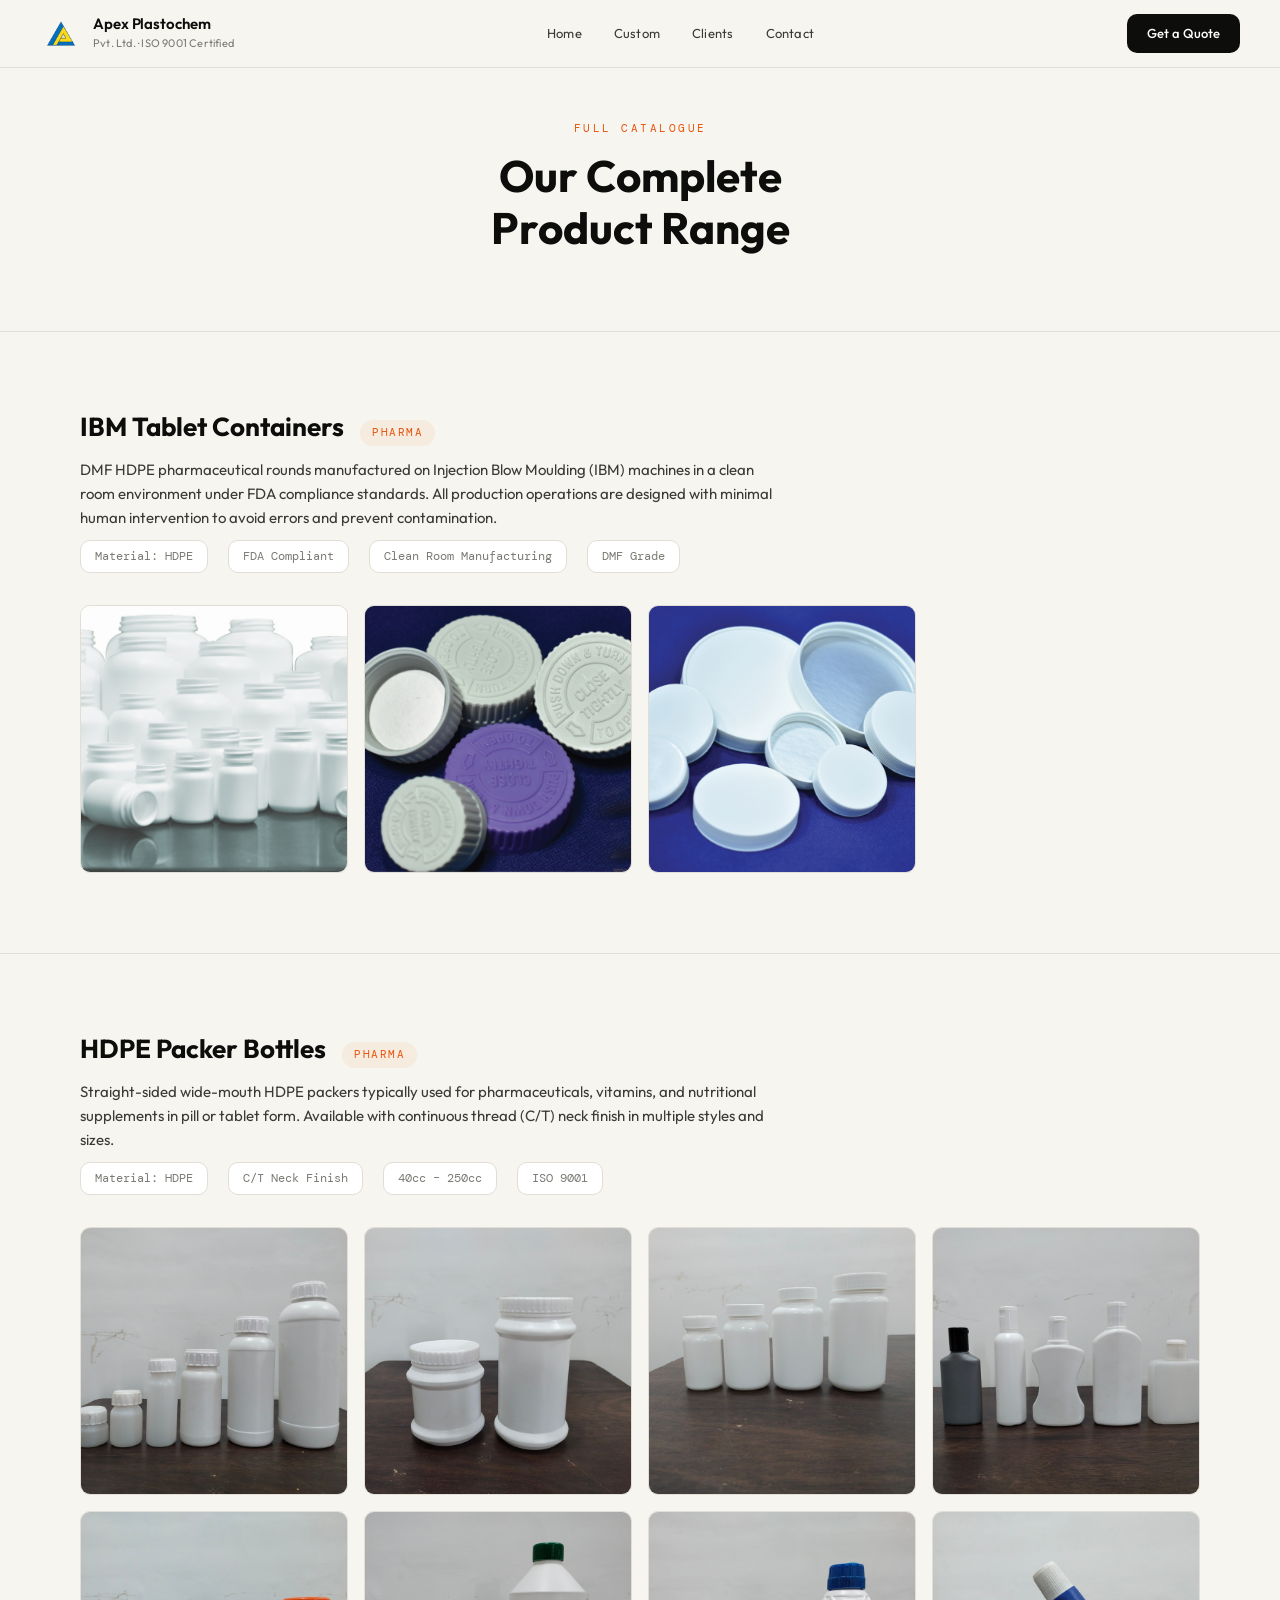
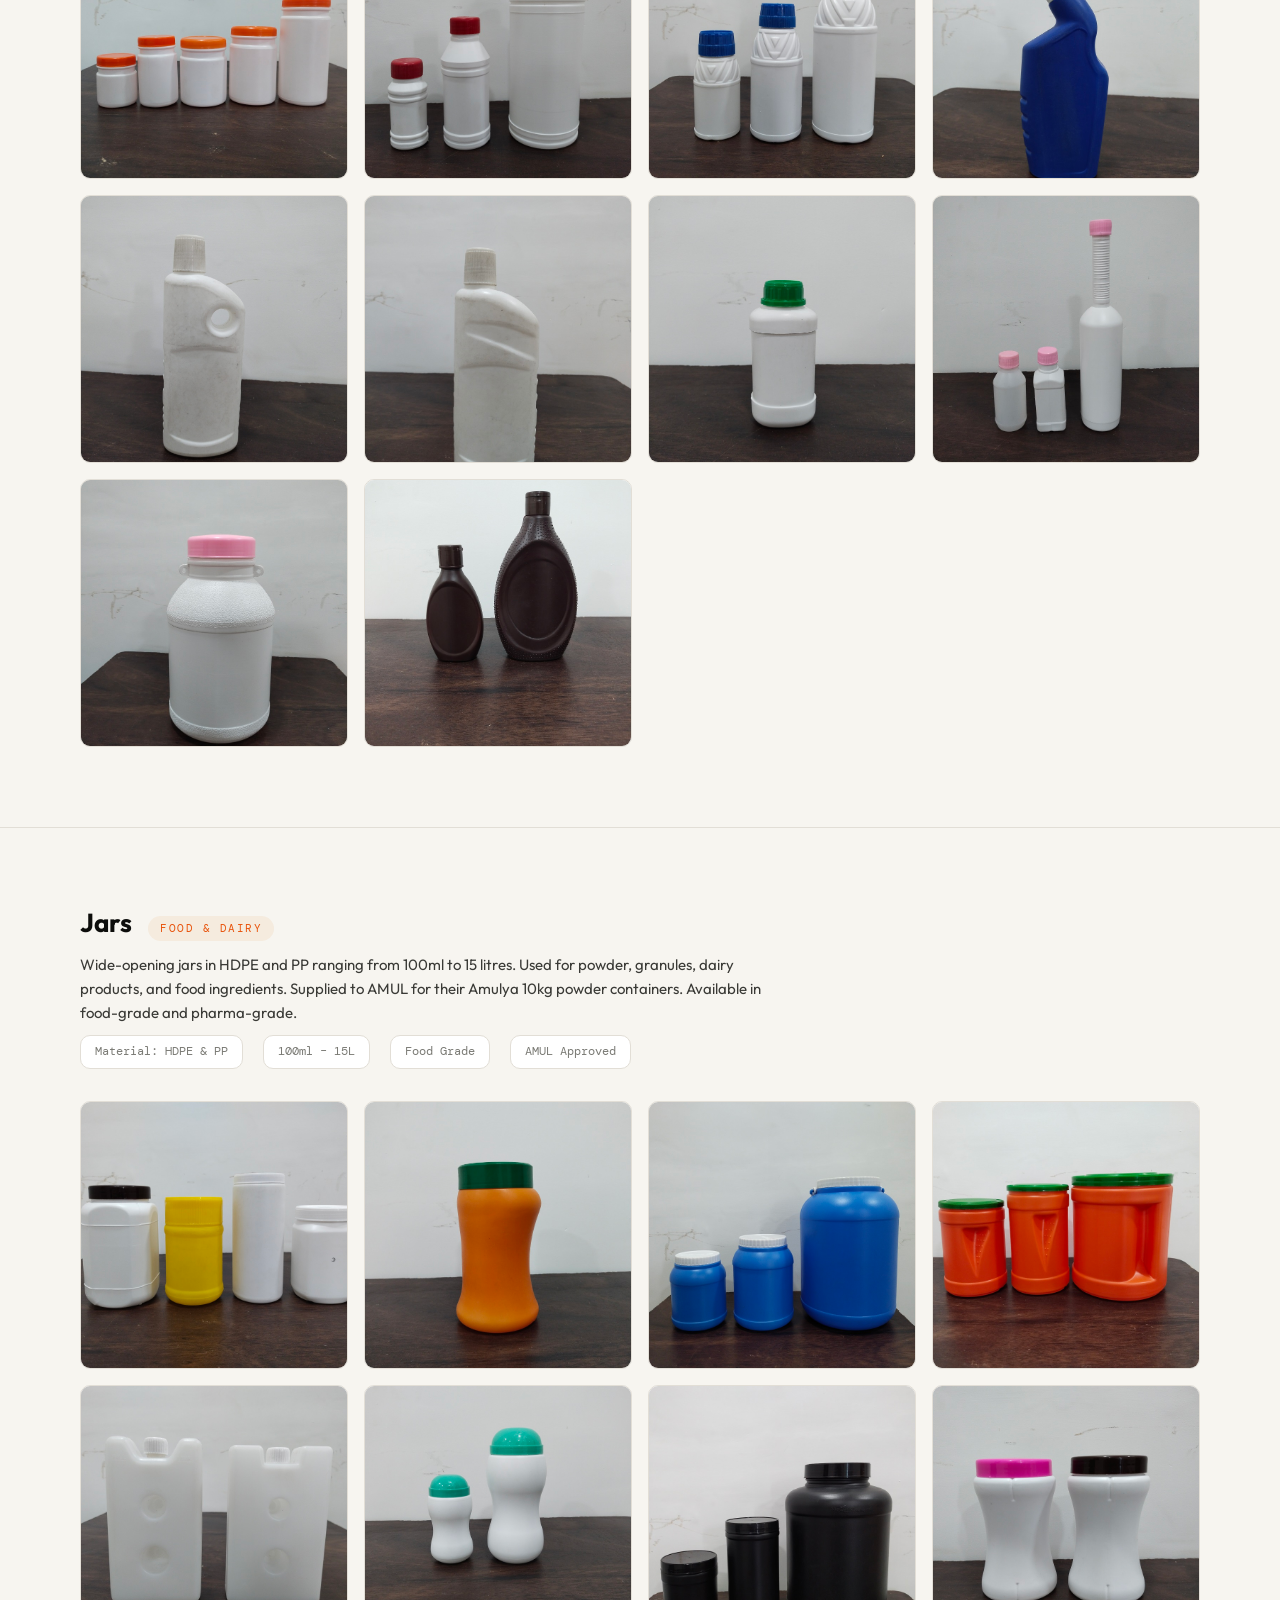
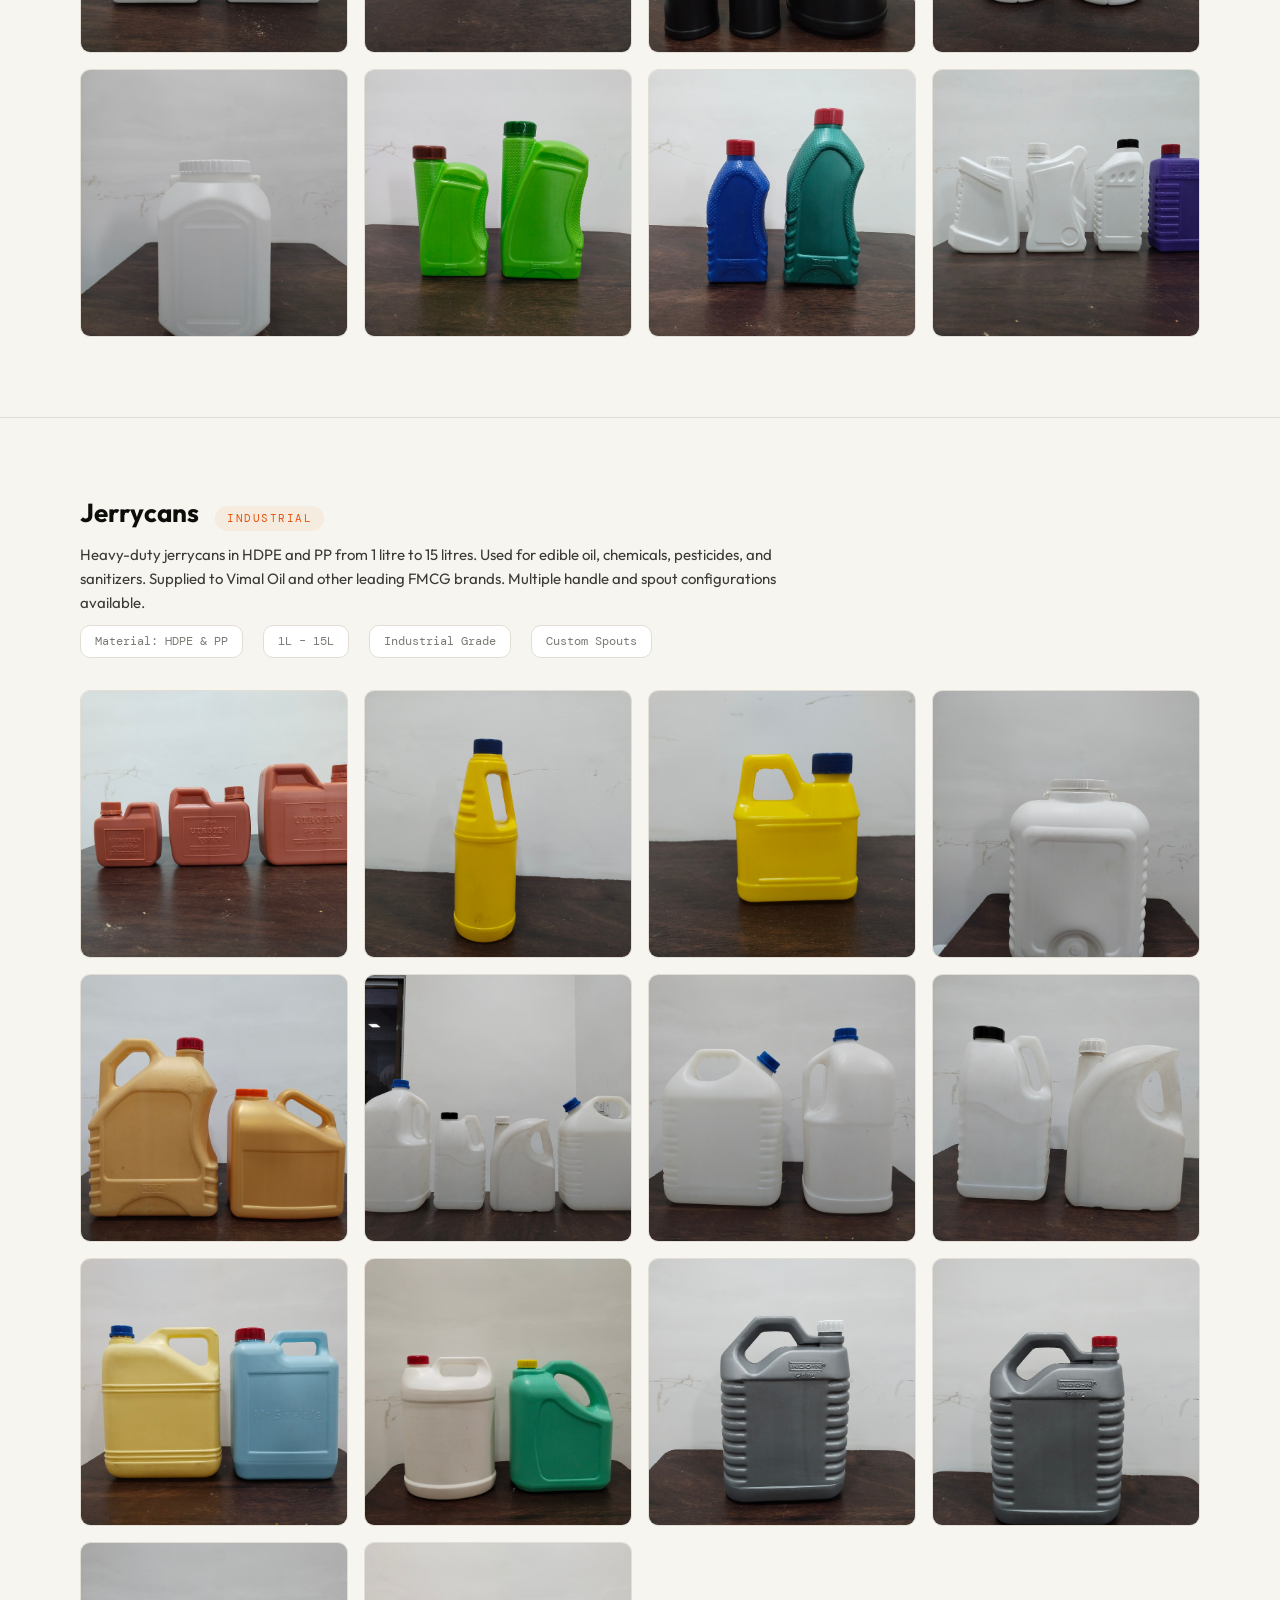
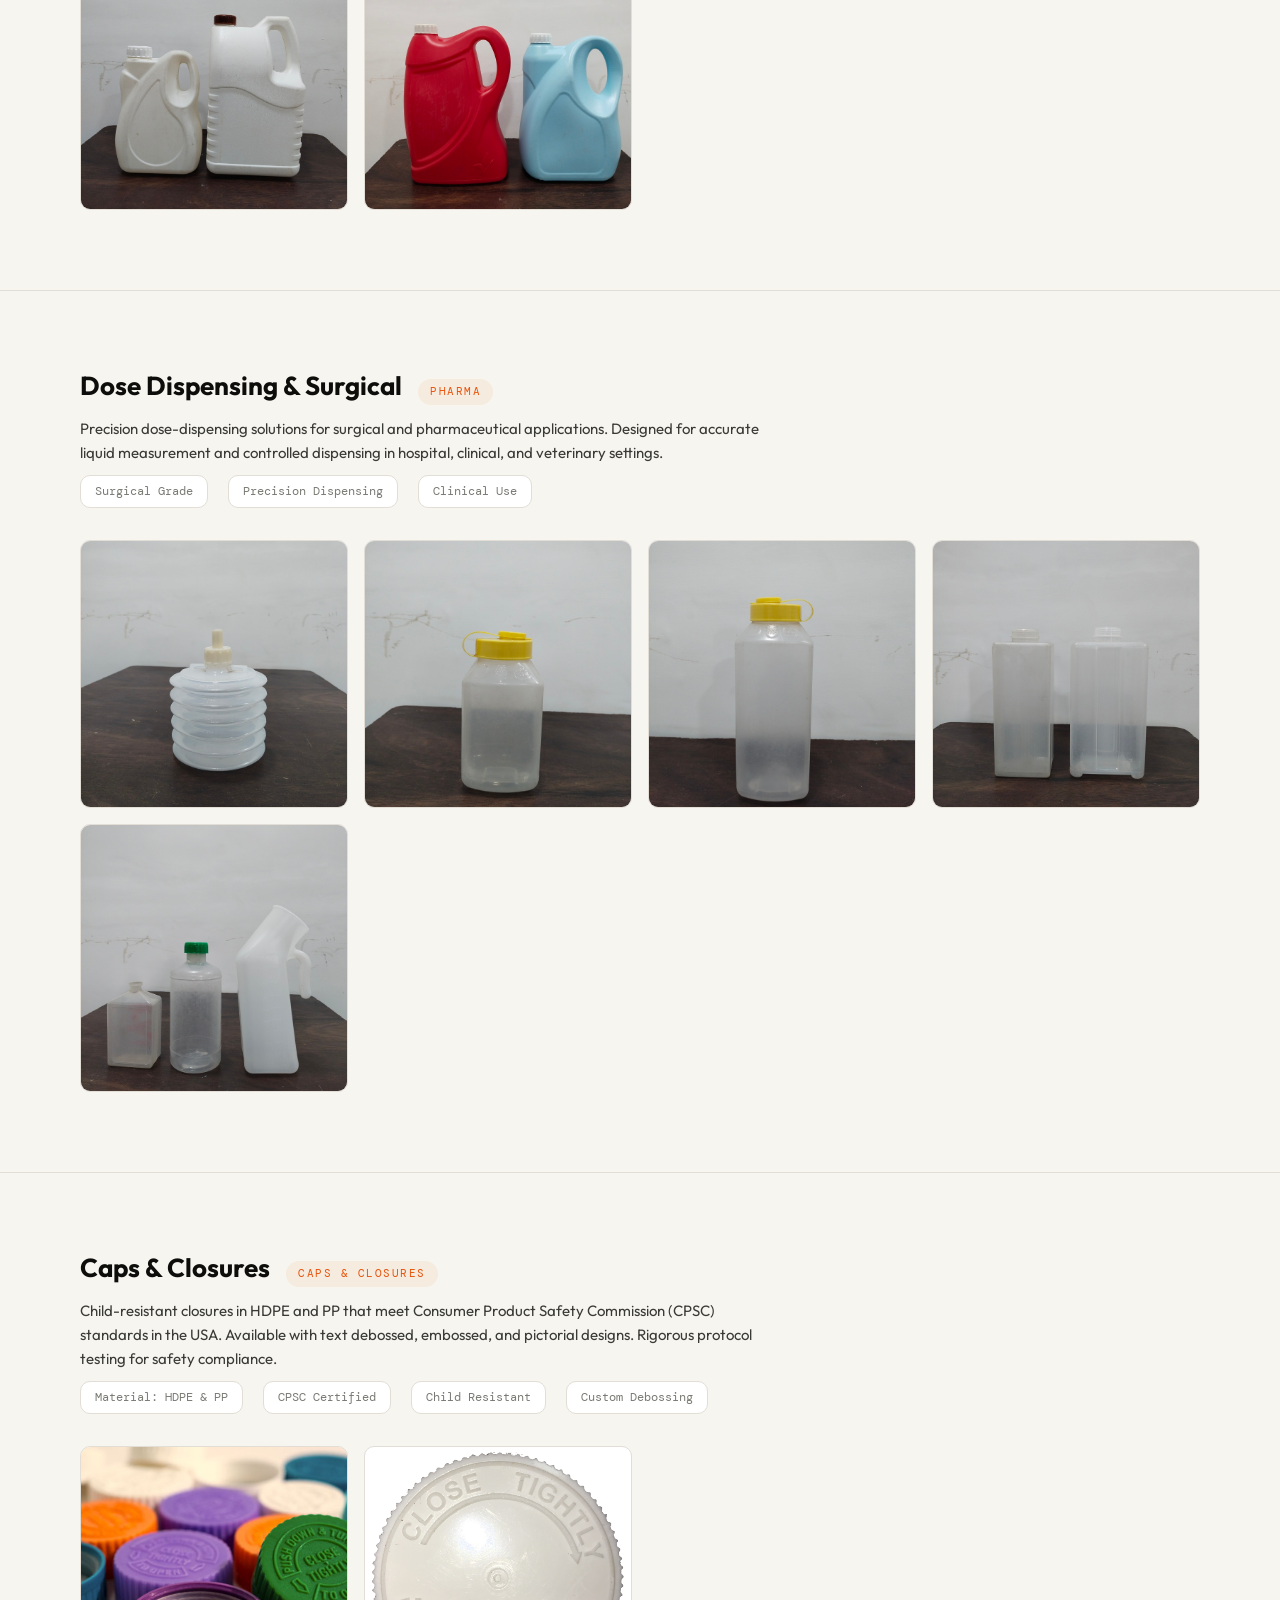
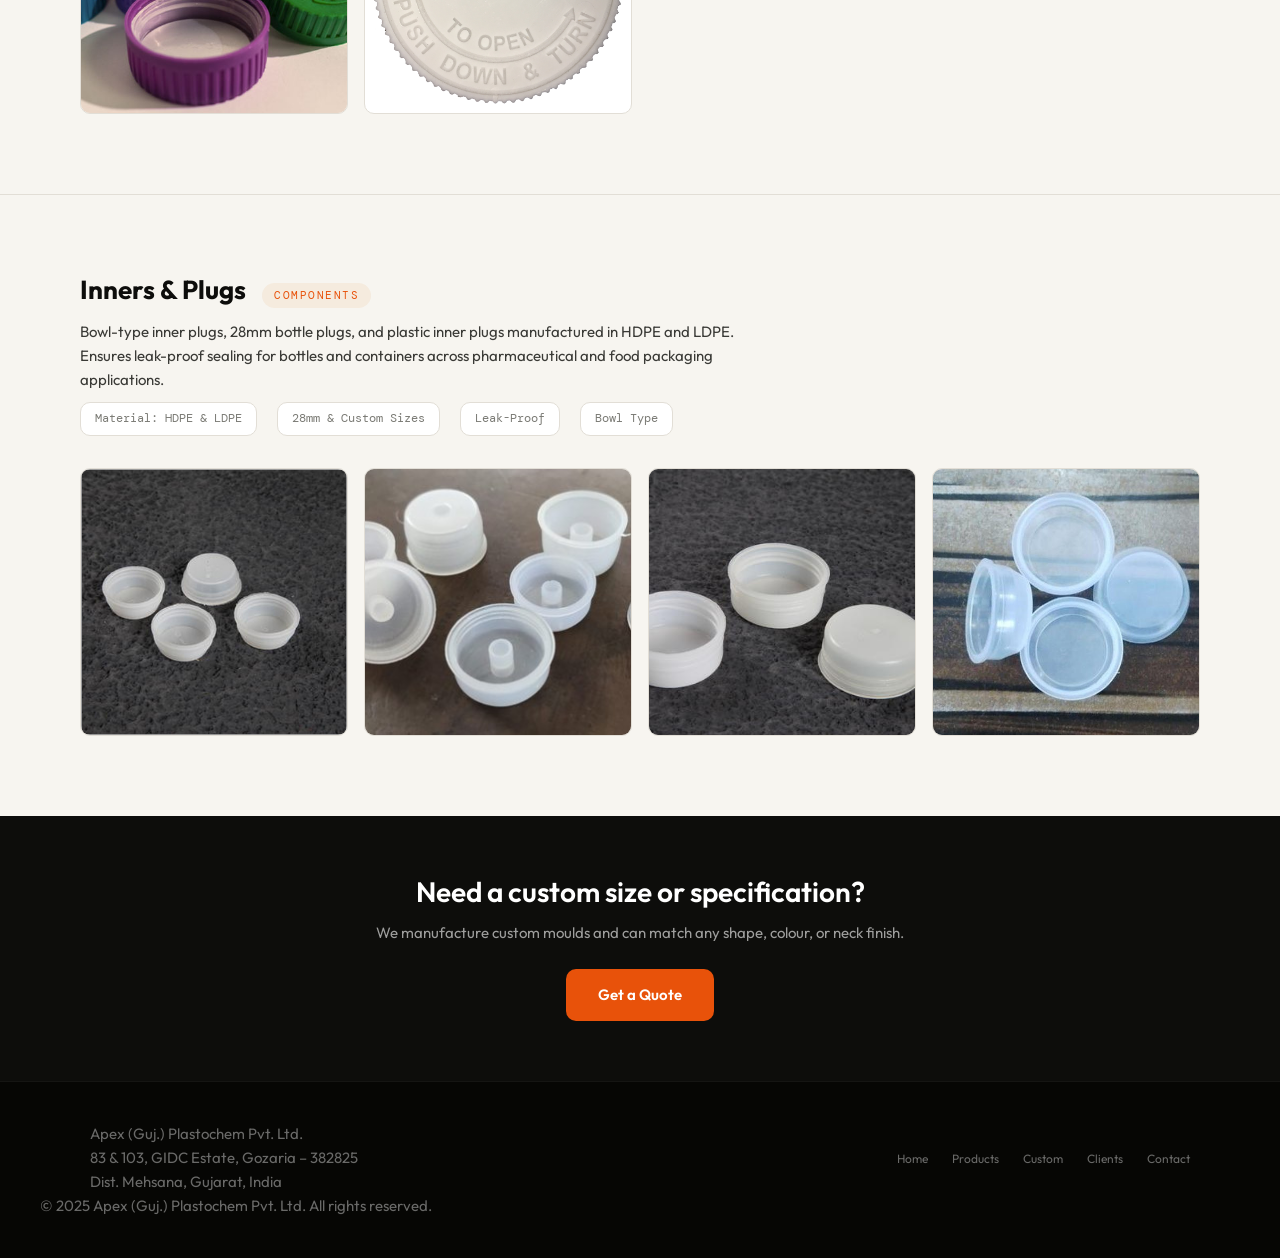
==== products/index.html @ db015215 "Add favicon and web manifest for browser tab icon Co-Authored-By: Claude Opus 4.6 <noreply@anthropic" ====
<!DOCTYPE html>
<html lang="en">
  <head>
    <meta charset="UTF-8" />
    <meta name="viewport" content="width=device-width, initial-scale=1.0" />
    <title>
      Products — Apex Plastochem | HDPE Bottles, Jars, Jerrycans, Caps
    </title>
    <meta
      name="description"
      content="Complete product catalogue — IBM tablet containers, HDPE packer bottles, jars (100ml–15L), jerrycans (1L–15L), dose dispensing, caps & closures, inners & plugs. ISO 9001 certified."
    />
    <!-- Favicon -->
    <link rel="icon" href="/favicon.ico" sizes="any" />
    <link rel="icon" href="/icon-192.png" type="image/png" />
    <link rel="apple-touch-icon" href="/apple-touch-icon.png" />
    <link rel="manifest" href="/site.webmanifest" />
    <meta name="theme-color" content="#2b6cb5" />

    <link rel="preconnect" href="https://fonts.googleapis.com" />
    <link
      href="https://fonts.googleapis.com/css2?family=Outfit:wght@400;500;600;700&family=DM+Mono:wght@400;500&display=swap"
      rel="stylesheet"
    />
    <link rel="stylesheet" href="../css/base.css" />
    <link rel="stylesheet" href="../css/nav.css" />
    <link rel="stylesheet" href="../css/footer.css" />
    <style>
      /* ── Products Page ─────────────────────────────────── */
      .page-hero {
        padding: 120px 40px 60px;
        text-align: center;
        background: var(--paper);
        border-bottom: 0.5px solid var(--border);
      }
      .page-hero .section-label {
        font-family: "DM Mono", monospace;
        font-size: 11px;
        text-transform: uppercase;
        letter-spacing: 2.5px;
        color: var(--accent);
        margin-bottom: 12px;
      }
      .page-hero h1 {
        font-family: "Outfit", sans-serif;
        font-size: clamp(28px, 4vw, 44px);
        font-weight: 700;
        color: var(--ink);
        line-height: 1.2;
        margin-bottom: 16px;
      }
      .page-hero p {
        font-size: 16px;
        color: var(--ink2);
        max-width: 600px;
        margin: 0 auto;
        line-height: 1.6;
      }

      .product-section {
        padding: 80px 40px;
        max-width: 1200px;
        margin: 0 auto;
      }
      .product-section:nth-child(even) {
        background: var(--paper);
      }
      .product-section-header {
        display: flex;
        align-items: baseline;
        gap: 16px;
        margin-bottom: 12px;
        flex-wrap: wrap;
      }
      .product-section h2 {
        font-family: "Outfit", sans-serif;
        font-size: 26px;
        font-weight: 700;
        color: var(--ink);
      }
      .product-section .cat-badge {
        font-family: "DM Mono", monospace;
        font-size: 11px;
        text-transform: uppercase;
        letter-spacing: 1.5px;
        color: var(--accent);
        background: rgba(218, 119, 13, 0.08);
        padding: 4px 12px;
        border-radius: 20px;
      }
      .product-section .section-desc {
        font-size: 15px;
        color: var(--ink2);
        line-height: 1.6;
        max-width: 700px;
        margin-bottom: 10px;
      }
      .product-section .spec-list {
        display: flex;
        gap: 20px;
        flex-wrap: wrap;
        margin-bottom: 32px;
      }
      .product-section .spec-item {
        font-family: "DM Mono", monospace;
        font-size: 12px;
        color: var(--ink3);
        background: var(--white);
        border: 0.5px solid var(--border);
        padding: 6px 14px;
        border-radius: var(--r);
      }

      .product-gallery {
        display: grid;
        grid-template-columns: repeat(auto-fill, minmax(220px, 1fr));
        gap: 16px;
      }
      .product-gallery img {
        width: 100%;
        aspect-ratio: 1;
        object-fit: cover;
        border-radius: var(--r);
        border: 0.5px solid var(--border);
        background: var(--white);
        transition: transform 0.3s, box-shadow 0.3s;
        cursor: pointer;
      }
      .product-gallery img:hover {
        transform: scale(1.03);
        box-shadow: 0 8px 30px rgba(0, 0, 0, 0.1);
      }

      /* Lightbox */
      .lightbox {
        display: none;
        position: fixed;
        inset: 0;
        z-index: 999;
        background: rgba(0, 0, 0, 0.85);
        align-items: center;
        justify-content: center;
        cursor: pointer;
      }
      .lightbox.active {
        display: flex;
      }
      .lightbox img {
        max-width: 90vw;
        max-height: 90vh;
        object-fit: contain;
        border-radius: 8px;
      }
      .lightbox-close {
        position: absolute;
        top: 20px;
        right: 30px;
        font-size: 36px;
        color: #fff;
        cursor: pointer;
        font-family: "Outfit", sans-serif;
        font-weight: 300;
      }

      .back-link {
        display: inline-flex;
        align-items: center;
        gap: 6px;
        font-size: 13px;
        color: var(--accent);
        text-decoration: none;
        margin-bottom: 20px;
        font-weight: 500;
      }
      .back-link:hover {
        text-decoration: underline;
      }

      /* Divider */
      .section-divider {
        border: none;
        border-top: 0.5px solid var(--border);
        margin: 0;
      }

      @media (max-width: 600px) {
        .product-section {
          padding: 48px 20px;
        }
        .product-gallery {
          grid-template-columns: repeat(2, 1fr);
          gap: 10px;
        }
        .page-hero {
          padding: 100px 20px 40px;
        }
      }
    </style>
  </head>
  <body>
    <!-- ── NAVIGATION ─────────────────────────────────────── -->
    <nav>
      <a href="/" class="nav-logo">
        <img
          src="../logos/logo-transparent.png"
          alt="Apex Plastochem"
          class="nav-logo-img"
        />
        <div>
          <span class="nav-logo-text">Apex Plastochem</span>
          <span class="nav-logo-sub">Pvt. Ltd. · ISO 9001 Certified</span>
        </div>
      </a>
      <div class="nav-links">
        <a href="/">Home</a>
        <a href="/#custom">Custom</a>
        <a href="/#clients">Clients</a>
        <a href="/#contact">Contact</a>
      </div>
      <a href="/#contact" class="nav-cta">Get a Quote</a>
    </nav>

    <!-- ── HERO ──────────────────────────────────────────── -->
    <div class="page-hero">
      <div class="section-label">Full Catalogue</div>
      <h1>Our Complete<br />Product Range</h1>
    </div>

    <!-- ── IBM TABLET CONTAINERS ─────────────────────────── -->
    <div class="product-section">
      <div class="product-section-header">
        <h2>IBM Tablet Containers</h2>
        <span class="cat-badge">Pharma</span>
      </div>
      <p class="section-desc">
        DMF HDPE pharmaceutical rounds manufactured on Injection Blow Moulding
        (IBM) machines in a clean room environment under FDA compliance
        standards. All production operations are designed with minimal human
        intervention to avoid errors and prevent contamination.
      </p>
      <div class="spec-list">
        <span class="spec-item">Material: HDPE</span>
        <span class="spec-item">FDA Compliant</span>
        <span class="spec-item">Clean Room Manufacturing</span>
        <span class="spec-item">DMF Grade</span>
      </div>
      <div class="product-gallery">
        <img
          src="../images/ibm/ibm-bottle.jpg"
          alt="IBM HDPE Tablet Container"
          loading="lazy"
        />
        <img
          src="../images/ibm/child-resistant.jpg"
          alt="Child Resistant Closure on IBM Container"
          loading="lazy"
        />
        <img
          src="../images/ibm/ct-closure.jpg"
          alt="CT Closure IBM Bottle"
          loading="lazy"
        />
      </div>
    </div>

    <hr class="section-divider" />

    <!-- ── HDPE PACKER BOTTLES ───────────────────────────── -->
    <div class="product-section">
      <div class="product-section-header">
        <h2>HDPE Packer Bottles</h2>
        <span class="cat-badge">Pharma</span>
      </div>
      <p class="section-desc">
        Straight-sided wide-mouth HDPE packers typically used for
        pharmaceuticals, vitamins, and nutritional supplements in pill or tablet
        form. Available with continuous thread (C/T) neck finish in multiple
        styles and sizes.
      </p>
      <div class="spec-list">
        <span class="spec-item">Material: HDPE</span>
        <span class="spec-item">C/T Neck Finish</span>
        <span class="spec-item">40cc – 250cc</span>
        <span class="spec-item">ISO 9001</span>
      </div>
      <div class="product-gallery">
        <img
          src="../images/bottles/bottle-1.jpg"
          alt="HDPE Packer Bottle"
          loading="lazy"
        />
        <img
          src="../images/bottles/bottle-2.jpg"
          alt="HDPE Packer Bottle"
          loading="lazy"
        />
        <img
          src="../images/bottles/bottle-3.jpg"
          alt="HDPE Packer Bottle"
          loading="lazy"
        />
        <img
          src="../images/bottles/bottle-4.jpg"
          alt="HDPE Packer Bottle"
          loading="lazy"
        />
        <img
          src="../images/bottles/bottle-5.jpg"
          alt="HDPE Packer Bottle"
          loading="lazy"
        />
        <img
          src="../images/bottles/bottle-6.jpg"
          alt="HDPE Packer Bottle"
          loading="lazy"
        />
        <img
          src="../images/bottles/bottle-7.jpg"
          alt="HDPE Packer Bottle"
          loading="lazy"
        />
        <img
          src="../images/bottles/bottle-8.jpg"
          alt="HDPE Packer Bottle"
          loading="lazy"
        />
        <img
          src="../images/bottles/bottle-9.jpg"
          alt="HDPE Packer Bottle"
          loading="lazy"
        />
        <img
          src="../images/bottles/bottle-10.jpg"
          alt="HDPE Packer Bottle"
          loading="lazy"
        />
        <img
          src="../images/bottles/bottle-11.jpg"
          alt="HDPE Packer Bottle"
          loading="lazy"
        />
        <img
          src="../images/bottles/bottle-12.jpg"
          alt="HDPE Packer Bottle"
          loading="lazy"
        />
        <img
          src="../images/bottles/bottle-13.jpg"
          alt="HDPE Packer Bottle"
          loading="lazy"
        />
        <img
          src="../images/bottles/bottle-14.jpg"
          alt="HDPE Packer Bottle"
          loading="lazy"
        />
      </div>
    </div>

    <hr class="section-divider" />

    <!-- ── JARS ──────────────────────────────────────────── -->
    <div class="product-section">
      <div class="product-section-header">
        <h2>Jars</h2>
        <span class="cat-badge">Food &amp; Dairy</span>
      </div>
      <p class="section-desc">
        Wide-opening jars in HDPE and PP ranging from 100ml to 15 litres. Used
        for powder, granules, dairy products, and food ingredients. Supplied to
        AMUL for their Amulya 10kg powder containers. Available in food-grade
        and pharma-grade.
      </p>
      <div class="spec-list">
        <span class="spec-item">Material: HDPE &amp; PP</span>
        <span class="spec-item">100ml – 15L</span>
        <span class="spec-item">Food Grade</span>
        <span class="spec-item">AMUL Approved</span>
      </div>
      <div class="product-gallery">
        <img src="../images/jars/jar-1.jpg" alt="HDPE Jar" loading="lazy" />
        <img src="../images/jars/jar-2.jpg" alt="HDPE Jar" loading="lazy" />
        <img src="../images/jars/jar-3.jpg" alt="PP Jar" loading="lazy" />
        <img src="../images/jars/jar-4.jpg" alt="HDPE Jar" loading="lazy" />
        <img src="../images/jars/jar-5.jpg" alt="HDPE Jar" loading="lazy" />
        <img src="../images/jars/jar-6.jpg" alt="PP Jar" loading="lazy" />
        <img src="../images/jars/jar-7.jpg" alt="HDPE Jar" loading="lazy" />
        <img src="../images/jars/jar-8.jpg" alt="HDPE Jar" loading="lazy" />
        <img src="../images/jars/jar-9.jpg" alt="PP Jar" loading="lazy" />
        <img src="../images/jars/jar-10.jpg" alt="HDPE Jar" loading="lazy" />
        <img src="../images/jars/jar-11.jpg" alt="HDPE Jar" loading="lazy" />
        <img src="../images/jars/jar-12.jpg" alt="PP Jar" loading="lazy" />
      </div>
    </div>

    <hr class="section-divider" />

    <!-- ── JERRYCANS ─────────────────────────────────────── -->
    <div class="product-section">
      <div class="product-section-header">
        <h2>Jerrycans</h2>
        <span class="cat-badge">Industrial</span>
      </div>
      <p class="section-desc">
        Heavy-duty jerrycans in HDPE and PP from 1 litre to 15 litres. Used for
        edible oil, chemicals, pesticides, and sanitizers. Supplied to Vimal Oil
        and other leading FMCG brands. Multiple handle and spout configurations
        available.
      </p>
      <div class="spec-list">
        <span class="spec-item">Material: HDPE &amp; PP</span>
        <span class="spec-item">1L – 15L</span>
        <span class="spec-item">Industrial Grade</span>
        <span class="spec-item">Custom Spouts</span>
      </div>
      <div class="product-gallery">
        <img
          src="../images/jerrycans/jerrycan-1.jpg"
          alt="HDPE Jerrycan"
          loading="lazy"
        />
        <img
          src="../images/jerrycans/jerrycan-2.jpg"
          alt="HDPE Jerrycan"
          loading="lazy"
        />
        <img
          src="../images/jerrycans/jerrycan-3.jpg"
          alt="HDPE Jerrycan"
          loading="lazy"
        />
        <img
          src="../images/jerrycans/jerrycan-4.jpg"
          alt="HDPE Jerrycan"
          loading="lazy"
        />
        <img
          src="../images/jerrycans/jerrycan-5.jpg"
          alt="HDPE Jerrycan"
          loading="lazy"
        />
        <img
          src="../images/jerrycans/jerrycan-6.jpg"
          alt="HDPE Jerrycan"
          loading="lazy"
        />
        <img
          src="../images/jerrycans/jerrycan-7.jpg"
          alt="PP Jerrycan"
          loading="lazy"
        />
        <img
          src="../images/jerrycans/jerrycan-8.jpg"
          alt="HDPE Jerrycan"
          loading="lazy"
        />
        <img
          src="../images/jerrycans/jerrycan-9.jpg"
          alt="HDPE Jerrycan"
          loading="lazy"
        />
        <img
          src="../images/jerrycans/jerrycan-10.jpg"
          alt="HDPE Jerrycan"
          loading="lazy"
        />
        <img
          src="../images/jerrycans/jerrycan-11.jpg"
          alt="HDPE Jerrycan"
          loading="lazy"
        />
        <img
          src="../images/jerrycans/jerrycan-12.jpg"
          alt="PP Jerrycan"
          loading="lazy"
        />
        <img
          src="../images/jerrycans/jerrycan-13.jpg"
          alt="HDPE Jerrycan"
          loading="lazy"
        />
        <img
          src="../images/jerrycans/jerrycan-14.jpg"
          alt="HDPE Jerrycan"
          loading="lazy"
        />
      </div>
    </div>

    <hr class="section-divider" />

    <!-- ── DOSE DISPENSING ───────────────────────────────── -->
    <div class="product-section">
      <div class="product-section-header">
        <h2>Dose Dispensing &amp; Surgical</h2>
        <span class="cat-badge">Pharma</span>
      </div>
      <p class="section-desc">
        Precision dose-dispensing solutions for surgical and pharmaceutical
        applications. Designed for accurate liquid measurement and controlled
        dispensing in hospital, clinical, and veterinary settings.
      </p>
      <div class="spec-list">
        <span class="spec-item">Surgical Grade</span>
        <span class="spec-item">Precision Dispensing</span>
        <span class="spec-item">Clinical Use</span>
      </div>
      <div class="product-gallery">
        <img
          src="../images/dose-dispensing/dose-1.jpg"
          alt="Dose Dispensing"
          loading="lazy"
        />
        <img
          src="../images/dose-dispensing/dose-2.jpg"
          alt="Dose Dispensing"
          loading="lazy"
        />
        <img
          src="../images/dose-dispensing/dose-3.jpg"
          alt="Dose Dispensing"
          loading="lazy"
        />
        <img
          src="../images/dose-dispensing/dose-4.jpg"
          alt="Dose Dispensing"
          loading="lazy"
        />
        <img
          src="../images/dose-dispensing/dose-5.jpg"
          alt="Dose Dispensing"
          loading="lazy"
        />
      </div>
    </div>

    <hr class="section-divider" />

    <!-- ── CAPS & CLOSURES ───────────────────────────────── -->
    <div class="product-section">
      <div class="product-section-header">
        <h2>Caps &amp; Closures</h2>
        <span class="cat-badge">Caps &amp; Closures</span>
      </div>
      <p class="section-desc">
        Child-resistant closures in HDPE and PP that meet Consumer Product
        Safety Commission (CPSC) standards in the USA. Available with text
        debossed, embossed, and pictorial designs. Rigorous protocol testing for
        safety compliance.
      </p>
      <div class="spec-list">
        <span class="spec-item">Material: HDPE &amp; PP</span>
        <span class="spec-item">CPSC Certified</span>
        <span class="spec-item">Child Resistant</span>
        <span class="spec-item">Custom Debossing</span>
      </div>
      <div class="product-gallery">
        <img
          src="../images/caps-closures/caps-1.jpg"
          alt="Child Resistant Closure"
          loading="lazy"
        />
        <img
          src="../images/caps-closures/caps-2.png"
          alt="Caps and Closures"
          loading="lazy"
        />
      </div>
    </div>

    <hr class="section-divider" />

    <!-- ── INNERS & PLUGS ────────────────────────────────── -->
    <div class="product-section">
      <div class="product-section-header">
        <h2>Inners &amp; Plugs</h2>
        <span class="cat-badge">Components</span>
      </div>
      <p class="section-desc">
        Bowl-type inner plugs, 28mm bottle plugs, and plastic inner plugs
        manufactured in HDPE and LDPE. Ensures leak-proof sealing for bottles
        and containers across pharmaceutical and food packaging applications.
      </p>
      <div class="spec-list">
        <span class="spec-item">Material: HDPE &amp; LDPE</span>
        <span class="spec-item">28mm &amp; Custom Sizes</span>
        <span class="spec-item">Leak-Proof</span>
        <span class="spec-item">Bowl Type</span>
      </div>
      <div class="product-gallery">
        <img
          src="../images/inners-plugs/plug-1.jpg"
          alt="Bowl Type Inner Plug"
          loading="lazy"
        />
        <img
          src="../images/inners-plugs/plug-2.jpg"
          alt="28mm Bottle Plug Inner"
          loading="lazy"
        />
        <img
          src="../images/inners-plugs/plug-3.jpg"
          alt="Plastic Inner Plug"
          loading="lazy"
        />
        <img
          src="../images/inners-plugs/plug-4.jpg"
          alt="Inner Plug"
          loading="lazy"
        />
      </div>
    </div>

    <!-- ── CTA ───────────────────────────────────────────── -->
    <div style="text-align: center; padding: 60px 40px; background: var(--ink)">
      <h2
        style="
          font-family: 'Outfit', sans-serif;
          font-size: 28px;
          color: #fff;
          margin-bottom: 12px;
        "
      >
        Need a custom size or specification?
      </h2>
      <p
        style="
          color: rgba(255, 255, 255, 0.6);
          margin-bottom: 24px;
          font-size: 15px;
        "
      >
        We manufacture custom moulds and can match any shape, colour, or neck
        finish.
      </p>
      <a
        href="/#contact"
        style="
          display: inline-block;
          padding: 14px 32px;
          background: var(--accent);
          color: #fff;
          border-radius: var(--r);
          text-decoration: none;
          font-family: 'Outfit', sans-serif;
          font-weight: 600;
          font-size: 15px;
        "
      >
        Get a Quote
      </a>
    </div>

    <!-- ── FOOTER ────────────────────────────────────────── -->
    <footer>
      <div class="footer-inner">
        <div class="footer-brand">
          <div class="footer-name">Apex (Guj.) Plastochem Pvt. Ltd.</div>
          <div class="footer-addr">
            83 &amp; 103, GIDC Estate, Gozaria – 382825<br />Dist. Mehsana,
            Gujarat, India
          </div>
        </div>
        <div class="footer-links">
          <a href="/">Home</a>
          <a href="/#products">Products</a>
          <a href="/#custom">Custom</a>
          <a href="/#clients">Clients</a>
          <a href="/#contact">Contact</a>
        </div>
      </div>
      <div class="footer-bottom">
        &copy; 2025 Apex (Guj.) Plastochem Pvt. Ltd. All rights reserved.
      </div>
    </footer>

    <!-- Lightbox Script -->
    <div class="lightbox" id="lightbox">
      <span class="lightbox-close">&times;</span>
      <img src="" alt="Product enlarged" />
    </div>
    <script>
      const lightbox = document.getElementById("lightbox");
      const lbImg = lightbox.querySelector("img");
      document.querySelectorAll(".product-gallery img").forEach((img) => {
        img.addEventListener("click", () => {
          lbImg.src = img.src;
          lbImg.alt = img.alt;
          lightbox.classList.add("active");
        });
      });
      lightbox.addEventListener("click", () =>
        lightbox.classList.remove("active")
      );
    </script>

    <!-- Nav Shadow -->
    <script>
      const navEl = document.querySelector("nav");
      window.addEventListener("scroll", () => {
        navEl.style.boxShadow =
          window.scrollY > 20 ? "0 1px 20px rgba(0,0,0,0.08)" : "none";
      });
    </script>
  </body>
</html>
---- css/base.css ----
/* ============================================================
   base.css — Design tokens, resets, global typography
   Edit colours and fonts here to change the whole site theme
   ============================================================ */

/* ── Design Tokens ───────────────────────────────────────── */
:root {
  /* Colours */
  --ink:     #0D0D0B;   /* Main text / dark backgrounds */
  --ink2:    #3A3A36;   /* Body text */
  --ink3:    #7A7A74;   /* Muted / labels */
  --paper:   #F7F5F0;   /* Page background */
  --white:   #FFFFFF;
  --accent:  #E8520A;   /* Orange — primary CTA colour */
  --accent2: #1A5FA8;   /* Blue — logo / links */
  --gold:    #C4922A;   /* Gold accent — custom section */
  --border:  #E2DED6;   /* Light borders */
  --border2: #C8C4BA;   /* Medium borders */

  /* Border radius */
  --r:  10px;
  --rl: 16px;
}

/* ── Reset ───────────────────────────────────────────────── */
*, *::before, *::after {
  margin: 0;
  padding: 0;
  box-sizing: border-box;
}

html {
  scroll-behavior: smooth;
}

/* ── Base Typography ─────────────────────────────────────── */
body {
  font-family: 'Outfit', sans-serif;
  background: var(--paper);
  color: var(--ink);
  overflow-x: hidden;
  font-size: 15px;
  line-height: 1.6;
  font-weight: 400;
}

h1, h2, h3, h4, h5, h6 {
  font-family: 'Outfit', sans-serif;
  font-weight: 600;
  color: var(--ink);
  line-height: 1.15;
}

p {
  font-size: 15px;
  line-height: 1.7;
  color: var(--ink2);
  font-weight: 400;
}

a {
  text-decoration: none;
}

/* ── Shared Button Styles ────────────────────────────────── */
.btn-primary {
  padding: 13px 28px;
  background: var(--ink);
  color: #fff;
  border-radius: var(--r);
  font-size: 14px;
  font-weight: 500;
  text-decoration: none;
  transition: all 0.2s;
  letter-spacing: 0.2px;
  display: inline-block;
}
.btn-primary:hover {
  background: var(--accent);
  transform: translateY(-2px);
}

.btn-secondary {
  padding: 13px 28px;
  border: 1px solid var(--border2);
  background: transparent;
  color: var(--ink);
  border-radius: var(--r);
  font-size: 14px;
  font-weight: 400;
  text-decoration: none;
  transition: all 0.2s;
  display: inline-block;
}
.btn-secondary:hover {
  border-color: var(--ink);
  transform: translateY(-2px);
}

/* ── Scroll Reveal Animations ────────────────────────────── */
.reveal {
  opacity: 0;
  transform: translateY(24px);
  transition: opacity 0.6s ease, transform 0.6s ease;
}
.reveal.visible {
  opacity: 1;
  transform: none;
}
.reveal-delay-1 { transition-delay: 0.1s; }
.reveal-delay-2 { transition-delay: 0.2s; }
.reveal-delay-3 { transition-delay: 0.3s; }

/* ── Section Shared Styles ───────────────────────────────── */
section {
  padding: 80px 40px;
}

.section-label {
  font-family: 'DM Mono', monospace;
  font-size: 11px;
  letter-spacing: 2px;
  color: var(--accent);
  text-transform: uppercase;
  margin-bottom: 12px;
}

.section-title {
  font-family: 'Outfit', sans-serif;
  font-size: clamp(24px, 2.8vw, 36px);
  font-weight: 700;
  letter-spacing: -0.4px;
  color: var(--ink);
  line-height: 1.15;
  margin-bottom: 14px;
}

.section-sub {
  font-size: 15px;
  color: var(--ink2);
  line-height: 1.7;
  font-weight: 400;
  max-width: 560px;
}

/* ── Responsive ──────────────────────────────────────────── */
@media (max-width: 900px) {
  section {
    padding: 60px 24px;
  }
}
---- css/nav.css ----
/* ============================================================
   nav.css — Top navigation bar
   ============================================================ */

nav {
  position: fixed;
  top: 0;
  left: 0;
  right: 0;
  z-index: 100;
  padding: 0 40px;
  height: 68px;
  display: flex;
  align-items: center;
  justify-content: space-between;
  background: rgba(247, 245, 240, 0.92);
  backdrop-filter: blur(12px);
  border-bottom: 0.5px solid var(--border);
  transition: box-shadow 0.3s;
}

/* Logo */
.nav-logo {
  display: flex;
  align-items: center;
  gap: 11px;
  text-decoration: none;
}

.nav-logo-img {
  height: 42px;
  width: auto;
  object-fit: contain;
}

.nav-logo-text {
  font-family: 'Outfit', sans-serif;
  font-size: 15px;
  font-weight: 600;
  color: var(--ink);
  letter-spacing: -0.1px;
  line-height: 1.3;
  display: block;
}

.nav-logo-sub {
  font-size: 11px;
  font-weight: 400;
  color: var(--ink3);
  letter-spacing: 0.2px;
  display: block;
  margin-top: 1px;
}

/* Nav links */
.nav-links {
  display: flex;
  align-items: center;
  gap: 32px;
}

.nav-links a {
  font-size: 13px;
  color: var(--ink2);
  text-decoration: none;
  letter-spacing: 0.2px;
  transition: color 0.2s;
}

.nav-links a:hover {
  color: var(--accent);
}

/* CTA button */
.nav-cta {
  padding: 9px 20px;
  background: var(--ink);
  color: #fff;
  border-radius: var(--r);
  font-size: 13px;
  font-weight: 500;
  text-decoration: none;
  transition: background 0.2s, transform 0.15s;
}

.nav-cta:hover {
  background: var(--accent);
  transform: scale(1.02);
}

/* ── Responsive ──────────────────────────────────────────── */
@media (max-width: 900px) {
  nav {
    padding: 0 20px;
  }
  .nav-links {
    display: none; /* Add a hamburger menu here if needed */
  }
}
---- css/footer.css ----
/* ============================================================
   footer.css — Site footer
   ============================================================ */

footer {
  background: #060604;
  color: rgba(255, 255, 255, 0.4);
  padding: 40px;
  border-top: 0.5px solid rgba(255, 255, 255, 0.06);
}

.footer-inner {
  display: flex;
  justify-content: space-between;
  align-items: center;
  flex-wrap: wrap;
  gap: 20px;
  max-width: 1100px;
  margin: 0 auto;
}

.footer-logo {
  font-family: 'Outfit', sans-serif;
  font-size: 15px;
  font-weight: 600;
  color: #fff;
}

.footer-sub {
  font-size: 11px;
  margin-top: 4px;
  color: rgba(255, 255, 255, 0.3);
}

.footer-links {
  display: flex;
  gap: 24px;
}

.footer-links a {
  font-size: 12px;
  color: rgba(255, 255, 255, 0.4);
  text-decoration: none;
  transition: color 0.2s;
}

.footer-links a:hover {
  color: #fff;
}

.footer-copy {
  font-size: 11px;
  letter-spacing: 0.3px;
  color: rgba(255, 255, 255, 0.3);
}

/* ── Responsive ──────────────────────────────────────────── */
@media (max-width: 700px) {
  footer {
    padding: 32px 24px;
  }
  .footer-inner {
    flex-direction: column;
    align-items: flex-start;
    gap: 16px;
  }
}
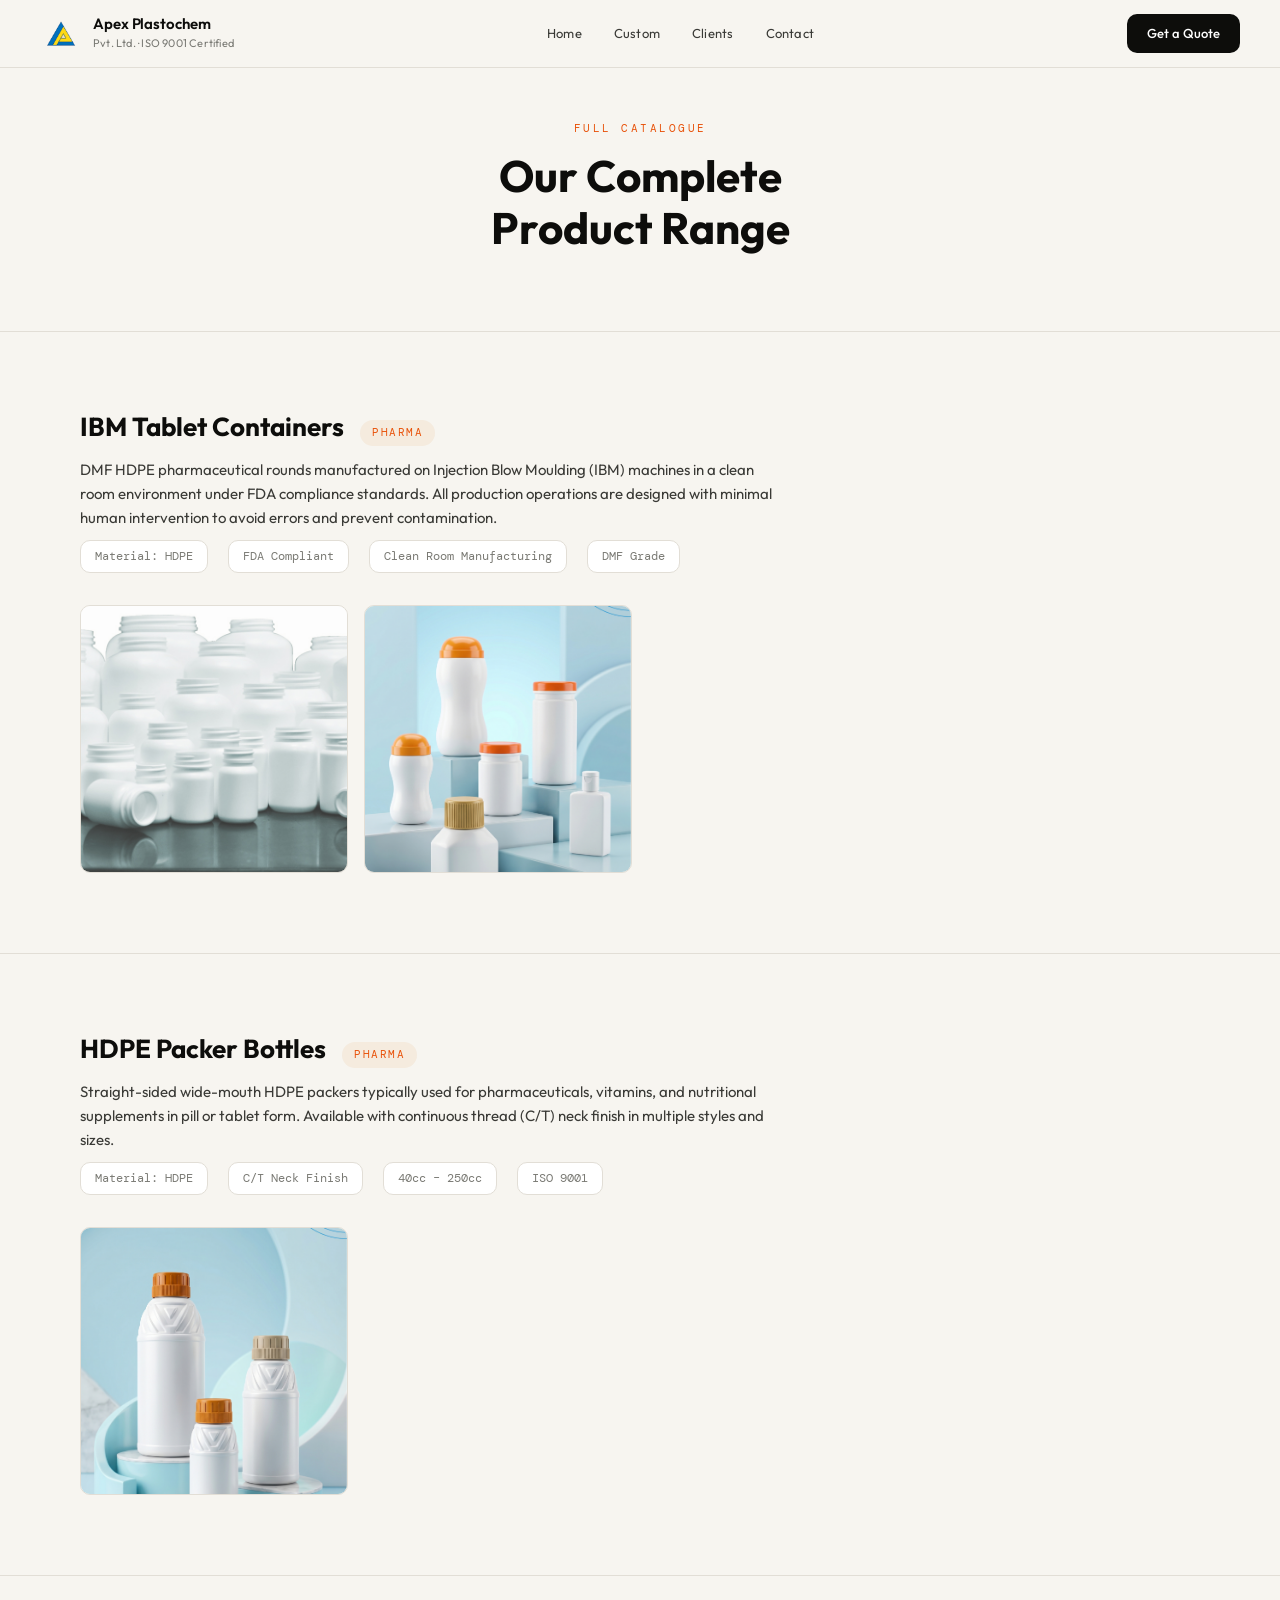
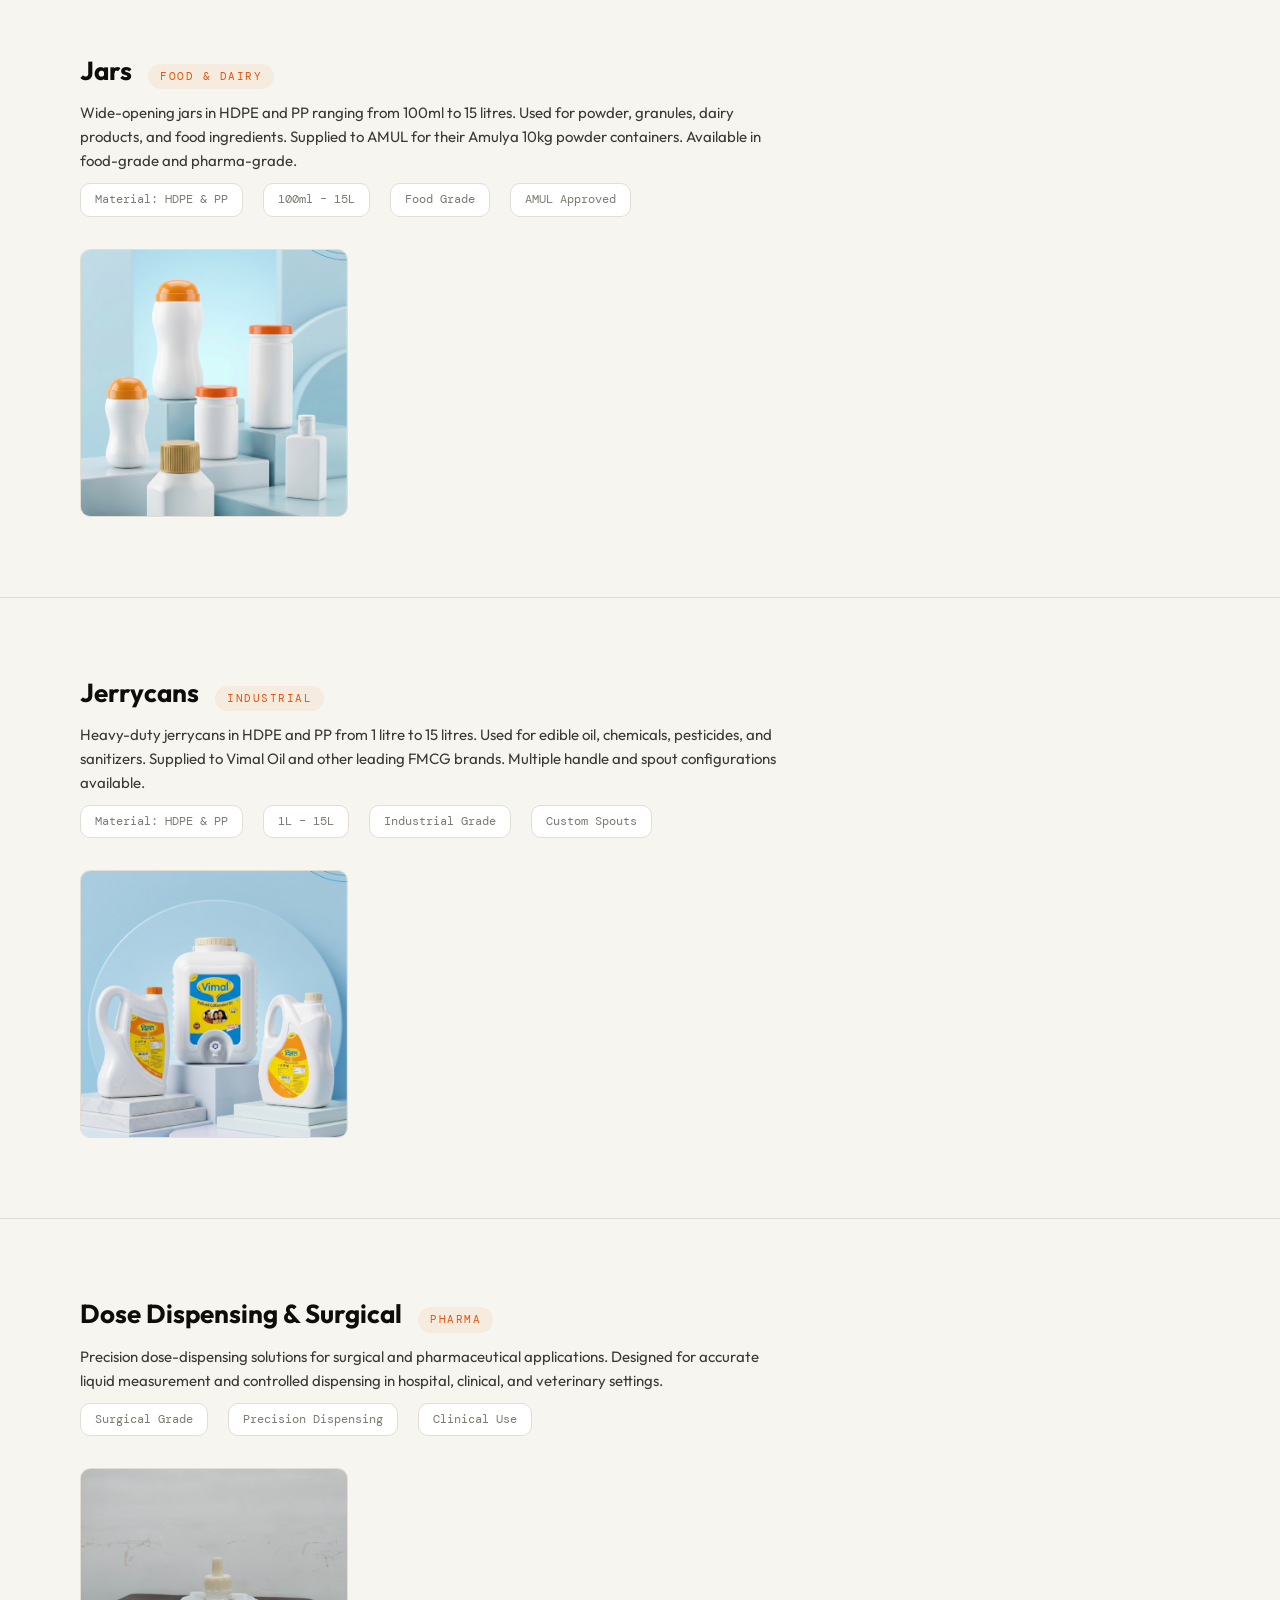
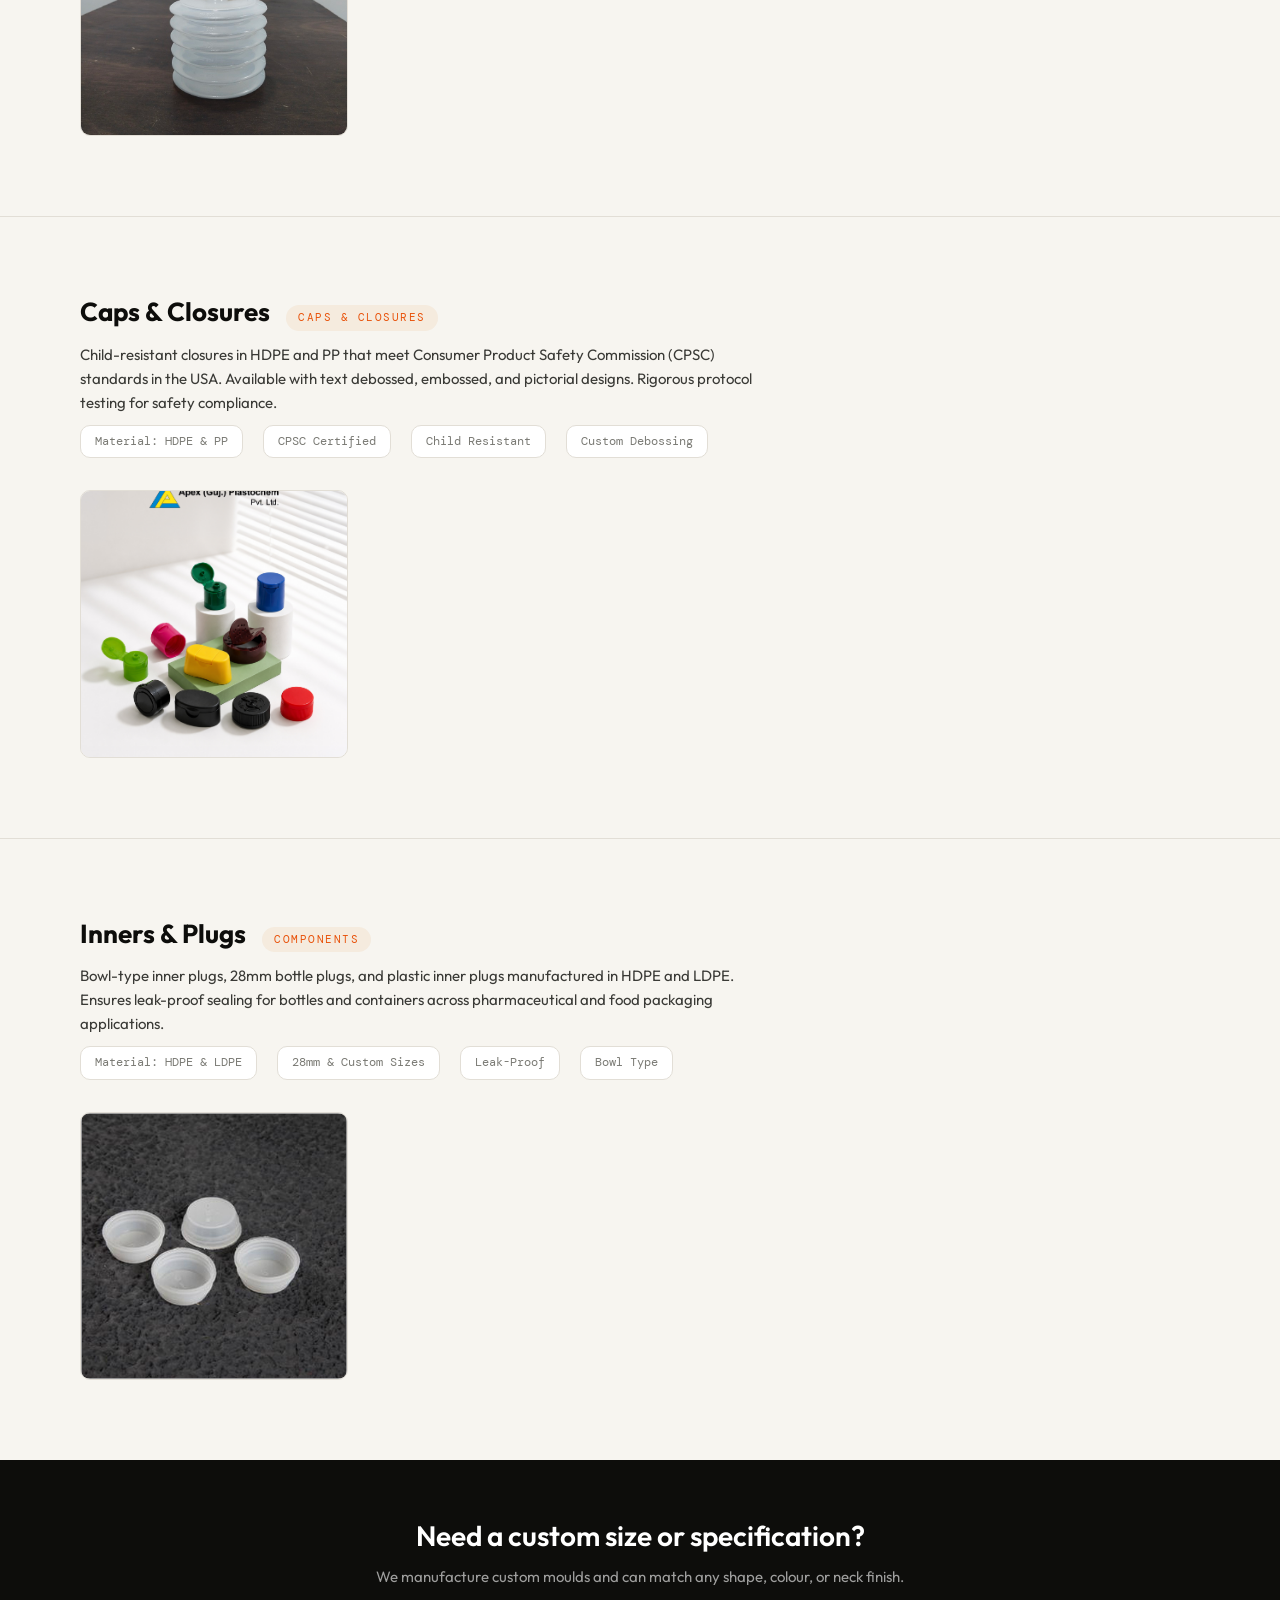
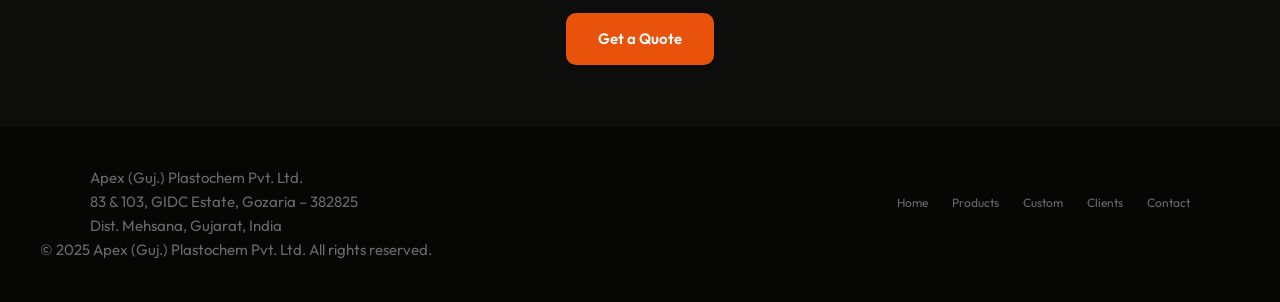
==== commit 352e4997: "Trim product page to professional catalog images only Commented out old website photos with bad back" ====
--- a/products/index.html
+++ b/products/index.html
@@ -251,15 +251,20 @@
           loading="lazy"
         />
         <img
+          src="../images/catalog/apex-1.jpg"
+          alt="Professional HDPE Bottles Range"
+          loading="lazy"
+        />
+        <!-- <img
           src="../images/ibm/child-resistant.jpg"
           alt="Child Resistant Closure on IBM Container"
           loading="lazy"
-        />
-        <img
+        /> -->
+        <!-- <img
           src="../images/ibm/ct-closure.jpg"
           alt="CT Closure IBM Bottle"
           loading="lazy"
-        />
+        /> -->
       </div>
     </div>
 
@@ -285,75 +290,24 @@
       </div>
       <div class="product-gallery">
         <img
-          src="../images/bottles/bottle-1.jpg"
-          alt="HDPE Packer Bottle"
-          loading="lazy"
-        />
-        <img
-          src="../images/bottles/bottle-2.jpg"
-          alt="HDPE Packer Bottle"
-          loading="lazy"
-        />
-        <img
-          src="../images/bottles/bottle-3.jpg"
-          alt="HDPE Packer Bottle"
-          loading="lazy"
-        />
-        <img
-          src="../images/bottles/bottle-4.jpg"
-          alt="HDPE Packer Bottle"
-          loading="lazy"
-        />
-        <img
-          src="../images/bottles/bottle-5.jpg"
-          alt="HDPE Packer Bottle"
-          loading="lazy"
-        />
-        <img
-          src="../images/bottles/bottle-6.jpg"
-          alt="HDPE Packer Bottle"
-          loading="lazy"
-        />
-        <img
-          src="../images/bottles/bottle-7.jpg"
-          alt="HDPE Packer Bottle"
-          loading="lazy"
-        />
-        <img
-          src="../images/bottles/bottle-8.jpg"
-          alt="HDPE Packer Bottle"
-          loading="lazy"
-        />
-        <img
-          src="../images/bottles/bottle-9.jpg"
-          alt="HDPE Packer Bottle"
-          loading="lazy"
-        />
-        <img
-          src="../images/bottles/bottle-10.jpg"
-          alt="HDPE Packer Bottle"
-          loading="lazy"
-        />
-        <img
-          src="../images/bottles/bottle-11.jpg"
-          alt="HDPE Packer Bottle"
-          loading="lazy"
-        />
-        <img
-          src="../images/bottles/bottle-12.jpg"
-          alt="HDPE Packer Bottle"
-          loading="lazy"
-        />
-        <img
-          src="../images/bottles/bottle-13.jpg"
-          alt="HDPE Packer Bottle"
-          loading="lazy"
-        />
-        <img
-          src="../images/bottles/bottle-14.jpg"
-          alt="HDPE Packer Bottle"
-          loading="lazy"
-        />
+          src="../images/catalog/apex-2.jpg"
+          alt="HDPE Packer Bottles Professional Range"
+          loading="lazy"
+        />
+        <!-- <img src="../images/bottles/bottle-1.jpg" alt="HDPE Packer Bottle" loading="lazy" /> -->
+        <!-- <img src="../images/bottles/bottle-2.jpg" alt="HDPE Packer Bottle" loading="lazy" /> -->
+        <!-- <img src="../images/bottles/bottle-3.jpg" alt="HDPE Packer Bottle" loading="lazy" /> -->
+        <!-- <img src="../images/bottles/bottle-4.jpg" alt="HDPE Packer Bottle" loading="lazy" /> -->
+        <!-- <img src="../images/bottles/bottle-5.jpg" alt="HDPE Packer Bottle" loading="lazy" /> -->
+        <!-- <img src="../images/bottles/bottle-6.jpg" alt="HDPE Packer Bottle" loading="lazy" /> -->
+        <!-- <img src="../images/bottles/bottle-7.jpg" alt="HDPE Packer Bottle" loading="lazy" /> -->
+        <!-- <img src="../images/bottles/bottle-8.jpg" alt="HDPE Packer Bottle" loading="lazy" /> -->
+        <!-- <img src="../images/bottles/bottle-9.jpg" alt="HDPE Packer Bottle" loading="lazy" /> -->
+        <!-- <img src="../images/bottles/bottle-10.jpg" alt="HDPE Packer Bottle" loading="lazy" /> -->
+        <!-- <img src="../images/bottles/bottle-11.jpg" alt="HDPE Packer Bottle" loading="lazy" /> -->
+        <!-- <img src="../images/bottles/bottle-12.jpg" alt="HDPE Packer Bottle" loading="lazy" /> -->
+        <!-- <img src="../images/bottles/bottle-13.jpg" alt="HDPE Packer Bottle" loading="lazy" /> -->
+        <!-- <img src="../images/bottles/bottle-14.jpg" alt="HDPE Packer Bottle" loading="lazy" /> -->
       </div>
     </div>
 
@@ -378,18 +332,23 @@
         <span class="spec-item">AMUL Approved</span>
       </div>
       <div class="product-gallery">
-        <img src="../images/jars/jar-1.jpg" alt="HDPE Jar" loading="lazy" />
-        <img src="../images/jars/jar-2.jpg" alt="HDPE Jar" loading="lazy" />
-        <img src="../images/jars/jar-3.jpg" alt="PP Jar" loading="lazy" />
-        <img src="../images/jars/jar-4.jpg" alt="HDPE Jar" loading="lazy" />
-        <img src="../images/jars/jar-5.jpg" alt="HDPE Jar" loading="lazy" />
-        <img src="../images/jars/jar-6.jpg" alt="PP Jar" loading="lazy" />
-        <img src="../images/jars/jar-7.jpg" alt="HDPE Jar" loading="lazy" />
-        <img src="../images/jars/jar-8.jpg" alt="HDPE Jar" loading="lazy" />
-        <img src="../images/jars/jar-9.jpg" alt="PP Jar" loading="lazy" />
-        <img src="../images/jars/jar-10.jpg" alt="HDPE Jar" loading="lazy" />
-        <img src="../images/jars/jar-11.jpg" alt="HDPE Jar" loading="lazy" />
-        <img src="../images/jars/jar-12.jpg" alt="PP Jar" loading="lazy" />
+        <img
+          src="../images/catalog/apex-1.jpg"
+          alt="HDPE PP Jars Professional Range"
+          loading="lazy"
+        />
+        <!-- <img src="../images/jars/jar-1.jpg" alt="HDPE Jar" loading="lazy" /> -->
+        <!-- <img src="../images/jars/jar-2.jpg" alt="HDPE Jar" loading="lazy" /> -->
+        <!-- <img src="../images/jars/jar-3.jpg" alt="PP Jar" loading="lazy" /> -->
+        <!-- <img src="../images/jars/jar-4.jpg" alt="HDPE Jar" loading="lazy" /> -->
+        <!-- <img src="../images/jars/jar-5.jpg" alt="HDPE Jar" loading="lazy" /> -->
+        <!-- <img src="../images/jars/jar-6.jpg" alt="PP Jar" loading="lazy" /> -->
+        <!-- <img src="../images/jars/jar-7.jpg" alt="HDPE Jar" loading="lazy" /> -->
+        <!-- <img src="../images/jars/jar-8.jpg" alt="HDPE Jar" loading="lazy" /> -->
+        <!-- <img src="../images/jars/jar-9.jpg" alt="PP Jar" loading="lazy" /> -->
+        <!-- <img src="../images/jars/jar-10.jpg" alt="HDPE Jar" loading="lazy" /> -->
+        <!-- <img src="../images/jars/jar-11.jpg" alt="HDPE Jar" loading="lazy" /> -->
+        <!-- <img src="../images/jars/jar-12.jpg" alt="PP Jar" loading="lazy" /> -->
       </div>
     </div>
 
@@ -415,75 +374,24 @@
       </div>
       <div class="product-gallery">
         <img
-          src="../images/jerrycans/jerrycan-1.jpg"
-          alt="HDPE Jerrycan"
-          loading="lazy"
-        />
-        <img
-          src="../images/jerrycans/jerrycan-2.jpg"
-          alt="HDPE Jerrycan"
-          loading="lazy"
-        />
-        <img
-          src="../images/jerrycans/jerrycan-3.jpg"
-          alt="HDPE Jerrycan"
-          loading="lazy"
-        />
-        <img
-          src="../images/jerrycans/jerrycan-4.jpg"
-          alt="HDPE Jerrycan"
-          loading="lazy"
-        />
-        <img
-          src="../images/jerrycans/jerrycan-5.jpg"
-          alt="HDPE Jerrycan"
-          loading="lazy"
-        />
-        <img
-          src="../images/jerrycans/jerrycan-6.jpg"
-          alt="HDPE Jerrycan"
-          loading="lazy"
-        />
-        <img
-          src="../images/jerrycans/jerrycan-7.jpg"
-          alt="PP Jerrycan"
-          loading="lazy"
-        />
-        <img
-          src="../images/jerrycans/jerrycan-8.jpg"
-          alt="HDPE Jerrycan"
-          loading="lazy"
-        />
-        <img
-          src="../images/jerrycans/jerrycan-9.jpg"
-          alt="HDPE Jerrycan"
-          loading="lazy"
-        />
-        <img
-          src="../images/jerrycans/jerrycan-10.jpg"
-          alt="HDPE Jerrycan"
-          loading="lazy"
-        />
-        <img
-          src="../images/jerrycans/jerrycan-11.jpg"
-          alt="HDPE Jerrycan"
-          loading="lazy"
-        />
-        <img
-          src="../images/jerrycans/jerrycan-12.jpg"
-          alt="PP Jerrycan"
-          loading="lazy"
-        />
-        <img
-          src="../images/jerrycans/jerrycan-13.jpg"
-          alt="HDPE Jerrycan"
-          loading="lazy"
-        />
-        <img
-          src="../images/jerrycans/jerrycan-14.jpg"
-          alt="HDPE Jerrycan"
-          loading="lazy"
-        />
+          src="../images/catalog/apex-3.jpg"
+          alt="HDPE Jerrycans with Vimal Branding"
+          loading="lazy"
+        />
+        <!-- <img src="../images/jerrycans/jerrycan-1.jpg" alt="HDPE Jerrycan" loading="lazy" /> -->
+        <!-- <img src="../images/jerrycans/jerrycan-2.jpg" alt="HDPE Jerrycan" loading="lazy" /> -->
+        <!-- <img src="../images/jerrycans/jerrycan-3.jpg" alt="HDPE Jerrycan" loading="lazy" /> -->
+        <!-- <img src="../images/jerrycans/jerrycan-4.jpg" alt="HDPE Jerrycan" loading="lazy" /> -->
+        <!-- <img src="../images/jerrycans/jerrycan-5.jpg" alt="HDPE Jerrycan" loading="lazy" /> -->
+        <!-- <img src="../images/jerrycans/jerrycan-6.jpg" alt="HDPE Jerrycan" loading="lazy" /> -->
+        <!-- <img src="../images/jerrycans/jerrycan-7.jpg" alt="PP Jerrycan" loading="lazy" /> -->
+        <!-- <img src="../images/jerrycans/jerrycan-8.jpg" alt="HDPE Jerrycan" loading="lazy" /> -->
+        <!-- <img src="../images/jerrycans/jerrycan-9.jpg" alt="HDPE Jerrycan" loading="lazy" /> -->
+        <!-- <img src="../images/jerrycans/jerrycan-10.jpg" alt="HDPE Jerrycan" loading="lazy" /> -->
+        <!-- <img src="../images/jerrycans/jerrycan-11.jpg" alt="HDPE Jerrycan" loading="lazy" /> -->
+        <!-- <img src="../images/jerrycans/jerrycan-12.jpg" alt="PP Jerrycan" loading="lazy" /> -->
+        <!-- <img src="../images/jerrycans/jerrycan-13.jpg" alt="HDPE Jerrycan" loading="lazy" /> -->
+        <!-- <img src="../images/jerrycans/jerrycan-14.jpg" alt="HDPE Jerrycan" loading="lazy" /> -->
       </div>
     </div>
 
@@ -511,26 +419,10 @@
           alt="Dose Dispensing"
           loading="lazy"
         />
-        <img
-          src="../images/dose-dispensing/dose-2.jpg"
-          alt="Dose Dispensing"
-          loading="lazy"
-        />
-        <img
-          src="../images/dose-dispensing/dose-3.jpg"
-          alt="Dose Dispensing"
-          loading="lazy"
-        />
-        <img
-          src="../images/dose-dispensing/dose-4.jpg"
-          alt="Dose Dispensing"
-          loading="lazy"
-        />
-        <img
-          src="../images/dose-dispensing/dose-5.jpg"
-          alt="Dose Dispensing"
-          loading="lazy"
-        />
+        <!-- <img src="../images/dose-dispensing/dose-2.jpg" alt="Dose Dispensing" loading="lazy" /> -->
+        <!-- <img src="../images/dose-dispensing/dose-3.jpg" alt="Dose Dispensing" loading="lazy" /> -->
+        <!-- <img src="../images/dose-dispensing/dose-4.jpg" alt="Dose Dispensing" loading="lazy" /> -->
+        <!-- <img src="../images/dose-dispensing/dose-5.jpg" alt="Dose Dispensing" loading="lazy" /> -->
       </div>
     </div>
 
@@ -556,15 +448,12 @@
       </div>
       <div class="product-gallery">
         <img
-          src="../images/caps-closures/caps-1.jpg"
-          alt="Child Resistant Closure"
-          loading="lazy"
-        />
-        <img
-          src="../images/caps-closures/caps-2.png"
-          alt="Caps and Closures"
-          loading="lazy"
-        />
+          src="../images/catalog/caps-1.jpg"
+          alt="Caps and Closures Professional Range"
+          loading="lazy"
+        />
+        <!-- <img src="../images/caps-closures/caps-1.jpg" alt="Child Resistant Closure" loading="lazy" /> -->
+        <!-- <img src="../images/caps-closures/caps-2.png" alt="Caps and Closures" loading="lazy" /> -->
       </div>
     </div>
 
@@ -593,21 +482,9 @@
           alt="Bowl Type Inner Plug"
           loading="lazy"
         />
-        <img
-          src="../images/inners-plugs/plug-2.jpg"
-          alt="28mm Bottle Plug Inner"
-          loading="lazy"
-        />
-        <img
-          src="../images/inners-plugs/plug-3.jpg"
-          alt="Plastic Inner Plug"
-          loading="lazy"
-        />
-        <img
-          src="../images/inners-plugs/plug-4.jpg"
-          alt="Inner Plug"
-          loading="lazy"
-        />
+        <!-- <img src="../images/inners-plugs/plug-2.jpg" alt="28mm Bottle Plug Inner" loading="lazy" /> -->
+        <!-- <img src="../images/inners-plugs/plug-3.jpg" alt="Plastic Inner Plug" loading="lazy" /> -->
+        <!-- <img src="../images/inners-plugs/plug-4.jpg" alt="Inner Plug" loading="lazy" /> -->
       </div>
     </div>
 
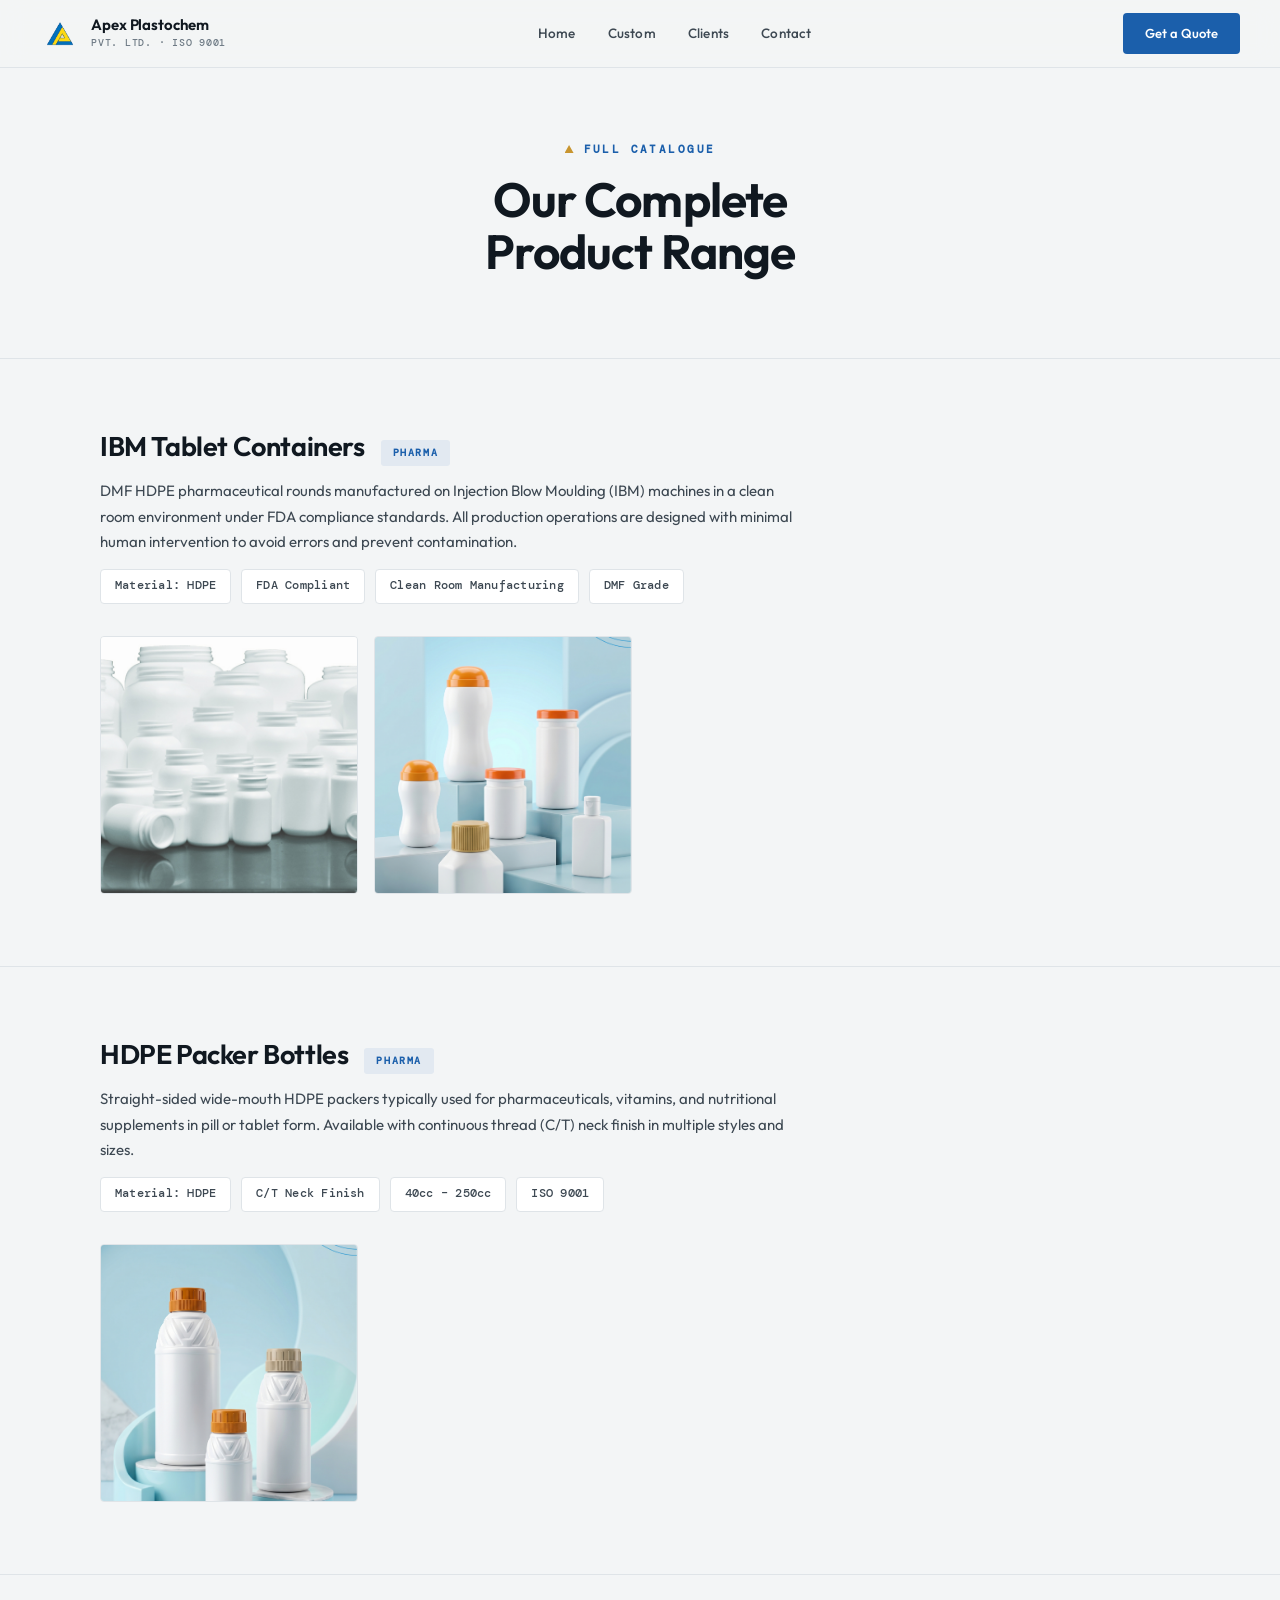
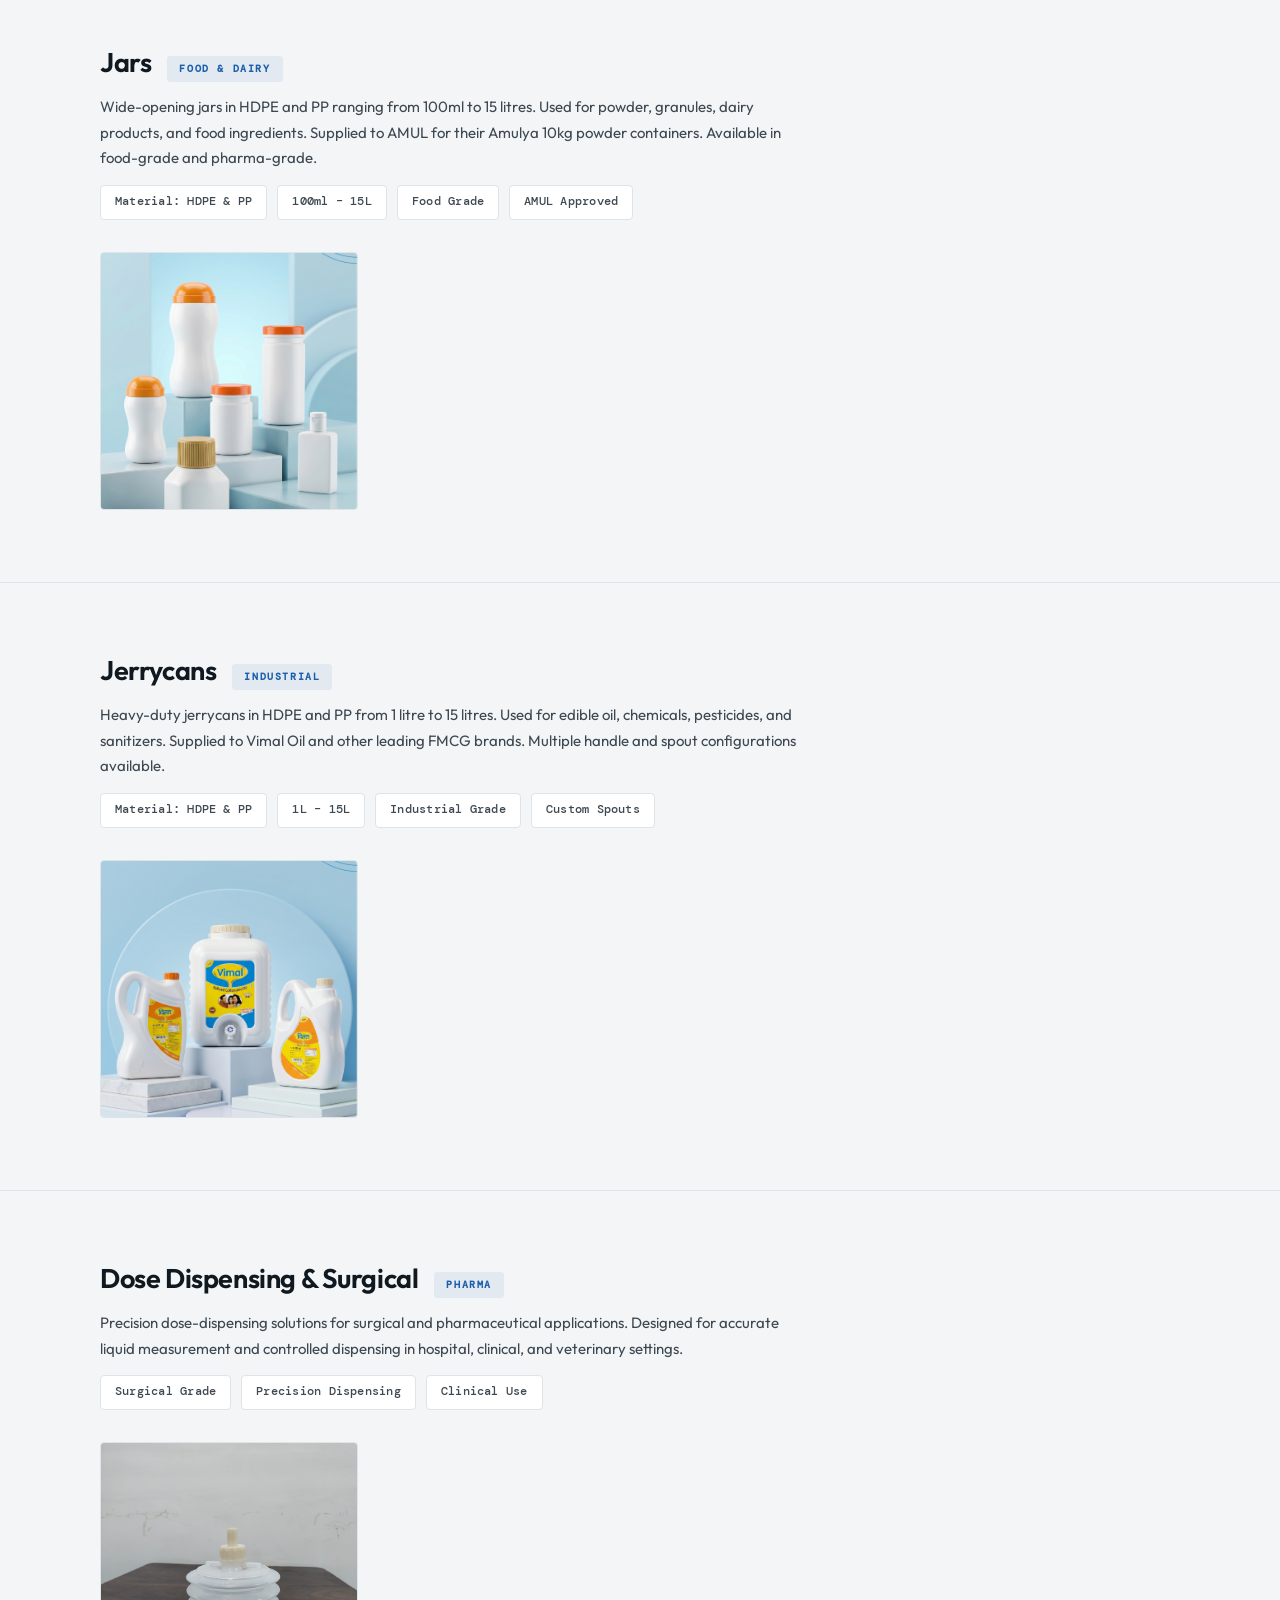
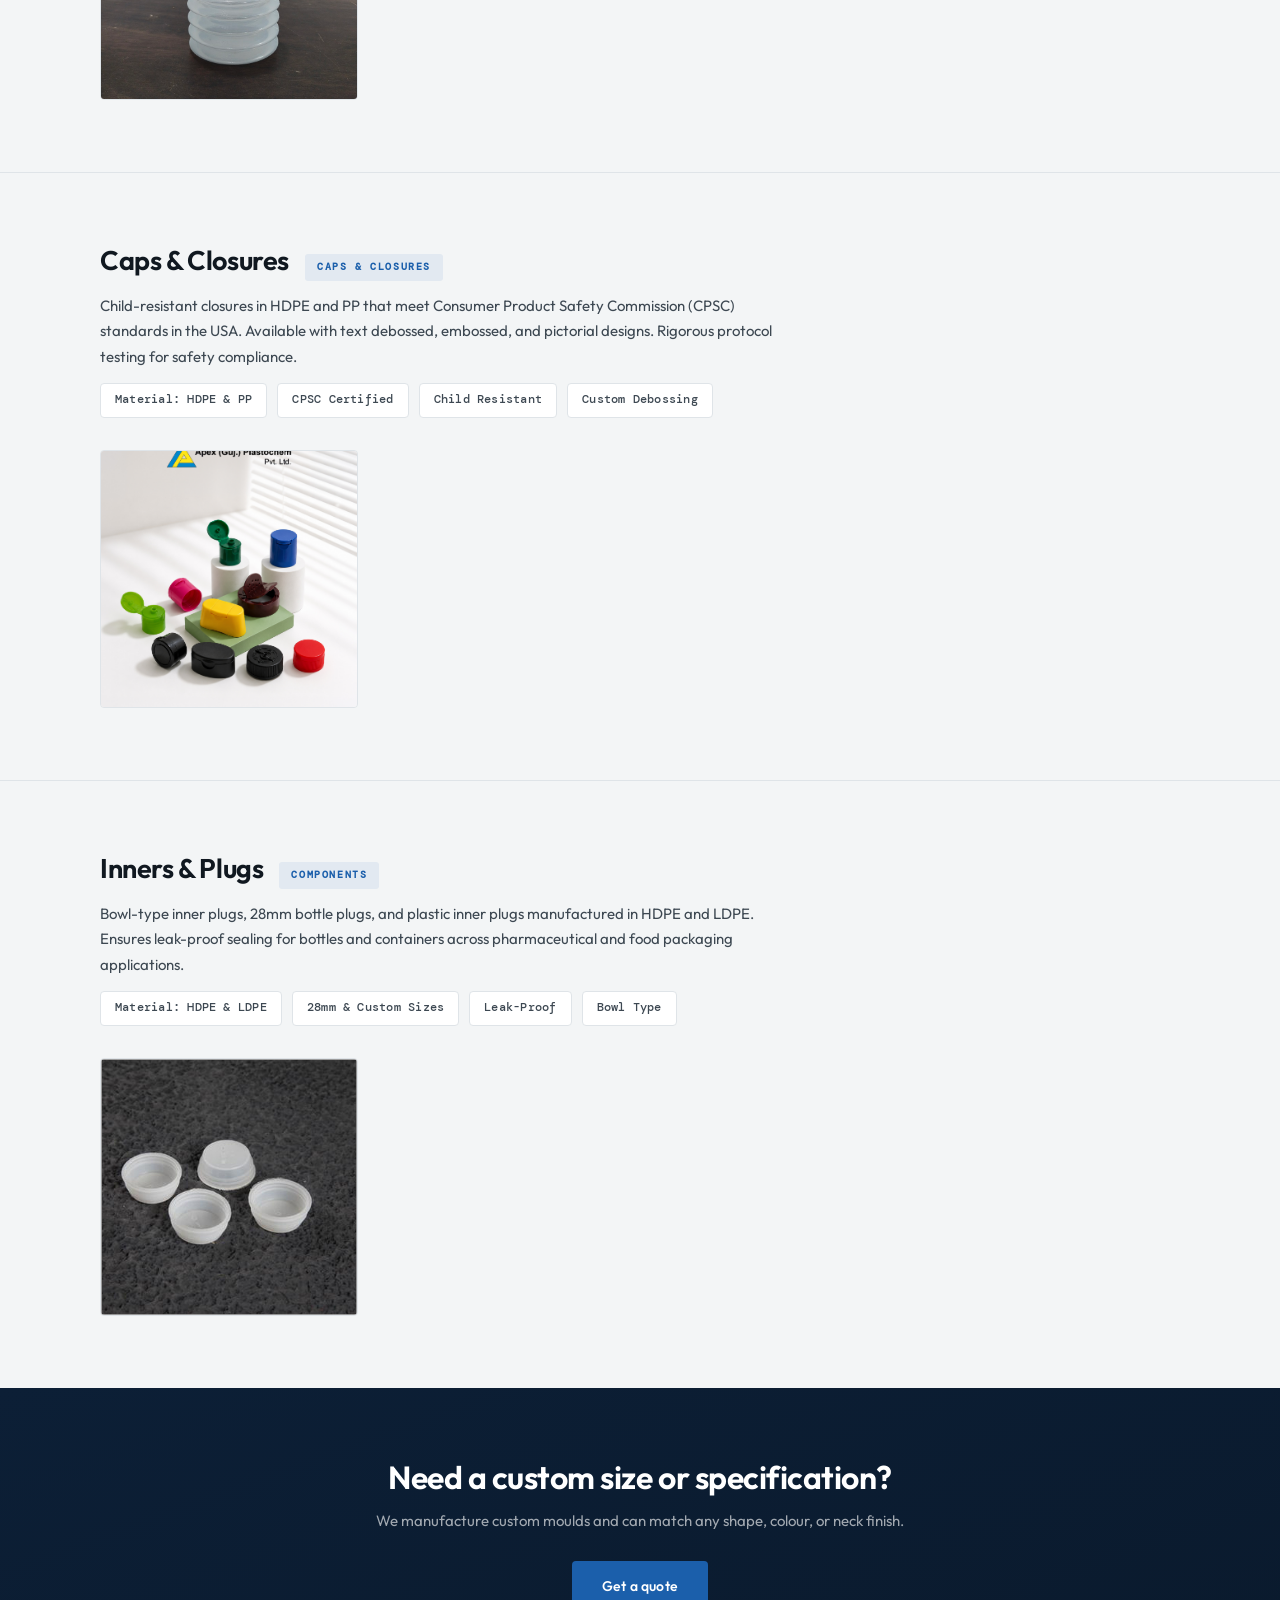
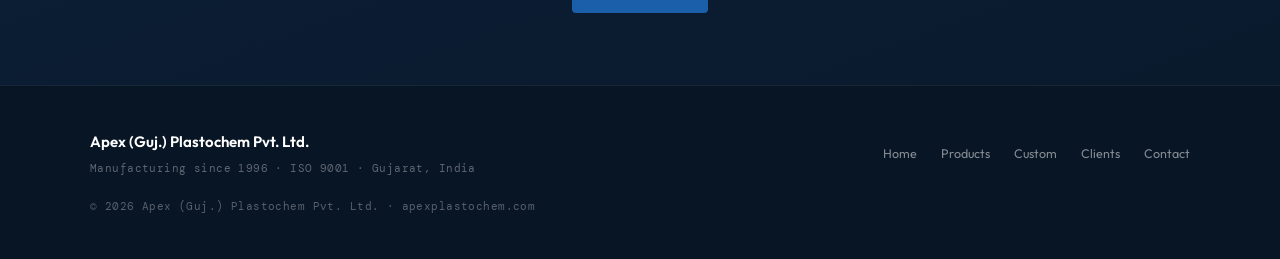
==== commit 803d02fe: "UI changes" ====
--- a/products/index.html
+++ b/products/index.html
@@ -15,11 +15,12 @@
     <link rel="icon" href="/icon-192.png" type="image/png" />
     <link rel="apple-touch-icon" href="/apple-touch-icon.png" />
     <link rel="manifest" href="/site.webmanifest" />
-    <meta name="theme-color" content="#2b6cb5" />
+    <meta name="theme-color" content="#1B5FAB" />
 
     <link rel="preconnect" href="https://fonts.googleapis.com" />
+    <link rel="preconnect" href="https://fonts.gstatic.com" crossorigin />
     <link
-      href="https://fonts.googleapis.com/css2?family=Outfit:wght@400;500;600;700&family=DM+Mono:wght@400;500&display=swap"
+      href="https://fonts.googleapis.com/css2?family=Outfit:wght@300..700&family=DM+Mono:wght@300;400;500&display=swap"
       rel="stylesheet"
     />
     <link rel="stylesheet" href="../css/base.css" />
@@ -28,25 +29,21 @@
     <style>
       /* ── Products Page ─────────────────────────────────── */
       .page-hero {
-        padding: 120px 40px 60px;
+        padding: 140px 40px 64px;
         text-align: center;
         background: var(--paper);
-        border-bottom: 0.5px solid var(--border);
+        border-bottom: 1px solid var(--border);
       }
       .page-hero .section-label {
-        font-family: "DM Mono", monospace;
-        font-size: 11px;
-        text-transform: uppercase;
-        letter-spacing: 2.5px;
-        color: var(--accent);
-        margin-bottom: 12px;
+        justify-content: center;
       }
       .page-hero h1 {
-        font-family: "Outfit", sans-serif;
-        font-size: clamp(28px, 4vw, 44px);
-        font-weight: 700;
+        font-family: var(--sans);
+        font-size: clamp(30px, 4vw, 48px);
+        font-weight: 650;
+        letter-spacing: -0.02em;
         color: var(--ink);
-        line-height: 1.2;
+        line-height: 1.08;
         margin-bottom: 16px;
       }
       .page-hero p {
@@ -58,12 +55,9 @@
       }
 
       .product-section {
-        padding: 80px 40px;
-        max-width: 1200px;
+        padding: 72px 40px;
+        max-width: 1160px;
         margin: 0 auto;
-      }
-      .product-section:nth-child(even) {
-        background: var(--paper);
       }
       .product-section-header {
         display: flex;
@@ -73,42 +67,46 @@
         flex-wrap: wrap;
       }
       .product-section h2 {
-        font-family: "Outfit", sans-serif;
-        font-size: 26px;
-        font-weight: 700;
+        font-family: var(--sans);
+        font-size: 27px;
+        font-weight: 640;
+        letter-spacing: -0.015em;
         color: var(--ink);
       }
       .product-section .cat-badge {
-        font-family: "DM Mono", monospace;
-        font-size: 11px;
+        font-family: var(--mono);
+        font-size: 10px;
+        font-weight: 600;
         text-transform: uppercase;
-        letter-spacing: 1.5px;
-        color: var(--accent);
-        background: rgba(218, 119, 13, 0.08);
-        padding: 4px 12px;
-        border-radius: 20px;
+        letter-spacing: 0.16em;
+        color: var(--blue);
+        background: rgba(27, 95, 171, 0.08);
+        padding: 5px 12px;
+        border-radius: 3px;
       }
       .product-section .section-desc {
         font-size: 15px;
         color: var(--ink2);
-        line-height: 1.6;
+        line-height: 1.7;
         max-width: 700px;
-        margin-bottom: 10px;
+        margin-bottom: 14px;
       }
       .product-section .spec-list {
         display: flex;
-        gap: 20px;
+        gap: 10px;
         flex-wrap: wrap;
         margin-bottom: 32px;
       }
       .product-section .spec-item {
-        font-family: "DM Mono", monospace;
-        font-size: 12px;
-        color: var(--ink3);
+        font-family: var(--mono);
+        font-size: 11.5px;
+        font-weight: 500;
+        color: var(--ink2);
         background: var(--white);
-        border: 0.5px solid var(--border);
-        padding: 6px 14px;
+        border: 1px solid var(--border);
+        padding: 7px 14px;
         border-radius: var(--r);
+        letter-spacing: 0.02em;
       }
 
       .product-gallery {
@@ -121,14 +119,14 @@
         aspect-ratio: 1;
         object-fit: cover;
         border-radius: var(--r);
-        border: 0.5px solid var(--border);
+        border: 1px solid var(--border);
         background: var(--white);
         transition: transform 0.3s, box-shadow 0.3s;
         cursor: pointer;
       }
       .product-gallery img:hover {
-        transform: scale(1.03);
-        box-shadow: 0 8px 30px rgba(0, 0, 0, 0.1);
+        transform: scale(1.02);
+        box-shadow: 0 12px 32px rgba(12, 31, 54, 0.12);
       }
 
       /* Lightbox */
@@ -137,7 +135,7 @@
         position: fixed;
         inset: 0;
         z-index: 999;
-        background: rgba(0, 0, 0, 0.85);
+        background: rgba(8, 21, 37, 0.88);
         align-items: center;
         justify-content: center;
         cursor: pointer;
@@ -149,7 +147,7 @@
         max-width: 90vw;
         max-height: 90vh;
         object-fit: contain;
-        border-radius: 8px;
+        border-radius: 4px;
       }
       .lightbox-close {
         position: absolute;
@@ -158,29 +156,35 @@
         font-size: 36px;
         color: #fff;
         cursor: pointer;
-        font-family: "Outfit", sans-serif;
+        font-family: var(--sans);
         font-weight: 300;
-      }
-
-      .back-link {
-        display: inline-flex;
-        align-items: center;
-        gap: 6px;
-        font-size: 13px;
-        color: var(--accent);
-        text-decoration: none;
-        margin-bottom: 20px;
-        font-weight: 500;
-      }
-      .back-link:hover {
-        text-decoration: underline;
       }
 
       /* Divider */
       .section-divider {
         border: none;
-        border-top: 0.5px solid var(--border);
+        border-top: 1px solid var(--border);
         margin: 0;
+      }
+
+      /* Bottom CTA band */
+      .catalogue-cta {
+        text-align: center;
+        padding: 72px 40px;
+        background: linear-gradient(160deg, var(--blue-deep) 0%, #0a1a2d 100%);
+      }
+      .catalogue-cta h2 {
+        font-family: var(--sans);
+        font-size: clamp(24px, 3vw, 32px);
+        font-weight: 640;
+        letter-spacing: -0.015em;
+        color: #fff;
+        margin-bottom: 12px;
+      }
+      .catalogue-cta p {
+        color: rgba(255, 255, 255, 0.62);
+        margin-bottom: 28px;
+        font-size: 15px;
       }
 
       @media (max-width: 600px) {
@@ -192,7 +196,7 @@
           gap: 10px;
         }
         .page-hero {
-          padding: 100px 20px 40px;
+          padding: 110px 20px 44px;
         }
       }
     </style>
@@ -208,7 +212,7 @@
         />
         <div>
           <span class="nav-logo-text">Apex Plastochem</span>
-          <span class="nav-logo-sub">Pvt. Ltd. · ISO 9001 Certified</span>
+          <span class="nav-logo-sub">Pvt. Ltd. · ISO 9001</span>
         </div>
       </a>
       <div class="nav-links">
@@ -255,16 +259,6 @@
           alt="Professional HDPE Bottles Range"
           loading="lazy"
         />
-        <!-- <img
-          src="../images/ibm/child-resistant.jpg"
-          alt="Child Resistant Closure on IBM Container"
-          loading="lazy"
-        /> -->
-        <!-- <img
-          src="../images/ibm/ct-closure.jpg"
-          alt="CT Closure IBM Bottle"
-          loading="lazy"
-        /> -->
       </div>
     </div>
 
@@ -294,20 +288,6 @@
           alt="HDPE Packer Bottles Professional Range"
           loading="lazy"
         />
-        <!-- <img src="../images/bottles/bottle-1.jpg" alt="HDPE Packer Bottle" loading="lazy" /> -->
-        <!-- <img src="../images/bottles/bottle-2.jpg" alt="HDPE Packer Bottle" loading="lazy" /> -->
-        <!-- <img src="../images/bottles/bottle-3.jpg" alt="HDPE Packer Bottle" loading="lazy" /> -->
-        <!-- <img src="../images/bottles/bottle-4.jpg" alt="HDPE Packer Bottle" loading="lazy" /> -->
-        <!-- <img src="../images/bottles/bottle-5.jpg" alt="HDPE Packer Bottle" loading="lazy" /> -->
-        <!-- <img src="../images/bottles/bottle-6.jpg" alt="HDPE Packer Bottle" loading="lazy" /> -->
-        <!-- <img src="../images/bottles/bottle-7.jpg" alt="HDPE Packer Bottle" loading="lazy" /> -->
-        <!-- <img src="../images/bottles/bottle-8.jpg" alt="HDPE Packer Bottle" loading="lazy" /> -->
-        <!-- <img src="../images/bottles/bottle-9.jpg" alt="HDPE Packer Bottle" loading="lazy" /> -->
-        <!-- <img src="../images/bottles/bottle-10.jpg" alt="HDPE Packer Bottle" loading="lazy" /> -->
-        <!-- <img src="../images/bottles/bottle-11.jpg" alt="HDPE Packer Bottle" loading="lazy" /> -->
-        <!-- <img src="../images/bottles/bottle-12.jpg" alt="HDPE Packer Bottle" loading="lazy" /> -->
-        <!-- <img src="../images/bottles/bottle-13.jpg" alt="HDPE Packer Bottle" loading="lazy" /> -->
-        <!-- <img src="../images/bottles/bottle-14.jpg" alt="HDPE Packer Bottle" loading="lazy" /> -->
       </div>
     </div>
 
@@ -337,18 +317,6 @@
           alt="HDPE PP Jars Professional Range"
           loading="lazy"
         />
-        <!-- <img src="../images/jars/jar-1.jpg" alt="HDPE Jar" loading="lazy" /> -->
-        <!-- <img src="../images/jars/jar-2.jpg" alt="HDPE Jar" loading="lazy" /> -->
-        <!-- <img src="../images/jars/jar-3.jpg" alt="PP Jar" loading="lazy" /> -->
-        <!-- <img src="../images/jars/jar-4.jpg" alt="HDPE Jar" loading="lazy" /> -->
-        <!-- <img src="../images/jars/jar-5.jpg" alt="HDPE Jar" loading="lazy" /> -->
-        <!-- <img src="../images/jars/jar-6.jpg" alt="PP Jar" loading="lazy" /> -->
-        <!-- <img src="../images/jars/jar-7.jpg" alt="HDPE Jar" loading="lazy" /> -->
-        <!-- <img src="../images/jars/jar-8.jpg" alt="HDPE Jar" loading="lazy" /> -->
-        <!-- <img src="../images/jars/jar-9.jpg" alt="PP Jar" loading="lazy" /> -->
-        <!-- <img src="../images/jars/jar-10.jpg" alt="HDPE Jar" loading="lazy" /> -->
-        <!-- <img src="../images/jars/jar-11.jpg" alt="HDPE Jar" loading="lazy" /> -->
-        <!-- <img src="../images/jars/jar-12.jpg" alt="PP Jar" loading="lazy" /> -->
       </div>
     </div>
 
@@ -378,20 +346,6 @@
           alt="HDPE Jerrycans with Vimal Branding"
           loading="lazy"
         />
-        <!-- <img src="../images/jerrycans/jerrycan-1.jpg" alt="HDPE Jerrycan" loading="lazy" /> -->
-        <!-- <img src="../images/jerrycans/jerrycan-2.jpg" alt="HDPE Jerrycan" loading="lazy" /> -->
-        <!-- <img src="../images/jerrycans/jerrycan-3.jpg" alt="HDPE Jerrycan" loading="lazy" /> -->
-        <!-- <img src="../images/jerrycans/jerrycan-4.jpg" alt="HDPE Jerrycan" loading="lazy" /> -->
-        <!-- <img src="../images/jerrycans/jerrycan-5.jpg" alt="HDPE Jerrycan" loading="lazy" /> -->
-        <!-- <img src="../images/jerrycans/jerrycan-6.jpg" alt="HDPE Jerrycan" loading="lazy" /> -->
-        <!-- <img src="../images/jerrycans/jerrycan-7.jpg" alt="PP Jerrycan" loading="lazy" /> -->
-        <!-- <img src="../images/jerrycans/jerrycan-8.jpg" alt="HDPE Jerrycan" loading="lazy" /> -->
-        <!-- <img src="../images/jerrycans/jerrycan-9.jpg" alt="HDPE Jerrycan" loading="lazy" /> -->
-        <!-- <img src="../images/jerrycans/jerrycan-10.jpg" alt="HDPE Jerrycan" loading="lazy" /> -->
-        <!-- <img src="../images/jerrycans/jerrycan-11.jpg" alt="HDPE Jerrycan" loading="lazy" /> -->
-        <!-- <img src="../images/jerrycans/jerrycan-12.jpg" alt="PP Jerrycan" loading="lazy" /> -->
-        <!-- <img src="../images/jerrycans/jerrycan-13.jpg" alt="HDPE Jerrycan" loading="lazy" /> -->
-        <!-- <img src="../images/jerrycans/jerrycan-14.jpg" alt="HDPE Jerrycan" loading="lazy" /> -->
       </div>
     </div>
 
@@ -419,10 +373,6 @@
           alt="Dose Dispensing"
           loading="lazy"
         />
-        <!-- <img src="../images/dose-dispensing/dose-2.jpg" alt="Dose Dispensing" loading="lazy" /> -->
-        <!-- <img src="../images/dose-dispensing/dose-3.jpg" alt="Dose Dispensing" loading="lazy" /> -->
-        <!-- <img src="../images/dose-dispensing/dose-4.jpg" alt="Dose Dispensing" loading="lazy" /> -->
-        <!-- <img src="../images/dose-dispensing/dose-5.jpg" alt="Dose Dispensing" loading="lazy" /> -->
       </div>
     </div>
 
@@ -452,8 +402,6 @@
           alt="Caps and Closures Professional Range"
           loading="lazy"
         />
-        <!-- <img src="../images/caps-closures/caps-1.jpg" alt="Child Resistant Closure" loading="lazy" /> -->
-        <!-- <img src="../images/caps-closures/caps-2.png" alt="Caps and Closures" loading="lazy" /> -->
       </div>
     </div>
 
@@ -482,60 +430,26 @@
           alt="Bowl Type Inner Plug"
           loading="lazy"
         />
-        <!-- <img src="../images/inners-plugs/plug-2.jpg" alt="28mm Bottle Plug Inner" loading="lazy" /> -->
-        <!-- <img src="../images/inners-plugs/plug-3.jpg" alt="Plastic Inner Plug" loading="lazy" /> -->
-        <!-- <img src="../images/inners-plugs/plug-4.jpg" alt="Inner Plug" loading="lazy" /> -->
       </div>
     </div>
 
     <!-- ── CTA ───────────────────────────────────────────── -->
-    <div style="text-align: center; padding: 60px 40px; background: var(--ink)">
-      <h2
-        style="
-          font-family: 'Outfit', sans-serif;
-          font-size: 28px;
-          color: #fff;
-          margin-bottom: 12px;
-        "
-      >
-        Need a custom size or specification?
-      </h2>
-      <p
-        style="
-          color: rgba(255, 255, 255, 0.6);
-          margin-bottom: 24px;
-          font-size: 15px;
-        "
-      >
+    <div class="catalogue-cta">
+      <h2>Need a custom size or specification?</h2>
+      <p>
         We manufacture custom moulds and can match any shape, colour, or neck
         finish.
       </p>
-      <a
-        href="/#contact"
-        style="
-          display: inline-block;
-          padding: 14px 32px;
-          background: var(--accent);
-          color: #fff;
-          border-radius: var(--r);
-          text-decoration: none;
-          font-family: 'Outfit', sans-serif;
-          font-weight: 600;
-          font-size: 15px;
-        "
-      >
-        Get a Quote
-      </a>
+      <a href="/#contact" class="btn-primary">Get a quote</a>
     </div>
 
     <!-- ── FOOTER ────────────────────────────────────────── -->
     <footer>
       <div class="footer-inner">
-        <div class="footer-brand">
-          <div class="footer-name">Apex (Guj.) Plastochem Pvt. Ltd.</div>
-          <div class="footer-addr">
-            83 &amp; 103, GIDC Estate, Gozaria – 382825<br />Dist. Mehsana,
-            Gujarat, India
+        <div>
+          <div class="footer-logo">Apex (Guj.) Plastochem Pvt. Ltd.</div>
+          <div class="footer-sub">
+            Manufacturing since 1996 · ISO 9001 · Gujarat, India
           </div>
         </div>
         <div class="footer-links">
@@ -545,13 +459,13 @@
           <a href="/#clients">Clients</a>
           <a href="/#contact">Contact</a>
         </div>
-      </div>
-      <div class="footer-bottom">
-        &copy; 2025 Apex (Guj.) Plastochem Pvt. Ltd. All rights reserved.
+        <div class="footer-copy">
+          © 2026 Apex (Guj.) Plastochem Pvt. Ltd. · apexplastochem.com
+        </div>
       </div>
     </footer>
 
-    <!-- Lightbox Script -->
+    <!-- Lightbox -->
     <div class="lightbox" id="lightbox">
       <span class="lightbox-close">&times;</span>
       <img src="" alt="Product enlarged" />
--- a/css/base.css
+++ b/css/base.css
@@ -1,25 +1,40 @@
 /* ============================================================
    base.css — Design tokens, resets, global typography
-   Edit colours and fonts here to change the whole site theme
+   Theme: "The Engineering Drawing" — precision-manufacturing
+   language drawn from Apex's own mould drawings and logo.
+   Palette derives from the logo: Apex blue + brass (logo yellow).
    ============================================================ */
 
 /* ── Design Tokens ───────────────────────────────────────── */
 :root {
   /* Colours */
-  --ink:     #0D0D0B;   /* Main text / dark backgrounds */
-  --ink2:    #3A3A36;   /* Body text */
-  --ink3:    #7A7A74;   /* Muted / labels */
-  --paper:   #F7F5F0;   /* Page background */
-  --white:   #FFFFFF;
-  --accent:  #E8520A;   /* Orange — primary CTA colour */
-  --accent2: #1A5FA8;   /* Blue — logo / links */
-  --gold:    #C4922A;   /* Gold accent — custom section */
-  --border:  #E2DED6;   /* Light borders */
-  --border2: #C8C4BA;   /* Medium borders */
-
-  /* Border radius */
-  --r:  10px;
-  --rl: 16px;
+  --ink:        #101820;  /* Carbon — headings, near-black blue */
+  --ink2:       #3D4852;  /* Body text, blue-gray */
+  --ink3:       #6E7A85;  /* Muted / captions */
+  --paper:      #F3F5F6;  /* Porcelain — cool clean-room ground */
+  --white:      #FFFFFF;
+  --blue:       #1B5FAB;  /* Apex blue — from the logo. CTAs, links */
+  --blue-dark:  #164E8D;  /* Hover state */
+  --blue-deep:  #0C1F36;  /* Mould blue — dark section ground */
+  --blue-night: #081525;  /* Footer / deepest */
+  --brass:      #C8952F;  /* Brass — from the logo yellow. Signature accents */
+  --brass-soft: rgba(200, 149, 47, 0.14);
+  --border:     #DFE4E8;  /* Hairlines on light */
+  --border2:    #C3CCD3;  /* Medium borders */
+  --line-dark:  rgba(255, 255, 255, 0.1);  /* Hairlines on dark */
+
+  /* Aliases kept for older markup */
+  --accent:  var(--blue);
+  --accent2: var(--blue);
+  --gold:    var(--brass);
+
+  /* Radius — tight, machined corners */
+  --r:  4px;
+  --rl: 8px;
+
+  /* Type */
+  --sans: 'Outfit', 'Segoe UI', -apple-system, sans-serif;
+  --mono: 'DM Mono', 'Consolas', monospace;
 }
 
 /* ── Reset ───────────────────────────────────────────────── */
@@ -33,22 +48,28 @@
   scroll-behavior: smooth;
 }
 
+::selection {
+  background: var(--blue);
+  color: #fff;
+}
+
 /* ── Base Typography ─────────────────────────────────────── */
 body {
-  font-family: 'Outfit', sans-serif;
+  font-family: var(--sans);
   background: var(--paper);
   color: var(--ink);
   overflow-x: hidden;
   font-size: 15px;
-  line-height: 1.6;
+  line-height: 1.65;
   font-weight: 400;
+  -webkit-font-smoothing: antialiased;
 }
 
 h1, h2, h3, h4, h5, h6 {
-  font-family: 'Outfit', sans-serif;
+  font-family: var(--sans);
   font-weight: 600;
   color: var(--ink);
-  line-height: 1.15;
+  line-height: 1.12;
 }
 
 p {
@@ -62,90 +83,129 @@
   text-decoration: none;
 }
 
+a:focus-visible,
+button:focus-visible,
+input:focus-visible,
+select:focus-visible,
+textarea:focus-visible {
+  outline: 2px solid var(--blue);
+  outline-offset: 2px;
+}
+
 /* ── Shared Button Styles ────────────────────────────────── */
 .btn-primary {
-  padding: 13px 28px;
-  background: var(--ink);
+  padding: 14px 30px;
+  background: var(--blue);
   color: #fff;
+  border-radius: var(--r);
+  font-size: 14px;
+  font-weight: 550;
+  text-decoration: none;
+  transition: background 0.2s, transform 0.15s;
+  letter-spacing: 0.2px;
+  display: inline-block;
+}
+.btn-primary:hover {
+  background: var(--blue-dark);
+  transform: translateY(-1px);
+}
+
+.btn-secondary {
+  padding: 14px 30px;
+  border: 1px solid var(--border2);
+  background: transparent;
+  color: var(--ink);
   border-radius: var(--r);
   font-size: 14px;
   font-weight: 500;
   text-decoration: none;
-  transition: all 0.2s;
-  letter-spacing: 0.2px;
-  display: inline-block;
-}
-.btn-primary:hover {
-  background: var(--accent);
-  transform: translateY(-2px);
-}
-
-.btn-secondary {
-  padding: 13px 28px;
-  border: 1px solid var(--border2);
-  background: transparent;
-  color: var(--ink);
-  border-radius: var(--r);
-  font-size: 14px;
-  font-weight: 400;
-  text-decoration: none;
-  transition: all 0.2s;
+  transition: border-color 0.2s, transform 0.15s;
   display: inline-block;
 }
 .btn-secondary:hover {
   border-color: var(--ink);
-  transform: translateY(-2px);
+  transform: translateY(-1px);
 }
 
 /* ── Scroll Reveal Animations ────────────────────────────── */
 .reveal {
   opacity: 0;
-  transform: translateY(24px);
+  transform: translateY(20px);
   transition: opacity 0.6s ease, transform 0.6s ease;
 }
 .reveal.visible {
   opacity: 1;
   transform: none;
 }
-.reveal-delay-1 { transition-delay: 0.1s; }
-.reveal-delay-2 { transition-delay: 0.2s; }
-.reveal-delay-3 { transition-delay: 0.3s; }
+.reveal-delay-1 { transition-delay: 0.08s; }
+.reveal-delay-2 { transition-delay: 0.16s; }
+.reveal-delay-3 { transition-delay: 0.24s; }
 
 /* ── Section Shared Styles ───────────────────────────────── */
 section {
-  padding: 80px 40px;
-}
-
+  padding: 96px 40px;
+}
+
+/* Eyebrow label — mono, with a brass triangle from the logo mark */
 .section-label {
-  font-family: 'DM Mono', monospace;
+  font-family: var(--mono);
   font-size: 11px;
-  letter-spacing: 2px;
-  color: var(--accent);
+  font-weight: 600;
+  letter-spacing: 0.22em;
+  color: var(--blue);
   text-transform: uppercase;
-  margin-bottom: 12px;
+  margin-bottom: 16px;
+  display: flex;
+  align-items: center;
+  gap: 10px;
+}
+
+.section-label::before {
+  content: '';
+  width: 9px;
+  height: 8px;
+  background: var(--brass);
+  clip-path: polygon(50% 0, 100% 100%, 0 100%);
+  flex-shrink: 0;
 }
 
 .section-title {
-  font-family: 'Outfit', sans-serif;
-  font-size: clamp(24px, 2.8vw, 36px);
-  font-weight: 700;
-  letter-spacing: -0.4px;
-  color: var(--ink);
-  line-height: 1.15;
-  margin-bottom: 14px;
+  font-family: var(--sans);
+  font-size: clamp(28px, 3.4vw, 44px);
+  font-weight: 640;
+  letter-spacing: -0.02em;
+  color: var(--ink);
+  line-height: 1.08;
+  margin-bottom: 16px;
 }
 
 .section-sub {
-  font-size: 15px;
+  font-size: 15.5px;
   color: var(--ink2);
   line-height: 1.7;
   font-weight: 400;
   max-width: 560px;
 }
 
+/* Centered sections (clients) */
+.clients .section-label {
+  justify-content: center;
+}
+
+/* ── Reduced Motion ──────────────────────────────────────── */
+@media (prefers-reduced-motion: reduce) {
+  html { scroll-behavior: auto; }
+  *, *::before, *::after {
+    animation-duration: 0.01ms !important;
+    animation-iteration-count: 1 !important;
+    transition-duration: 0.01ms !important;
+  }
+  .reveal { opacity: 1; transform: none; }
+}
+
 /* ── Responsive ──────────────────────────────────────────── */
 @media (max-width: 900px) {
   section {
-    padding: 60px 24px;
+    padding: 64px 24px;
   }
 }
--- a/css/nav.css
+++ b/css/nav.css
@@ -13,9 +13,10 @@
   display: flex;
   align-items: center;
   justify-content: space-between;
-  background: rgba(247, 245, 240, 0.92);
-  backdrop-filter: blur(12px);
-  border-bottom: 0.5px solid var(--border);
+  background: rgba(243, 245, 246, 0.9);
+  backdrop-filter: blur(14px);
+  -webkit-backdrop-filter: blur(14px);
+  border-bottom: 1px solid var(--border);
   transition: box-shadow 0.3s;
 }
 
@@ -28,15 +29,15 @@
 }
 
 .nav-logo-img {
-  height: 42px;
+  height: 40px;
   width: auto;
   object-fit: contain;
 }
 
 .nav-logo-text {
-  font-family: 'Outfit', sans-serif;
+  font-family: var(--sans);
   font-size: 15px;
-  font-weight: 600;
+  font-weight: 640;
   color: var(--ink);
   letter-spacing: -0.1px;
   line-height: 1.3;
@@ -44,12 +45,14 @@
 }
 
 .nav-logo-sub {
-  font-size: 11px;
-  font-weight: 400;
+  font-family: var(--mono);
+  font-size: 9.5px;
+  font-weight: 500;
   color: var(--ink3);
-  letter-spacing: 0.2px;
+  letter-spacing: 0.08em;
+  text-transform: uppercase;
   display: block;
-  margin-top: 1px;
+  margin-top: 2px;
 }
 
 /* Nav links */
@@ -60,7 +63,8 @@
 }
 
 .nav-links a {
-  font-size: 13px;
+  font-size: 13.5px;
+  font-weight: 500;
   color: var(--ink2);
   text-decoration: none;
   letter-spacing: 0.2px;
@@ -68,24 +72,23 @@
 }
 
 .nav-links a:hover {
-  color: var(--accent);
+  color: var(--blue);
 }
 
 /* CTA button */
 .nav-cta {
-  padding: 9px 20px;
-  background: var(--ink);
+  padding: 10px 22px;
+  background: var(--blue);
   color: #fff;
   border-radius: var(--r);
   font-size: 13px;
-  font-weight: 500;
+  font-weight: 550;
   text-decoration: none;
-  transition: background 0.2s, transform 0.15s;
+  transition: background 0.2s;
 }
 
 .nav-cta:hover {
-  background: var(--accent);
-  transform: scale(1.02);
+  background: var(--blue-dark);
 }
 
 /* ── Responsive ──────────────────────────────────────────── */
--- a/css/footer.css
+++ b/css/footer.css
@@ -3,10 +3,10 @@
    ============================================================ */
 
 footer {
-  background: #060604;
-  color: rgba(255, 255, 255, 0.4);
-  padding: 40px;
-  border-top: 0.5px solid rgba(255, 255, 255, 0.06);
+  background: var(--blue-night);
+  color: rgba(255, 255, 255, 0.45);
+  padding: 44px 40px;
+  border-top: 1px solid rgba(255, 255, 255, 0.07);
 }
 
 .footer-inner {
@@ -20,26 +20,29 @@
 }
 
 .footer-logo {
-  font-family: 'Outfit', sans-serif;
+  font-family: var(--sans);
   font-size: 15px;
-  font-weight: 600;
+  font-weight: 620;
   color: #fff;
 }
 
 .footer-sub {
-  font-size: 11px;
-  margin-top: 4px;
-  color: rgba(255, 255, 255, 0.3);
+  font-family: var(--mono);
+  font-size: 10.5px;
+  margin-top: 6px;
+  color: rgba(255, 255, 255, 0.35);
+  letter-spacing: 0.04em;
 }
 
 .footer-links {
   display: flex;
   gap: 24px;
+  flex-wrap: wrap;
 }
 
 .footer-links a {
-  font-size: 12px;
-  color: rgba(255, 255, 255, 0.4);
+  font-size: 12.5px;
+  color: rgba(255, 255, 255, 0.5);
   text-decoration: none;
   transition: color 0.2s;
 }
@@ -49,9 +52,10 @@
 }
 
 .footer-copy {
-  font-size: 11px;
-  letter-spacing: 0.3px;
-  color: rgba(255, 255, 255, 0.3);
+  font-family: var(--mono);
+  font-size: 10.5px;
+  letter-spacing: 0.04em;
+  color: rgba(255, 255, 255, 0.32);
 }
 
 /* ── Responsive ──────────────────────────────────────────── */
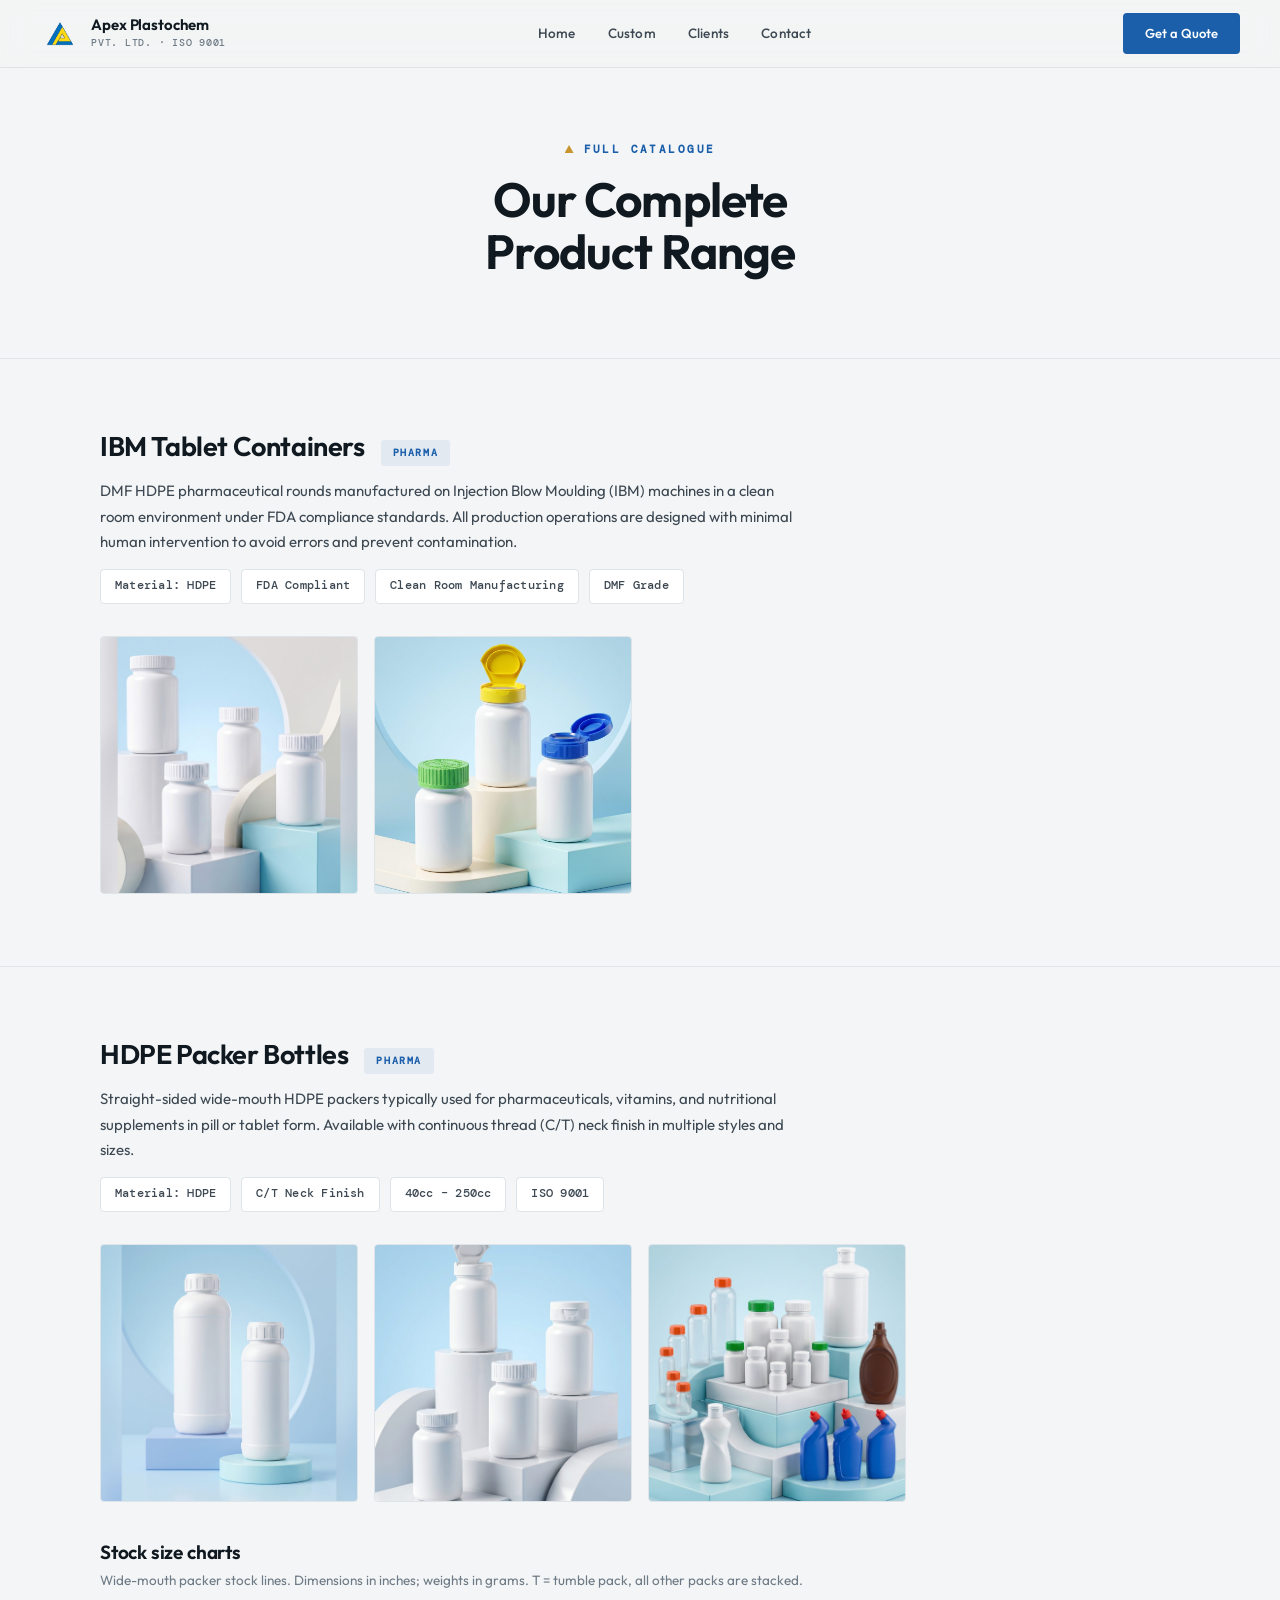
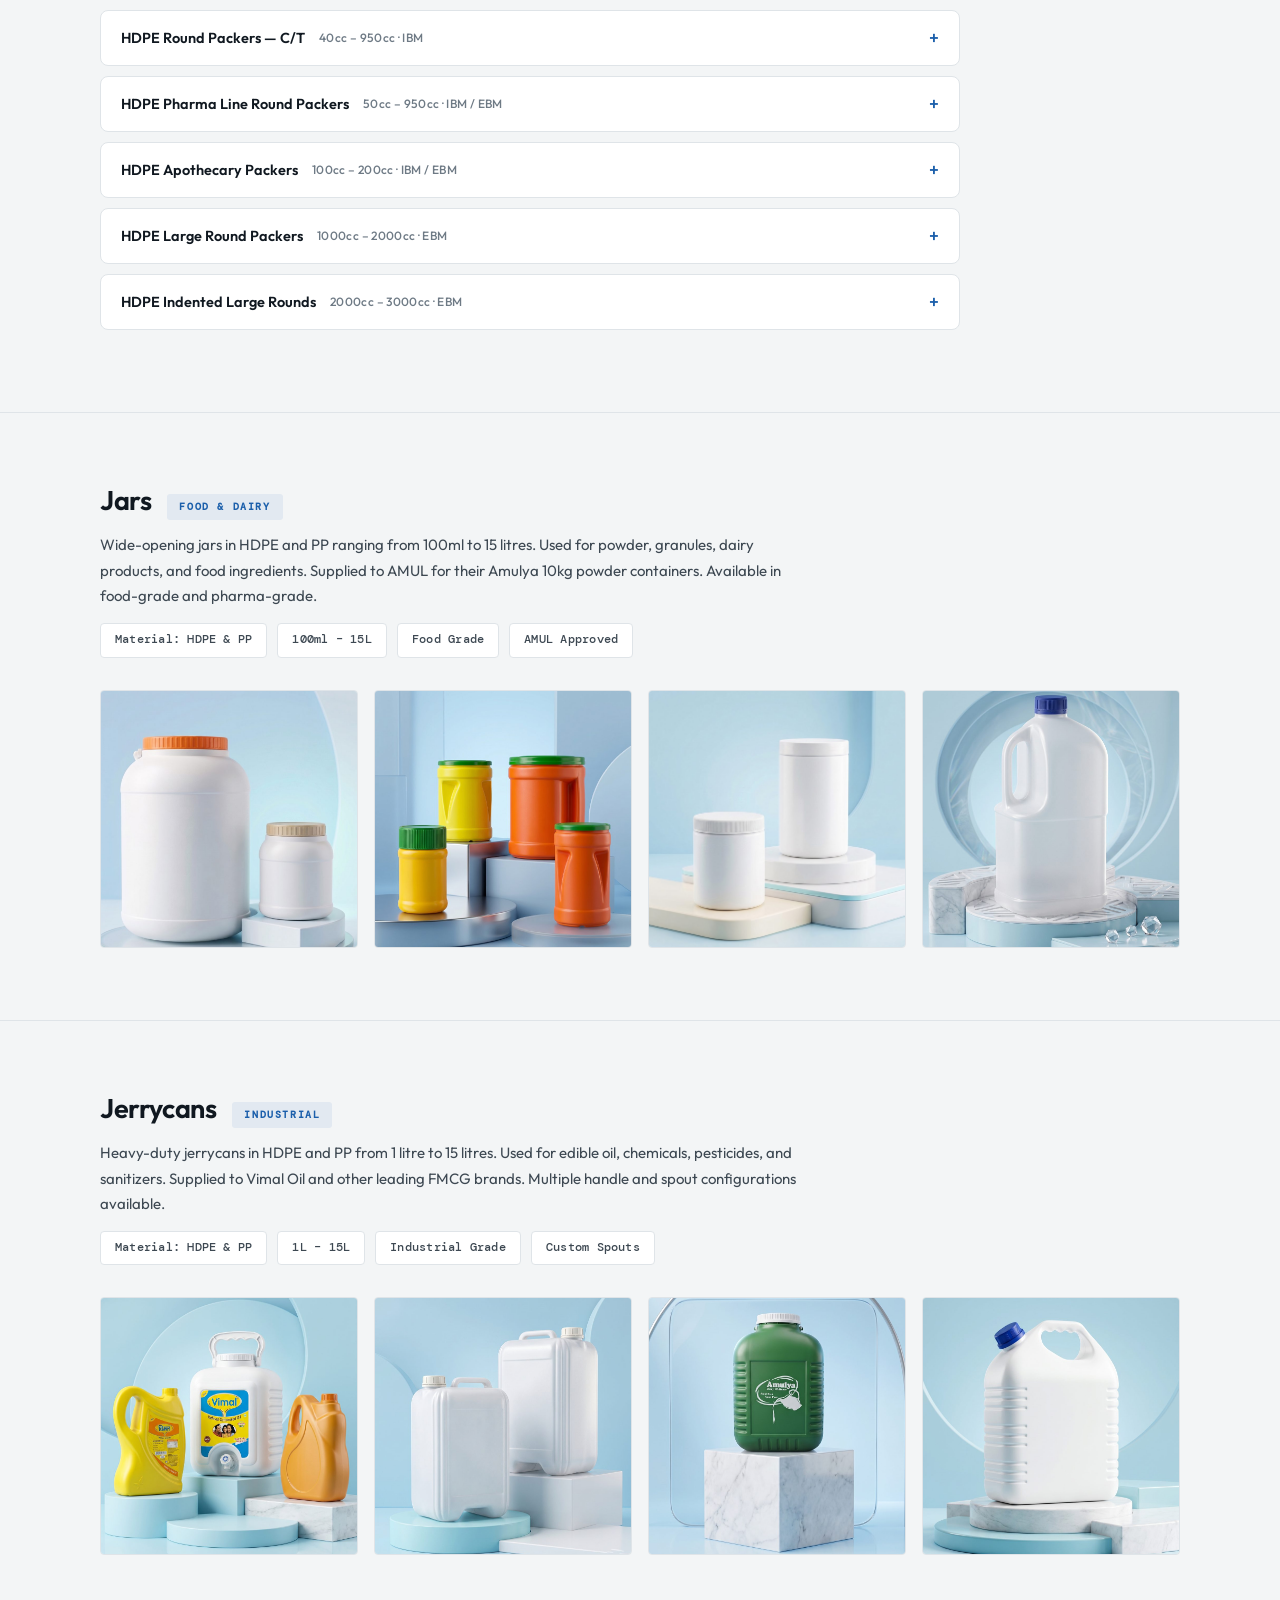
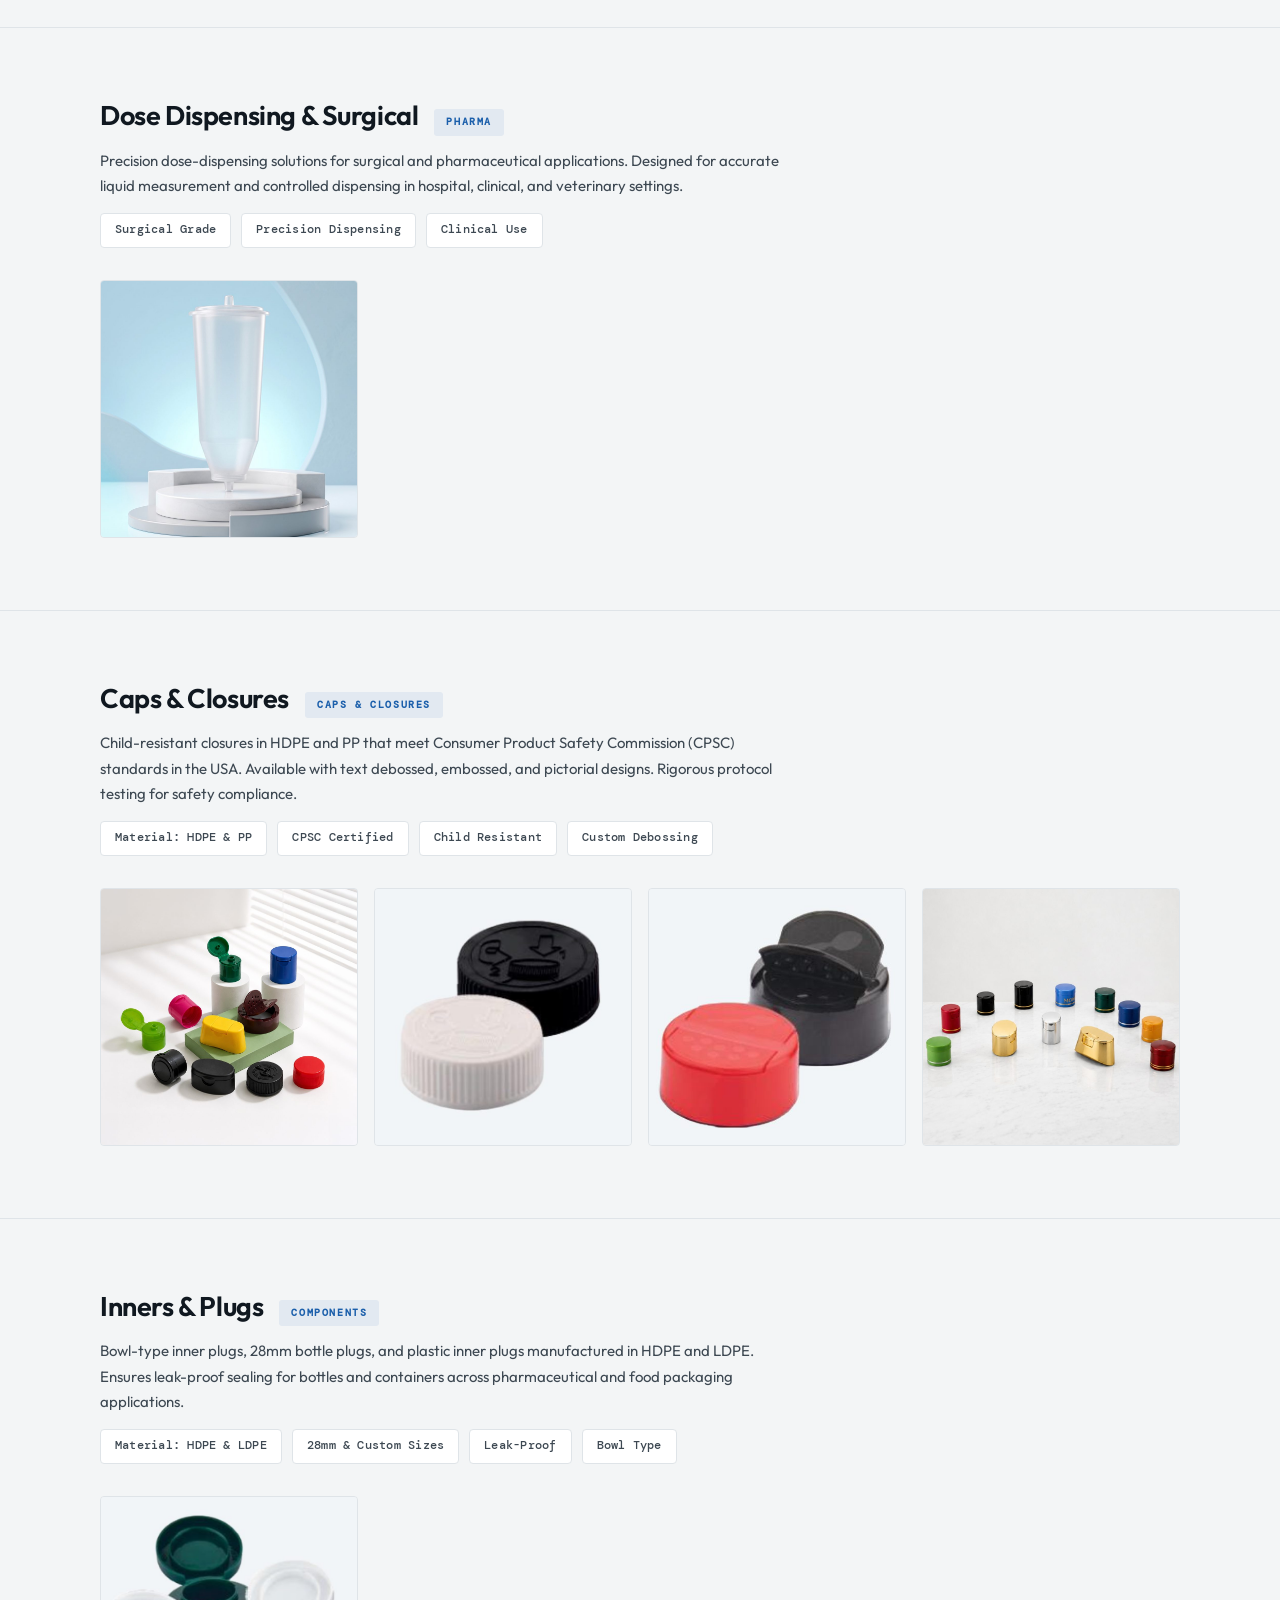
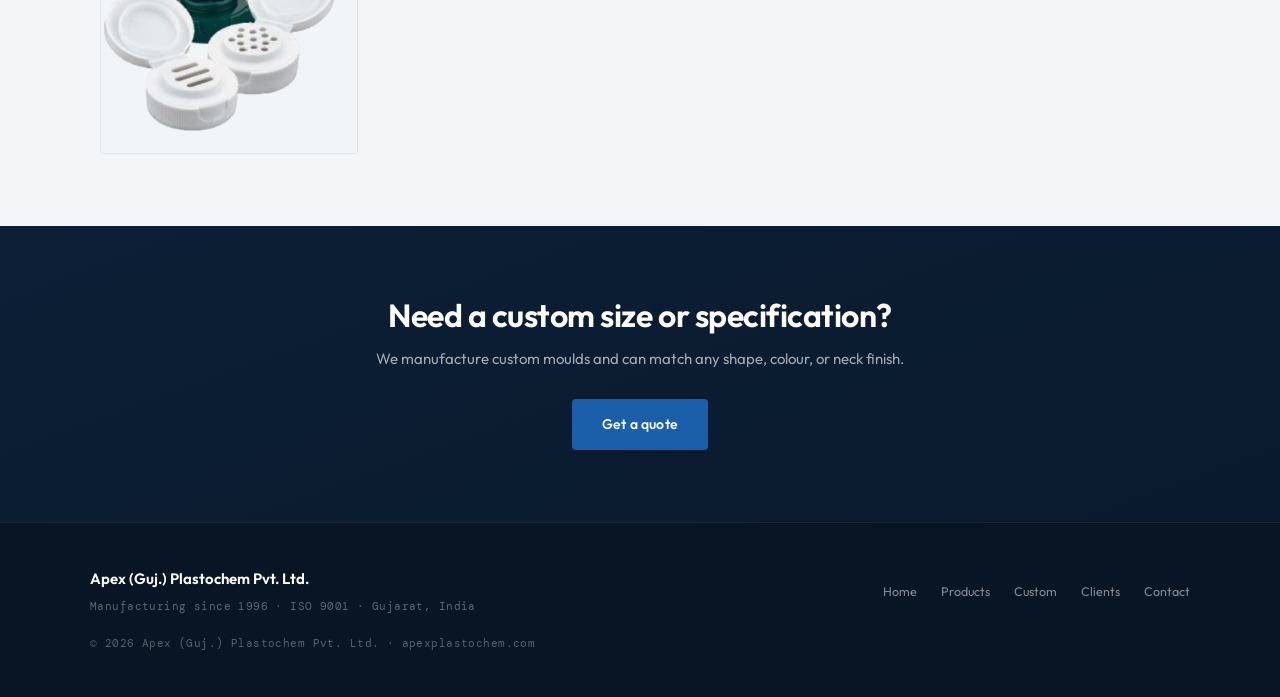
==== commit d008f840: "changes images and product catalouge" ====
--- a/products/index.html
+++ b/products/index.html
@@ -129,6 +129,121 @@
         box-shadow: 0 12px 32px rgba(12, 31, 54, 0.12);
       }
 
+      /* Stock size charts — collapsible datasheets */
+      .spec-charts {
+        margin-top: 40px;
+        max-width: 860px;
+      }
+      .spec-charts-head h3 {
+        font-family: var(--sans);
+        font-size: 19px;
+        font-weight: 640;
+        letter-spacing: -0.01em;
+        color: var(--ink);
+      }
+      .spec-charts-head p {
+        font-size: 13.5px;
+        color: var(--ink3);
+        margin: 6px 0 18px;
+      }
+      .spec-acc {
+        background: var(--white);
+        border: 1px solid var(--border);
+        border-radius: var(--rl);
+        margin-bottom: 10px;
+        overflow: hidden;
+        transition: border-color 0.2s;
+      }
+      .spec-acc:hover,
+      .spec-acc[open] {
+        border-color: var(--blue);
+      }
+      .spec-acc summary {
+        display: flex;
+        align-items: center;
+        gap: 14px;
+        padding: 15px 20px;
+        cursor: pointer;
+        list-style: none;
+        user-select: none;
+      }
+      .spec-acc summary::-webkit-details-marker {
+        display: none;
+      }
+      .spec-acc summary::after {
+        content: "+";
+        margin-left: auto;
+        font-family: var(--sans);
+        font-size: 18px;
+        font-weight: 500;
+        color: var(--blue);
+        line-height: 1;
+        flex-shrink: 0;
+      }
+      .spec-acc[open] summary::after {
+        content: "–";
+      }
+      .acc-name {
+        font-family: var(--sans);
+        font-size: 14.5px;
+        font-weight: 600;
+        color: var(--ink);
+      }
+      .acc-meta {
+        font-family: var(--sans);
+        font-size: 12px;
+        font-weight: 500;
+        color: var(--ink3);
+        letter-spacing: 0.03em;
+        white-space: nowrap;
+      }
+      .acc-body {
+        padding: 0 20px 18px;
+        overflow-x: auto;
+      }
+      .spec-table {
+        width: 100%;
+        min-width: 620px;
+        border-collapse: collapse;
+        font-family: var(--sans);
+        font-size: 12.5px;
+        font-variant-numeric: tabular-nums;
+        color: var(--ink2);
+      }
+      .spec-table th {
+        background: var(--blue-deep);
+        color: rgba(255, 255, 255, 0.88);
+        font-weight: 600;
+        font-size: 10px;
+        text-transform: uppercase;
+        letter-spacing: 0.1em;
+        text-align: left;
+        padding: 9px 12px;
+        white-space: nowrap;
+      }
+      .spec-table th:first-child { border-radius: 4px 0 0 4px; }
+      .spec-table th:last-child  { border-radius: 0 4px 4px 0; }
+      .spec-table td {
+        padding: 8px 12px;
+        border-bottom: 1px solid var(--border);
+        white-space: nowrap;
+      }
+      .spec-table td:first-child {
+        color: var(--ink);
+        font-weight: 600;
+      }
+      .spec-table tbody tr:last-child td {
+        border-bottom: none;
+      }
+      .spec-table tbody tr:hover td {
+        background: var(--paper);
+      }
+      .acc-note {
+        font-size: 12px;
+        color: var(--ink3);
+        margin-top: 12px;
+      }
+
       /* Lightbox */
       .lightbox {
         display: none;
@@ -250,13 +365,13 @@
       </div>
       <div class="product-gallery">
         <img
-          src="../images/ibm/ibm-bottle.jpg"
-          alt="IBM HDPE Tablet Container"
-          loading="lazy"
-        />
-        <img
-          src="../images/catalog/apex-1.jpg"
-          alt="Professional HDPE Bottles Range"
+          src="../images/catalogue/ibm-tablet-containers.jpg"
+          alt="HDPE tablet containers"
+          loading="lazy"
+        />
+        <img
+          src="../images/catalogue/fliptop-bottles.jpg"
+          alt="HDPE containers with flip-top closures"
           loading="lazy"
         />
       </div>
@@ -284,10 +399,161 @@
       </div>
       <div class="product-gallery">
         <img
-          src="../images/catalog/apex-2.jpg"
-          alt="HDPE Packer Bottles Professional Range"
-          loading="lazy"
-        />
+          src="../images/catalogue/packer-bottles.jpg"
+          alt="HDPE packer bottles"
+          loading="lazy"
+        />
+        <img
+          src="../images/catalogue/hero-bottles.jpg"
+          alt="White HDPE bottle range"
+          loading="lazy"
+        />
+        <img
+          src="../images/catalogue/bottles-range.jpg"
+          alt="Full bottle range 25ml to 1L"
+          loading="lazy"
+        />
+      </div>
+
+      <!-- Stock size charts — from the wide-mouth packer catalogue -->
+      <div class="spec-charts">
+        <div class="spec-charts-head">
+          <h3>Stock size charts</h3>
+          <p>
+            Wide-mouth packer stock lines. Dimensions in inches; weights in
+            grams. T&nbsp;=&nbsp;tumble pack, all other packs are stacked.
+          </p>
+        </div>
+
+        <details class="spec-acc">
+          <summary>
+            <span class="acc-name">HDPE Round Packers — C/T</span>
+            <span class="acc-meta">40cc – 950cc · IBM</span>
+          </summary>
+          <div class="acc-body">
+            <table class="spec-table">
+              <thead>
+                <tr><th>Size</th><th>Part code</th><th>Overflow</th><th>Neck finish</th><th>Case pack</th><th>Weight</th><th>H × Ø</th><th>Process</th></tr>
+              </thead>
+              <tbody>
+                <tr><td>40cc</td><td>40S33</td><td>54cc</td><td>33-400</td><td>1300/T</td><td>9.0</td><td>2.460 × 1.500</td><td>IBM</td></tr>
+                <tr><td>60cc</td><td>60S33</td><td>75cc</td><td>33-400</td><td>1000/T</td><td>10.0</td><td>2.975 × 1.565</td><td>IBM</td></tr>
+                <tr><td>75cc</td><td>75S38</td><td>102cc</td><td>38-400</td><td>720/T</td><td>13.0</td><td>3.160 × 1.775</td><td>IBM</td></tr>
+                <tr><td>100cc</td><td>100S38</td><td>125cc</td><td>38-400</td><td>580/T</td><td>14.5</td><td>3.360 × 1.890</td><td>IBM</td></tr>
+                <tr><td>120cc</td><td>120S38</td><td>158cc</td><td>38-400</td><td>450/T</td><td>17.0</td><td>3.792 × 2.010</td><td>IBM</td></tr>
+                <tr><td>150cc</td><td>150S38</td><td>187cc</td><td>38-400</td><td>410/T</td><td>20.0</td><td>3.920 × 2.160</td><td>IBM</td></tr>
+                <tr><td>200cc</td><td>200S38</td><td>237cc</td><td>38-400</td><td>335</td><td>21.0</td><td>4.281 × 2.313</td><td>IBM</td></tr>
+                <tr><td>250cc</td><td>250S45SS</td><td>260cc</td><td>45-400</td><td>315</td><td>23.0</td><td>4.256 × 2.425</td><td>IBM</td></tr>
+                <tr><td>500cc</td><td>500S53</td><td>576cc</td><td>53-400</td><td>140</td><td>38.0</td><td>5.750 × 3.050</td><td>IBM</td></tr>
+                <tr><td>750cc</td><td>750S53</td><td>825cc</td><td>53-400</td><td>102</td><td>46.0</td><td>6.355 × 3.465</td><td>IBM</td></tr>
+                <tr><td>950cc</td><td>950S53</td><td>1070cc</td><td>53-400</td><td>72</td><td>58.0</td><td>7.070 × 3.745</td><td>IBM</td></tr>
+              </tbody>
+            </table>
+          </div>
+        </details>
+
+        <details class="spec-acc">
+          <summary>
+            <span class="acc-name">HDPE Pharma Line Round Packers</span>
+            <span class="acc-meta">50cc – 950cc · IBM / EBM</span>
+          </summary>
+          <div class="acc-body">
+            <table class="spec-table">
+              <thead>
+                <tr><th>Size</th><th>Part code</th><th>Overflow</th><th>Neck finish</th><th>Case pack</th><th>Weight</th><th>H × Ø</th><th>Process</th></tr>
+              </thead>
+              <tbody>
+                <tr><td>50cc</td><td>50PH33</td><td>63.5cc</td><td>33-400</td><td>1150/T</td><td>8.2</td><td>2.694 × 1.520</td><td>IBM</td></tr>
+                <tr><td>75cc</td><td>75PH33</td><td>84.5cc</td><td>33-400</td><td>850/T</td><td>10.0</td><td>2.978 × 1.705</td><td>IBM</td></tr>
+                <tr><td>100cc</td><td>100PH38</td><td>112cc</td><td>38-400</td><td>640/T</td><td>13.5</td><td>3.225 × 1.837</td><td>IBM</td></tr>
+                <tr><td>120cc</td><td>120PH38</td><td>140cc</td><td>38-400</td><td>510/T</td><td>13.3</td><td>3.400 × 2.015</td><td>IBM</td></tr>
+                <tr><td>150cc</td><td>150PH38</td><td>164cc</td><td>38-400</td><td>415/T</td><td>17.1</td><td>3.725 × 2.093</td><td>IBM</td></tr>
+                <tr><td>175cc</td><td>175PH38</td><td>186cc</td><td>38-400</td><td>375/T</td><td>17.1</td><td>3.850 × 2.192</td><td>IBM</td></tr>
+                <tr><td>225cc</td><td>225PH45</td><td>248.5cc</td><td>45-400</td><td>280/T</td><td>22.5</td><td>4.239 × 2.380</td><td>IBM</td></tr>
+                <tr><td>275cc</td><td>275PH45</td><td>290cc</td><td>45-400</td><td>270</td><td>25.1</td><td>4.477 × 2.507</td><td>IBM</td></tr>
+                <tr><td>300cc</td><td>300PH45</td><td>344.5cc</td><td>45-400</td><td>204</td><td>26.3</td><td>4.940 × 2.584</td><td>IBM</td></tr>
+                <tr><td>400cc</td><td>400PH45</td><td>459cc</td><td>45-400</td><td>180</td><td>32.5</td><td>5.220 × 2.895</td><td>EBM</td></tr>
+                <tr><td>500cc</td><td>500PH53</td><td>567cc</td><td>53-400</td><td>140</td><td>38.3</td><td>5.560 × 3.100</td><td>EBM</td></tr>
+                <tr><td>625cc</td><td>625PH53</td><td>673cc</td><td>53-400</td><td>140</td><td>42.0</td><td>6.169 × 3.197</td><td>EBM</td></tr>
+                <tr><td>750cc</td><td>750PH53</td><td>820cc</td><td>53-400</td><td>72</td><td>49.0</td><td>6.540 × 3.474</td><td>EBM</td></tr>
+                <tr><td>950cc</td><td>950PH53</td><td>1036cc</td><td>53-400</td><td>72</td><td>58.0</td><td>7.200 × 3.740</td><td>EBM</td></tr>
+              </tbody>
+            </table>
+          </div>
+        </details>
+
+        <details class="spec-acc">
+          <summary>
+            <span class="acc-name">HDPE Apothecary Packers</span>
+            <span class="acc-meta">100cc – 200cc · IBM / EBM</span>
+          </summary>
+          <div class="acc-body">
+            <table class="spec-table">
+              <thead>
+                <tr><th>Size</th><th>Part code</th><th>Overflow</th><th>Neck finish</th><th>Case pack</th><th>Weight</th><th>H × Ø</th><th>Process</th></tr>
+              </thead>
+              <tbody>
+                <tr><td>100cc</td><td>100A38</td><td>106cc</td><td>38-400</td><td>705/T</td><td>14.5</td><td>3.375 × 1.800</td><td>IBM</td></tr>
+                <tr><td>130cc</td><td>130AS38</td><td>145cc</td><td>38-400</td><td>300/T</td><td>16.5</td><td>4.371 × 1.880</td><td>EBM</td></tr>
+                <tr><td>200cc</td><td>200A38</td><td>210cc</td><td>38-400</td><td>220/T</td><td>19.5</td><td>4.218 × 2.281</td><td>EBM</td></tr>
+              </tbody>
+            </table>
+          </div>
+        </details>
+
+        <details class="spec-acc">
+          <summary>
+            <span class="acc-name">HDPE Large Round Packers</span>
+            <span class="acc-meta">1000cc – 2000cc · EBM</span>
+          </summary>
+          <div class="acc-body">
+            <table class="spec-table">
+              <thead>
+                <tr><th>Size</th><th>Part code</th><th>Overflow</th><th>Neck finish</th><th>Case pack</th><th>Weight</th><th>H × Ø</th><th>Process</th></tr>
+              </thead>
+              <tbody>
+                <tr><td>1000cc</td><td>1000S100</td><td>1200cc</td><td>100-400</td><td>120</td><td>55.0</td><td>4.750 × 4.860</td><td>EBM</td></tr>
+                <tr><td>1000cc</td><td>1000S110</td><td>1250cc</td><td>110-400</td><td>120</td><td>55.0</td><td>4.750 × 4.860</td><td>EBM</td></tr>
+                <tr><td>1250cc</td><td>1250S53</td><td>1270cc</td><td>53-400</td><td>60</td><td>60.0</td><td>6.735 × 4.160</td><td>EBM</td></tr>
+                <tr><td>1250cc</td><td>1250S70</td><td>1281cc</td><td>70-400</td><td>60</td><td>60.0</td><td>6.800 × 4.160</td><td>EBM</td></tr>
+                <tr><td>1250cc</td><td>1250S100</td><td>1420cc</td><td>100-400</td><td>100</td><td>58.0</td><td>5.430 × 4.860</td><td>EBM</td></tr>
+                <tr><td>1250cc</td><td>1250S110</td><td>1450cc</td><td>110-400</td><td>100</td><td>58.0</td><td>5.430 × 4.860</td><td>EBM</td></tr>
+                <tr><td>1500cc</td><td>1500SL53</td><td>1535cc</td><td>53-400</td><td>60</td><td>72.0</td><td>7.995 × 4.160</td><td>EBM</td></tr>
+                <tr><td>1500cc</td><td>1500SL70</td><td>1530cc</td><td>70-400</td><td>60</td><td>72.0</td><td>8.025 × 4.160</td><td>EBM</td></tr>
+                <tr><td>1500cc Heavy</td><td>1500SL70HG</td><td>1530cc</td><td>70-400</td><td>60</td><td>94.0</td><td>8.025 × 4.160</td><td>EBM</td></tr>
+                <tr><td>1500cc</td><td>1500S100</td><td>1770cc</td><td>100-400</td><td>69</td><td>73.5</td><td>6.580 × 4.860</td><td>EBM</td></tr>
+                <tr><td>1500cc</td><td>1500S110</td><td>1800cc</td><td>110-400</td><td>69</td><td>73.5</td><td>6.580 × 4.860</td><td>EBM</td></tr>
+                <tr><td>1750cc</td><td>1750S100</td><td>1950cc</td><td>100-400</td><td>75</td><td>77.5</td><td>7.310 × 4.860</td><td>EBM</td></tr>
+                <tr><td>1750cc</td><td>1750S110</td><td>2000cc</td><td>110-400</td><td>75</td><td>77.5</td><td>7.310 × 4.860</td><td>EBM</td></tr>
+                <tr><td>2000cc</td><td>2000S100</td><td>2365cc</td><td>100-400</td><td>66</td><td>88.5</td><td>8.590 × 4.860</td><td>EBM</td></tr>
+                <tr><td>2000cc</td><td>2000S110</td><td>2380cc</td><td>110-400</td><td>66</td><td>88.5</td><td>8.590 × 4.860</td><td>EBM</td></tr>
+              </tbody>
+            </table>
+          </div>
+        </details>
+
+        <details class="spec-acc">
+          <summary>
+            <span class="acc-name">HDPE Indented Large Rounds</span>
+            <span class="acc-meta">2000cc – 3000cc · EBM</span>
+          </summary>
+          <div class="acc-body">
+            <table class="spec-table">
+              <thead>
+                <tr><th>Size</th><th>Part code</th><th>Overflow</th><th>Neck finish</th><th>Case pack</th><th>Weight</th><th>H × Ø</th><th>Process</th></tr>
+              </thead>
+              <tbody>
+                <tr><td>2000cc</td><td>2000I110</td><td>2042cc</td><td>110-400</td><td>770/pal.</td><td>91.0</td><td>7.125 × 5.045</td><td>EBM</td></tr>
+                <tr><td>2500cc</td><td>2500I110</td><td>2663cc</td><td>110-400</td><td>590/pal.</td><td>112.0</td><td>7.760 × 5.556</td><td>EBM</td></tr>
+                <tr><td>3000cc</td><td>3000I110</td><td>3370cc</td><td>110-400</td><td>472/pal.</td><td>112.0</td><td>9.686 × 5.575</td><td>EBM</td></tr>
+              </tbody>
+            </table>
+            <p class="acc-note">
+              Indented large rounds pack in perforated bags and sell in full
+              pallets; minimums may apply.
+            </p>
+          </div>
+        </details>
       </div>
     </div>
 
@@ -313,8 +579,23 @@
       </div>
       <div class="product-gallery">
         <img
-          src="../images/catalog/apex-1.jpg"
-          alt="HDPE PP Jars Professional Range"
+          src="../images/catalogue/jars-large.jpg"
+          alt="Large HDPE jar with small jars"
+          loading="lazy"
+        />
+        <img
+          src="../images/catalogue/hero-jars.jpg"
+          alt="Colour HDPE jars"
+          loading="lazy"
+        />
+        <img
+          src="../images/catalogue/jars-cream.jpg"
+          alt="Cream and cosmetic jars"
+          loading="lazy"
+        />
+        <img
+          src="../images/catalogue/dairy-jug.jpg"
+          alt="Dairy jug with handle"
           loading="lazy"
         />
       </div>
@@ -342,8 +623,23 @@
       </div>
       <div class="product-gallery">
         <img
-          src="../images/catalog/apex-3.jpg"
-          alt="HDPE Jerrycans with Vimal Branding"
+          src="../images/catalogue/jerrycans-vimal.jpg"
+          alt="HDPE jerrycans with Vimal branding"
+          loading="lazy"
+        />
+        <img
+          src="../images/catalogue/jerrycans-white.jpg"
+          alt="White HDPE jerrycans"
+          loading="lazy"
+        />
+        <img
+          src="../images/catalogue/jerrycan-green.jpg"
+          alt="Green branded jerrycan"
+          loading="lazy"
+        />
+        <img
+          src="../images/catalogue/jerrycan-5l.jpg"
+          alt="5 litre HDPE jerrycan"
           loading="lazy"
         />
       </div>
@@ -369,8 +665,8 @@
       </div>
       <div class="product-gallery">
         <img
-          src="../images/dose-dispensing/dose-1.jpg"
-          alt="Dose Dispensing"
+          src="../images/catalogue/dose-dispensing.jpg"
+          alt="Dose dispensing container"
           loading="lazy"
         />
       </div>
@@ -398,8 +694,23 @@
       </div>
       <div class="product-gallery">
         <img
-          src="../images/catalog/caps-1.jpg"
-          alt="Caps and Closures Professional Range"
+          src="../images/catalogue/hero-caps.jpg"
+          alt="Flip-top caps range"
+          loading="lazy"
+        />
+        <img
+          src="../images/catalogue/caps-crc.jpg"
+          alt="Child-resistant closures"
+          loading="lazy"
+        />
+        <img
+          src="../images/catalogue/caps-spice.jpg"
+          alt="Spice caps with sifter"
+          loading="lazy"
+        />
+        <img
+          src="../images/catalogue/caps-metalized.jpg"
+          alt="Metalised caps"
           loading="lazy"
         />
       </div>
@@ -426,8 +737,8 @@
       </div>
       <div class="product-gallery">
         <img
-          src="../images/inners-plugs/plug-1.jpg"
-          alt="Bowl Type Inner Plug"
+          src="../images/catalogue/inners-plugs.jpg"
+          alt="Inner plugs and sifter closures"
           loading="lazy"
         />
       </div>
@@ -465,7 +776,7 @@
       </div>
     </footer>
 
-    <!-- Lightbox -->
+    <!-- Lightbox overlay -->
     <div class="lightbox" id="lightbox">
       <span class="lightbox-close">&times;</span>
       <img src="" alt="Product enlarged" />
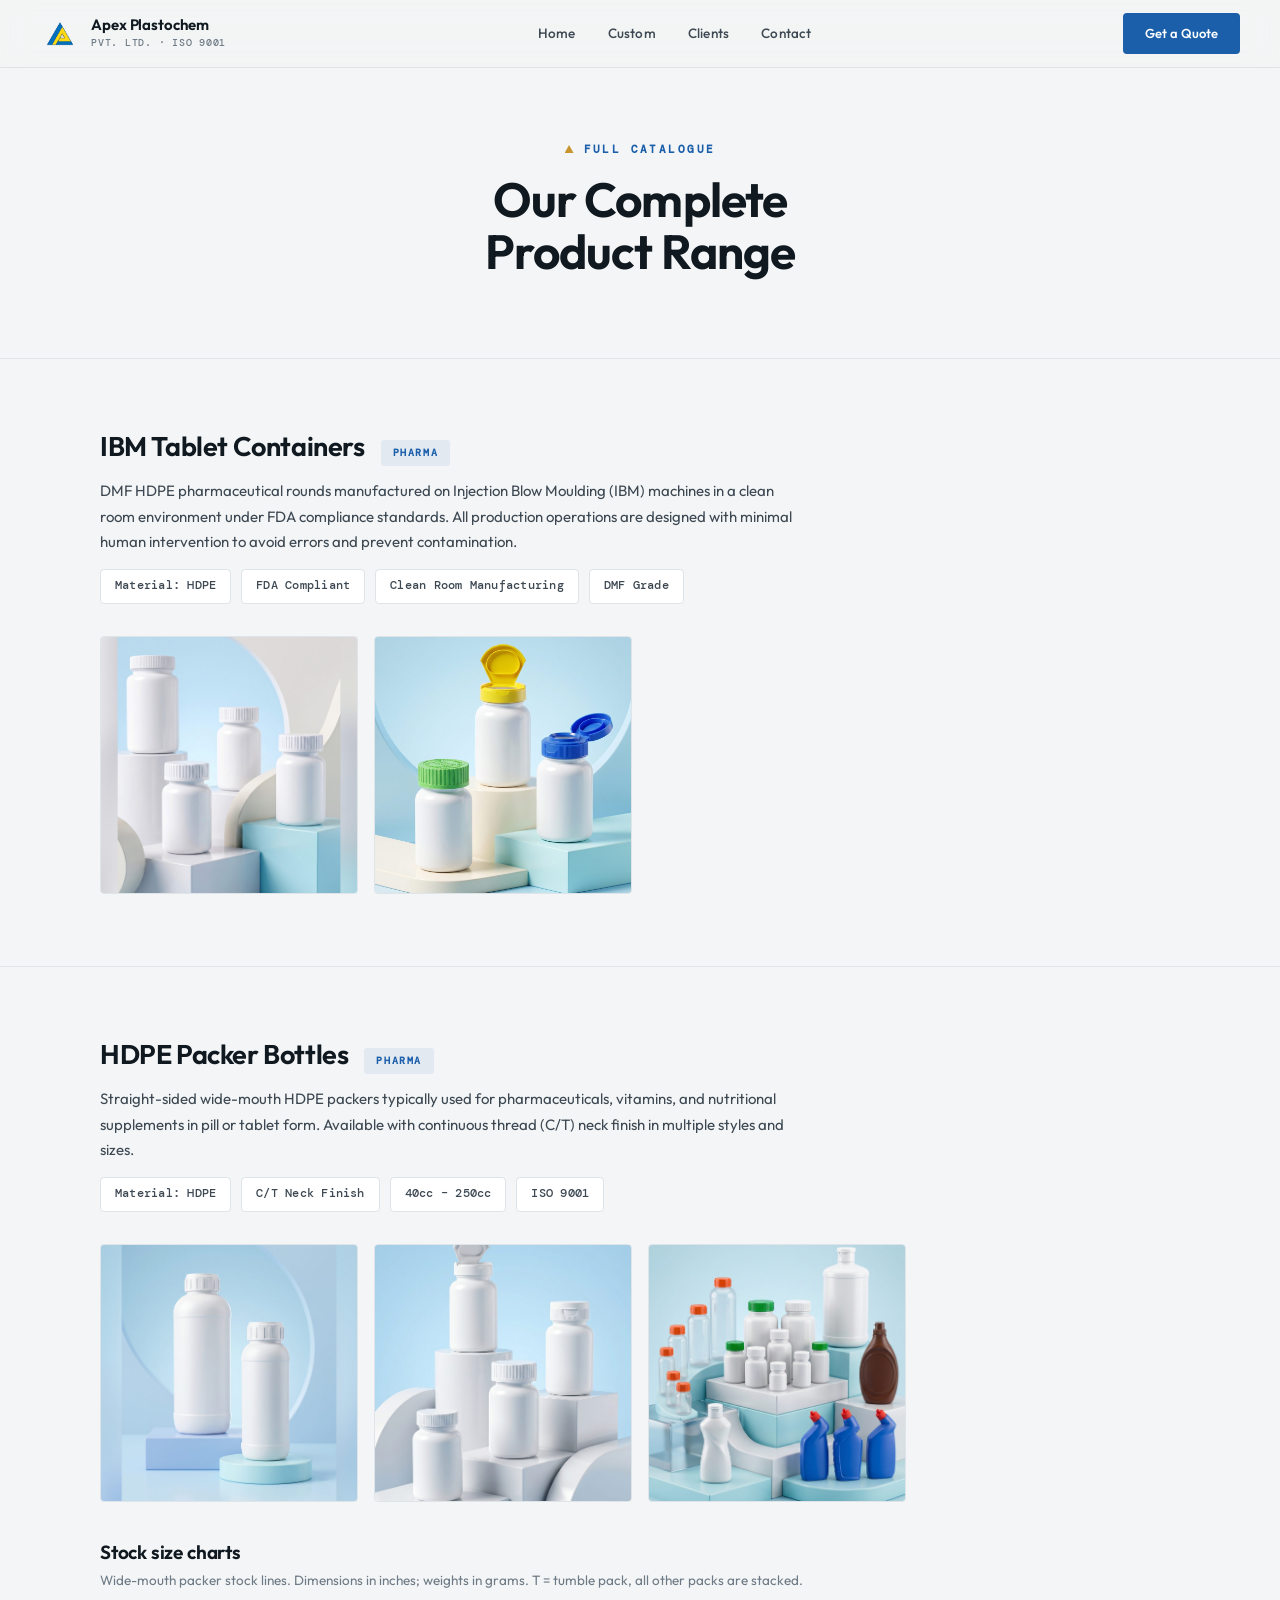
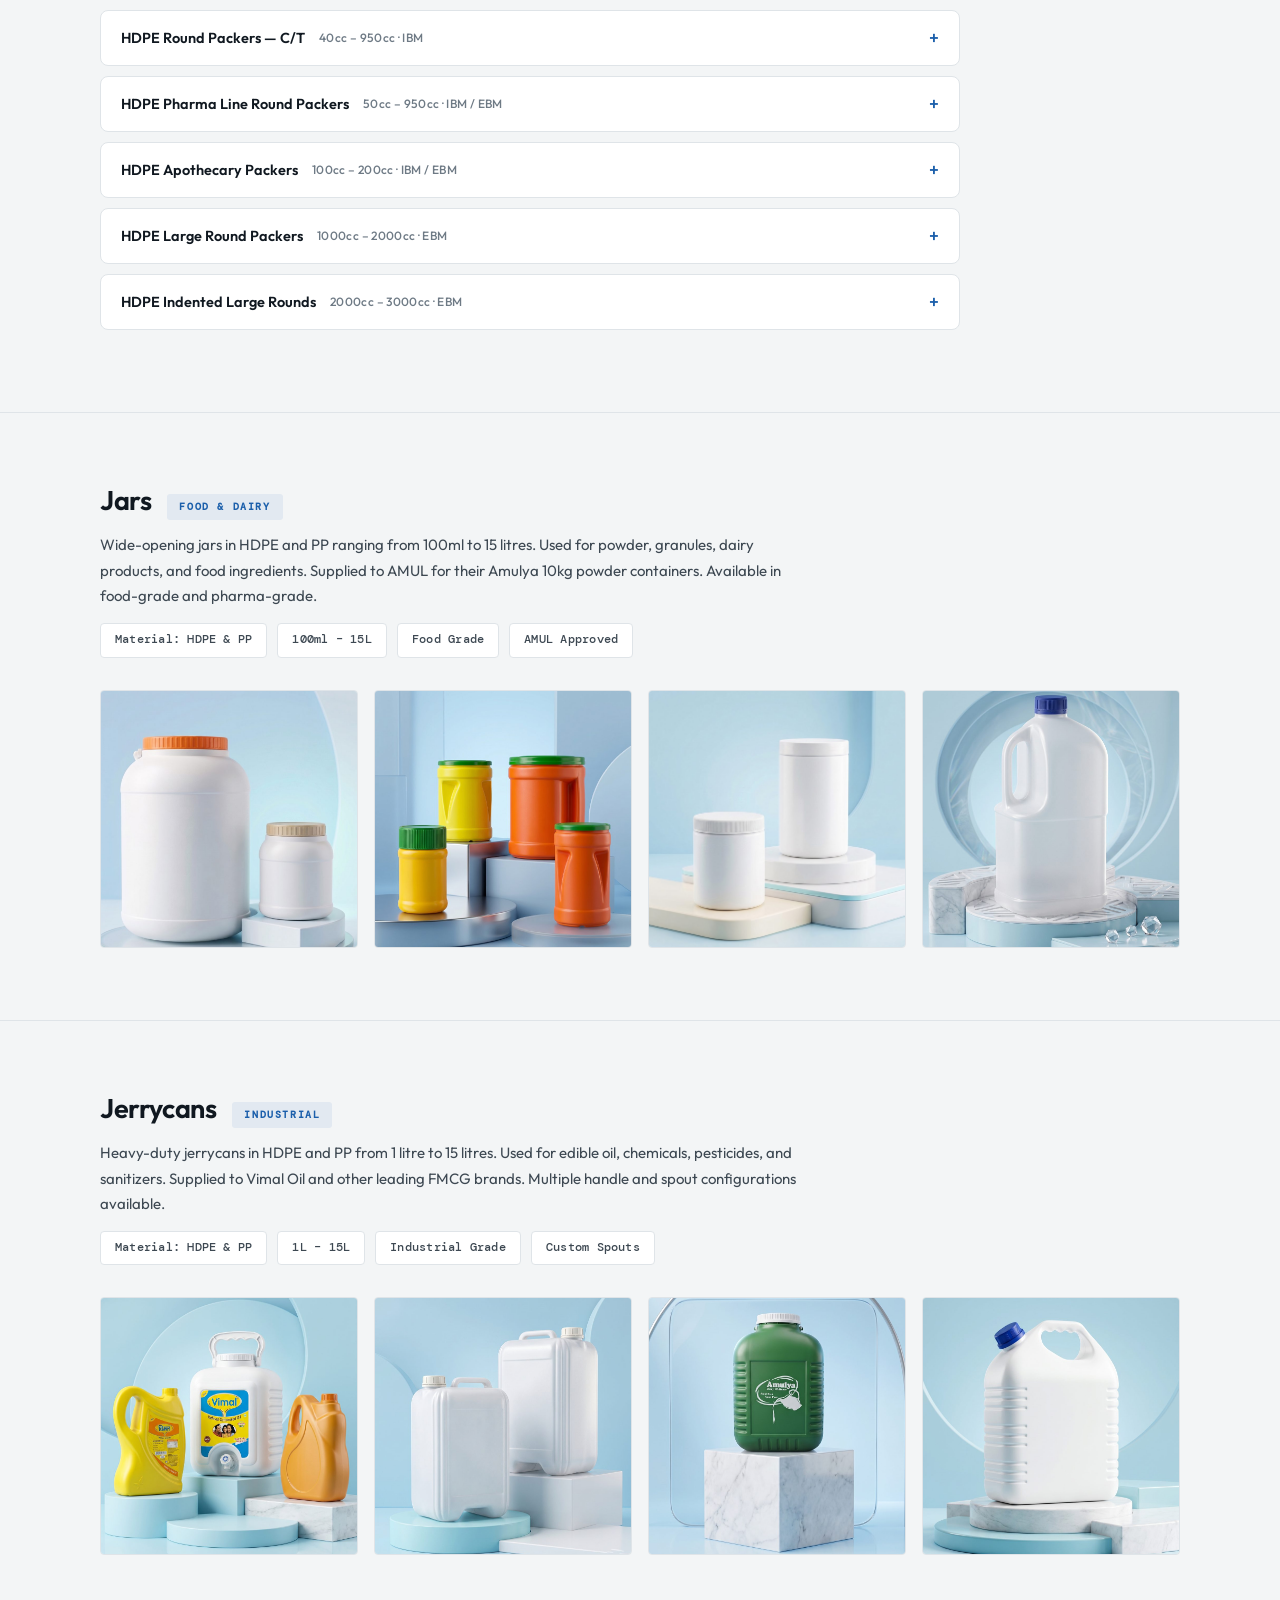
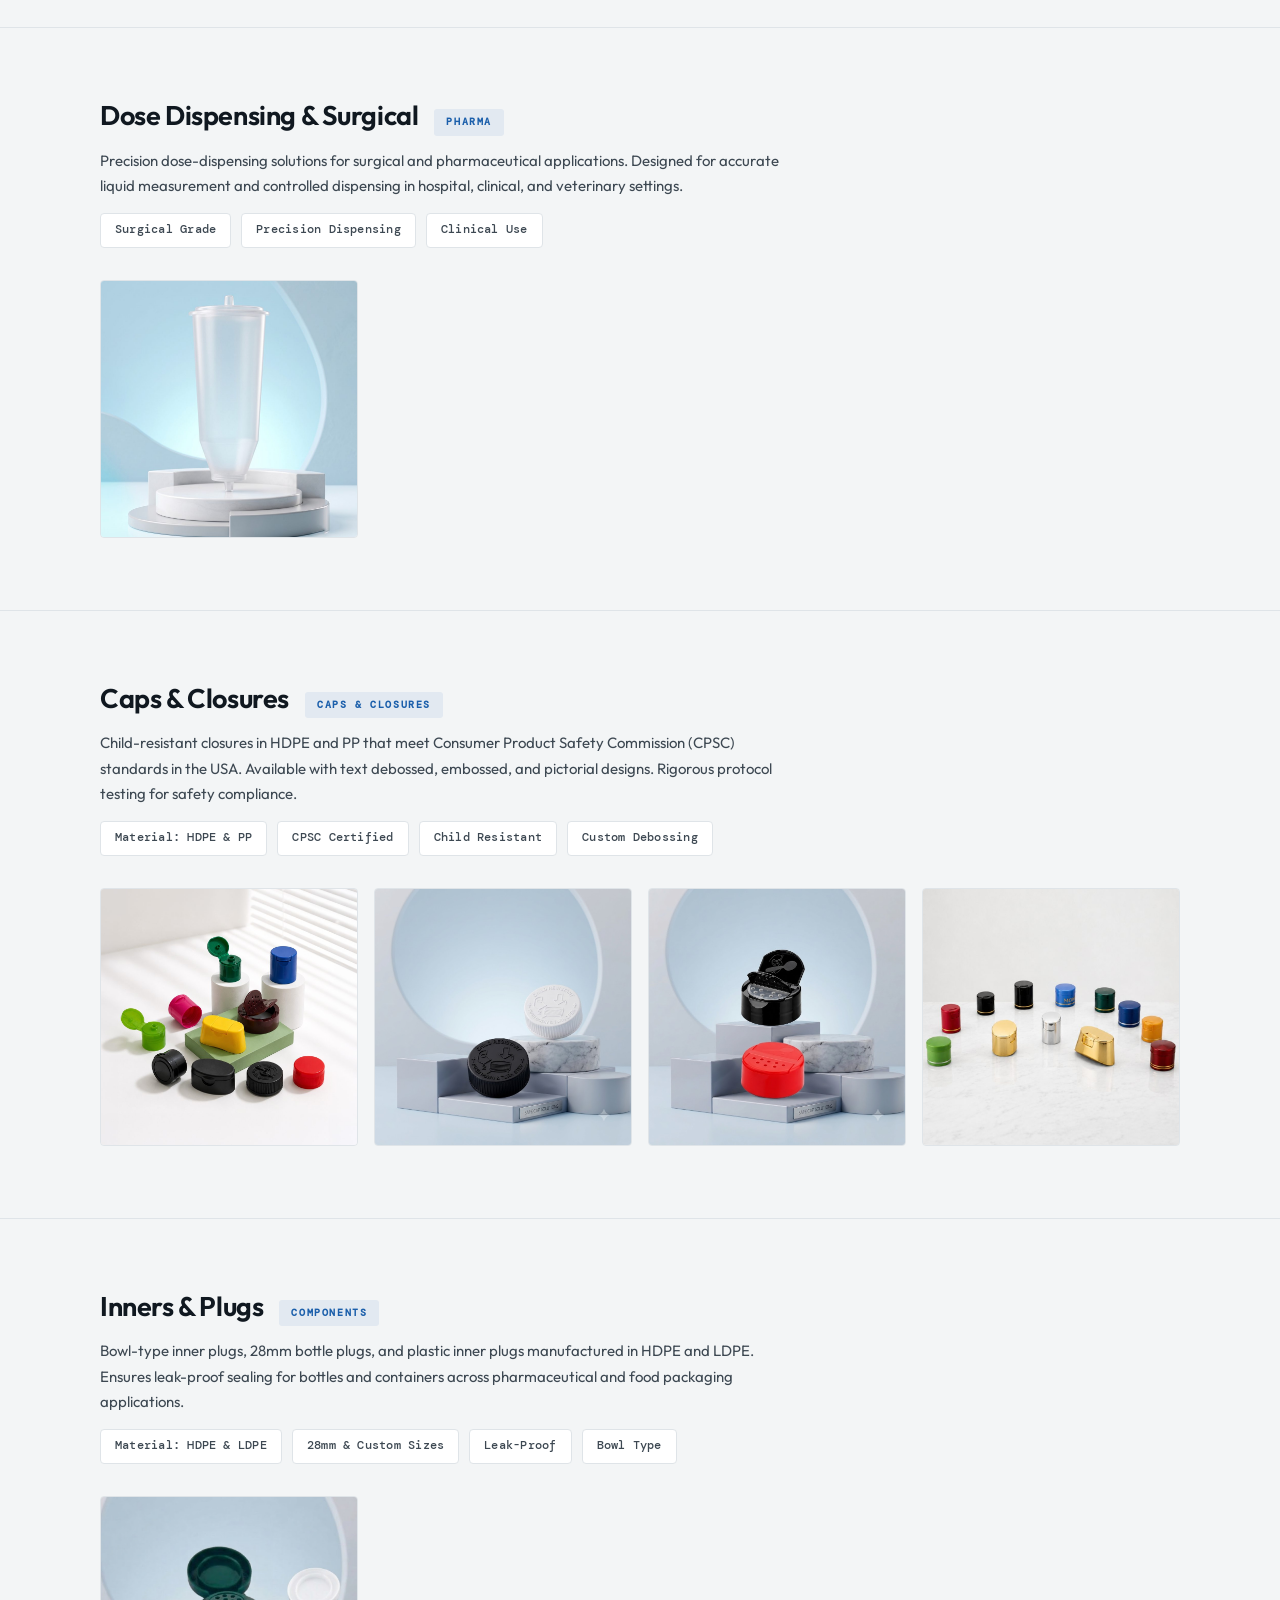
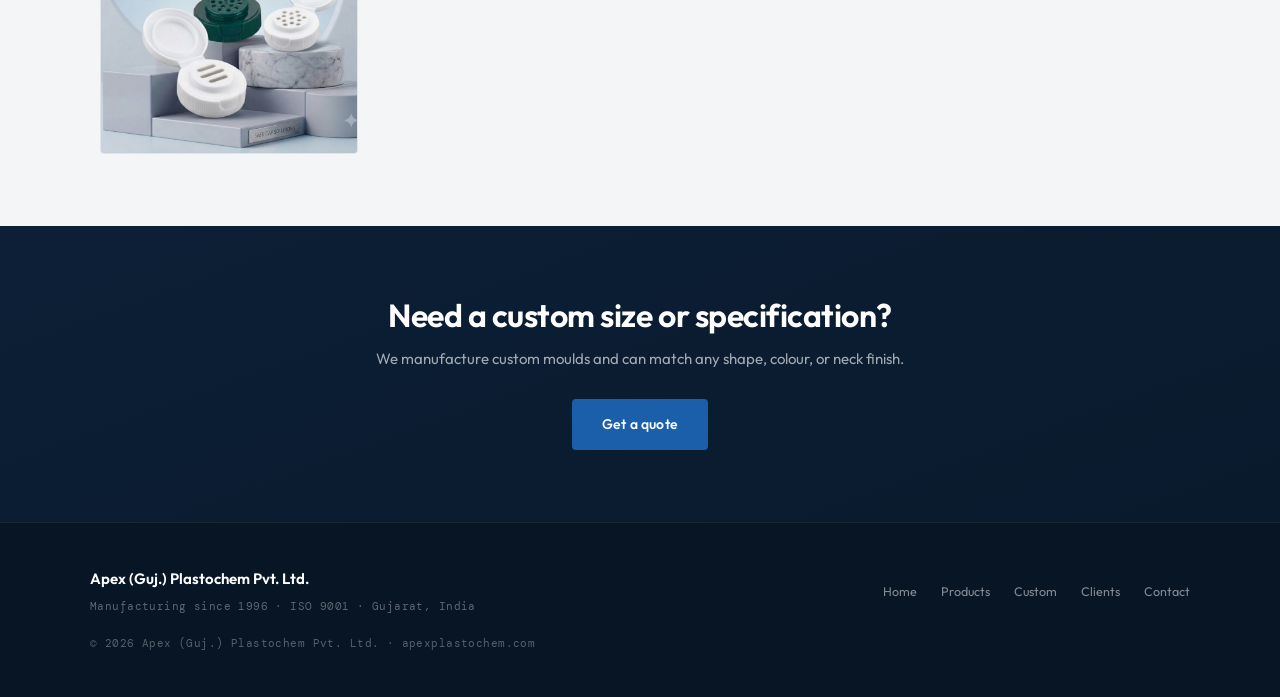
==== commit 6f0f464c: "SEO setup: sitemap, robots.txt, meta/OG/Twitter tags, IndexNow key - Add hand-maintained sitemap.xml" ====
--- a/products/index.html
+++ b/products/index.html
@@ -3,13 +3,49 @@
   <head>
     <meta charset="UTF-8" />
     <meta name="viewport" content="width=device-width, initial-scale=1.0" />
-    <title>
-      Products — Apex Plastochem | HDPE Bottles, Jars, Jerrycans, Caps
-    </title>
+    <title>HDPE Bottles, Jars, Jerrycans & Caps | Apex Plastochem</title>
     <meta
       name="description"
-      content="Complete product catalogue — IBM tablet containers, HDPE packer bottles, jars (100ml–15L), jerrycans (1L–15L), dose dispensing, caps & closures, inners & plugs. ISO 9001 certified."
+      content="Product catalogue: IBM tablet containers, HDPE packer bottles, jars (100ml–15L), jerrycans (1L–15L), dose dispensing, caps, closures, inners & plugs."
     />
+    <link rel="canonical" href="https://apexplastochem.com/products/" />
+
+    <!-- Open Graph (link previews on WhatsApp, LinkedIn, Facebook, etc.) -->
+    <meta property="og:type" content="website" />
+    <meta property="og:site_name" content="Apex Plastochem" />
+    <meta property="og:locale" content="en_IN" />
+    <meta property="og:url" content="https://apexplastochem.com/products/" />
+    <meta
+      property="og:title"
+      content="HDPE Bottles, Jars, Jerrycans & Caps | Apex Plastochem"
+    />
+    <meta
+      property="og:description"
+      content="Product catalogue: IBM tablet containers, HDPE packer bottles, jars (100ml–15L), jerrycans (1L–15L), dose dispensing, caps, closures, inners & plugs."
+    />
+    <meta
+      property="og:image"
+      content="https://apexplastochem.com/images/hero-ai-caps.jpg"
+    />
+    <meta property="og:image:width" content="1198" />
+    <meta property="og:image:height" content="693" />
+    <meta property="og:image:alt" content="Apex Plastochem caps and closures" />
+
+    <!-- Twitter / X card -->
+    <meta name="twitter:card" content="summary_large_image" />
+    <meta
+      name="twitter:title"
+      content="HDPE Bottles, Jars, Jerrycans & Caps | Apex Plastochem"
+    />
+    <meta
+      name="twitter:description"
+      content="Product catalogue: IBM tablet containers, HDPE packer bottles, jars (100ml–15L), jerrycans (1L–15L), dose dispensing, caps, closures, inners & plugs."
+    />
+    <meta
+      name="twitter:image"
+      content="https://apexplastochem.com/images/hero-ai-caps.jpg"
+    />
+    <meta name="twitter:image:alt" content="Apex Plastochem caps and closures" />
     <!-- Favicon -->
     <link rel="icon" href="/favicon.ico" sizes="any" />
     <link rel="icon" href="/icon-192.png" type="image/png" />
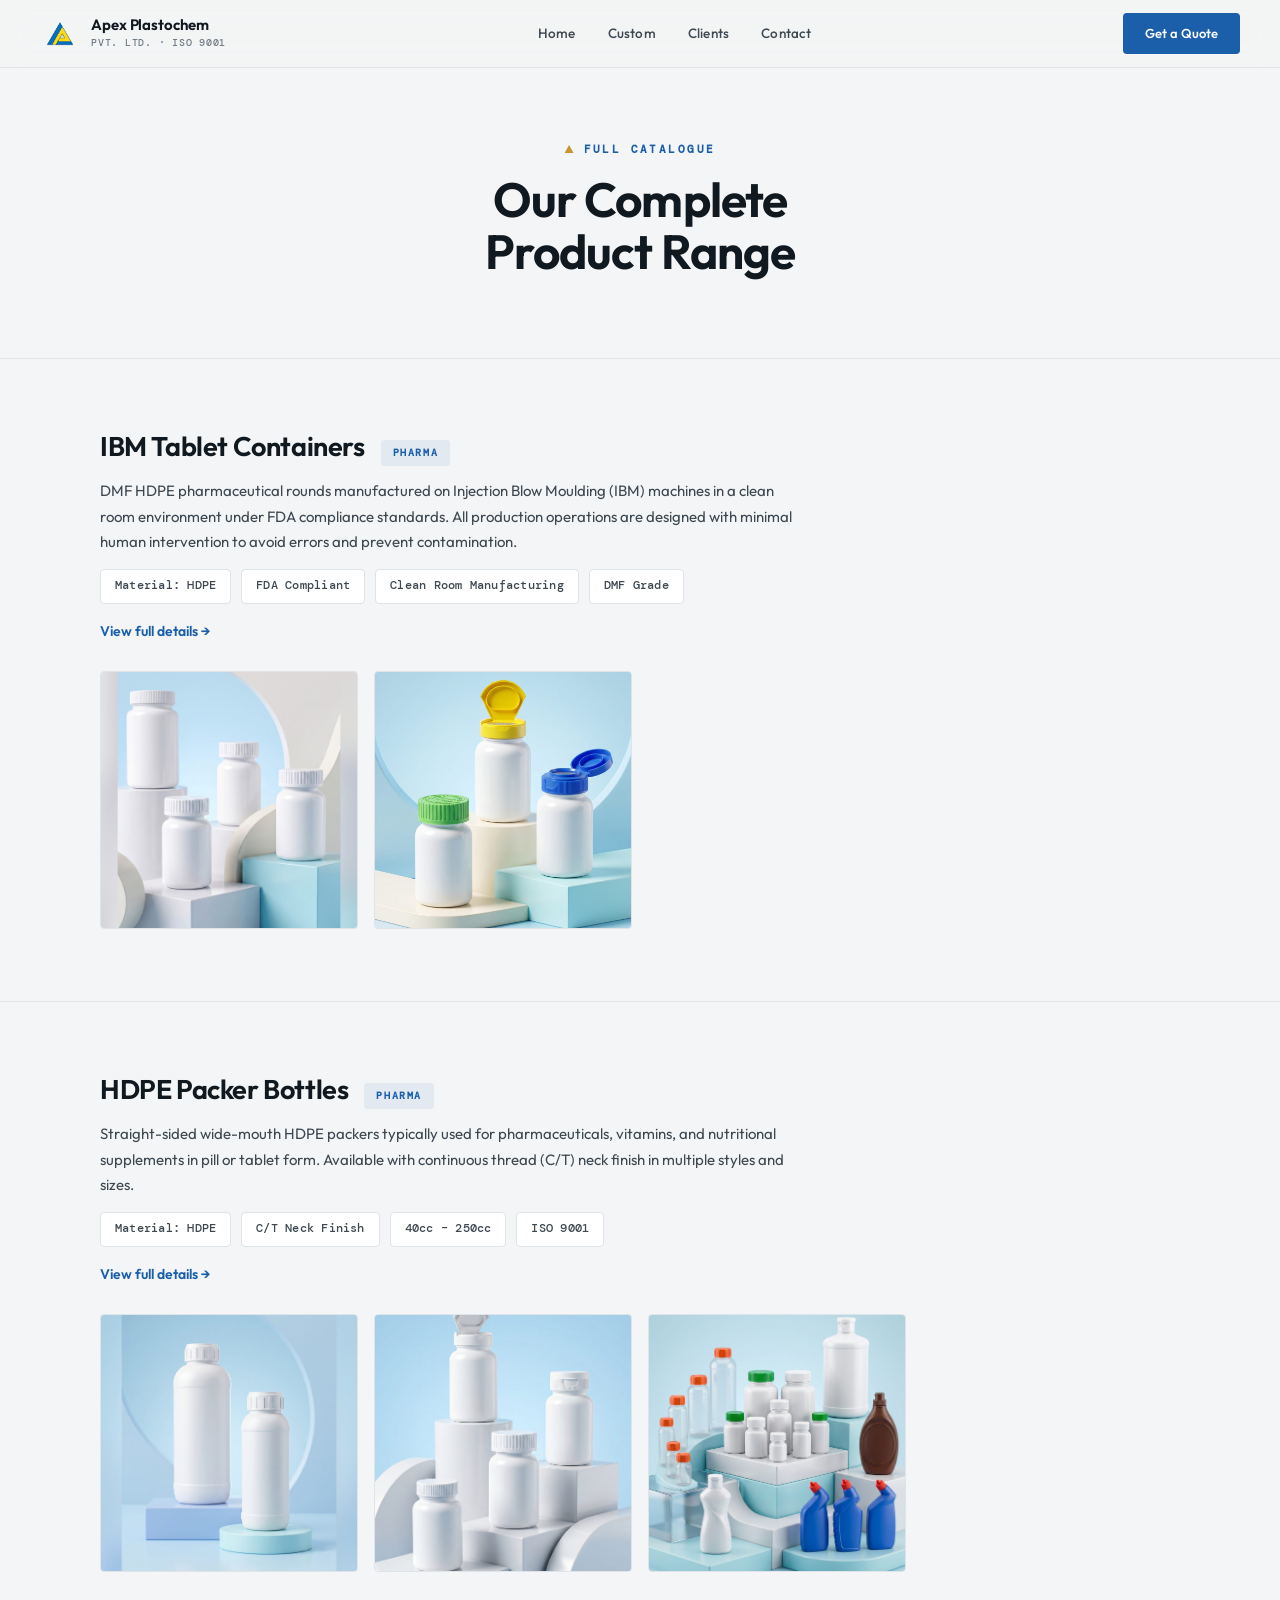
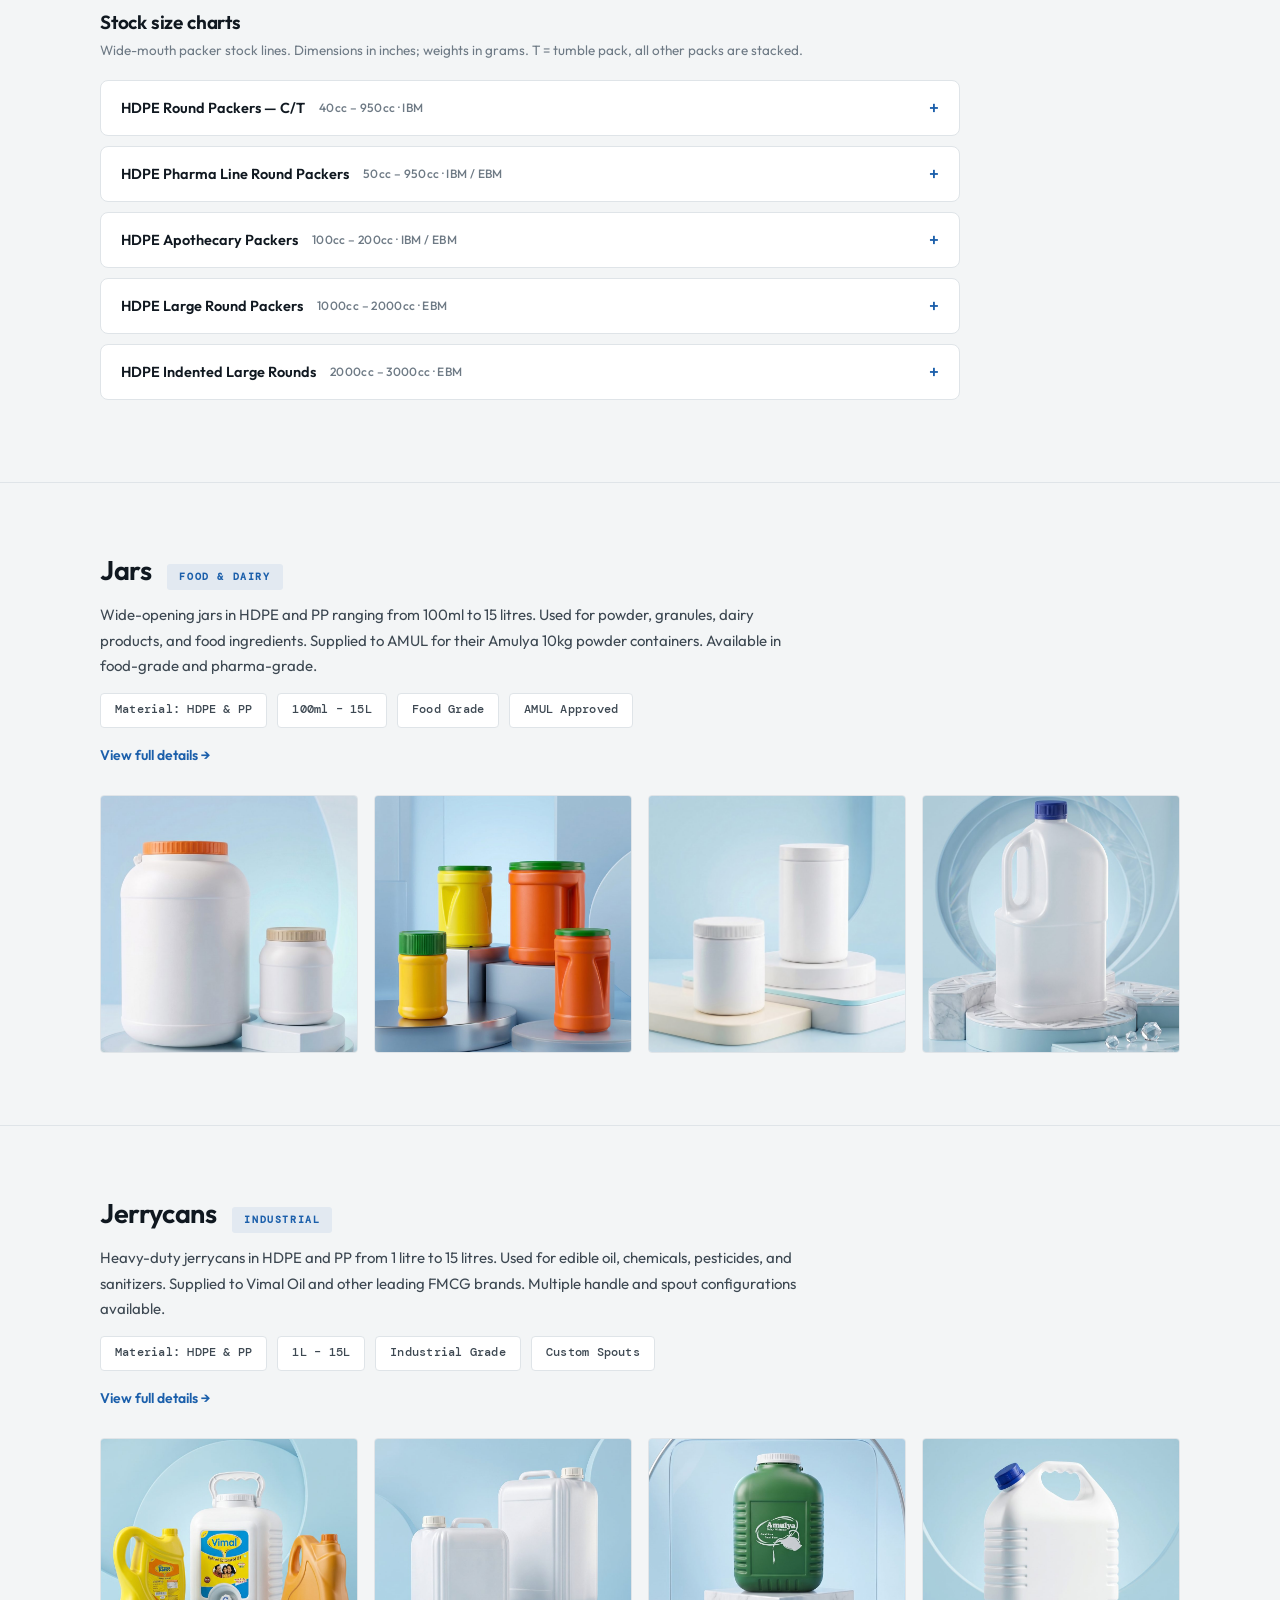
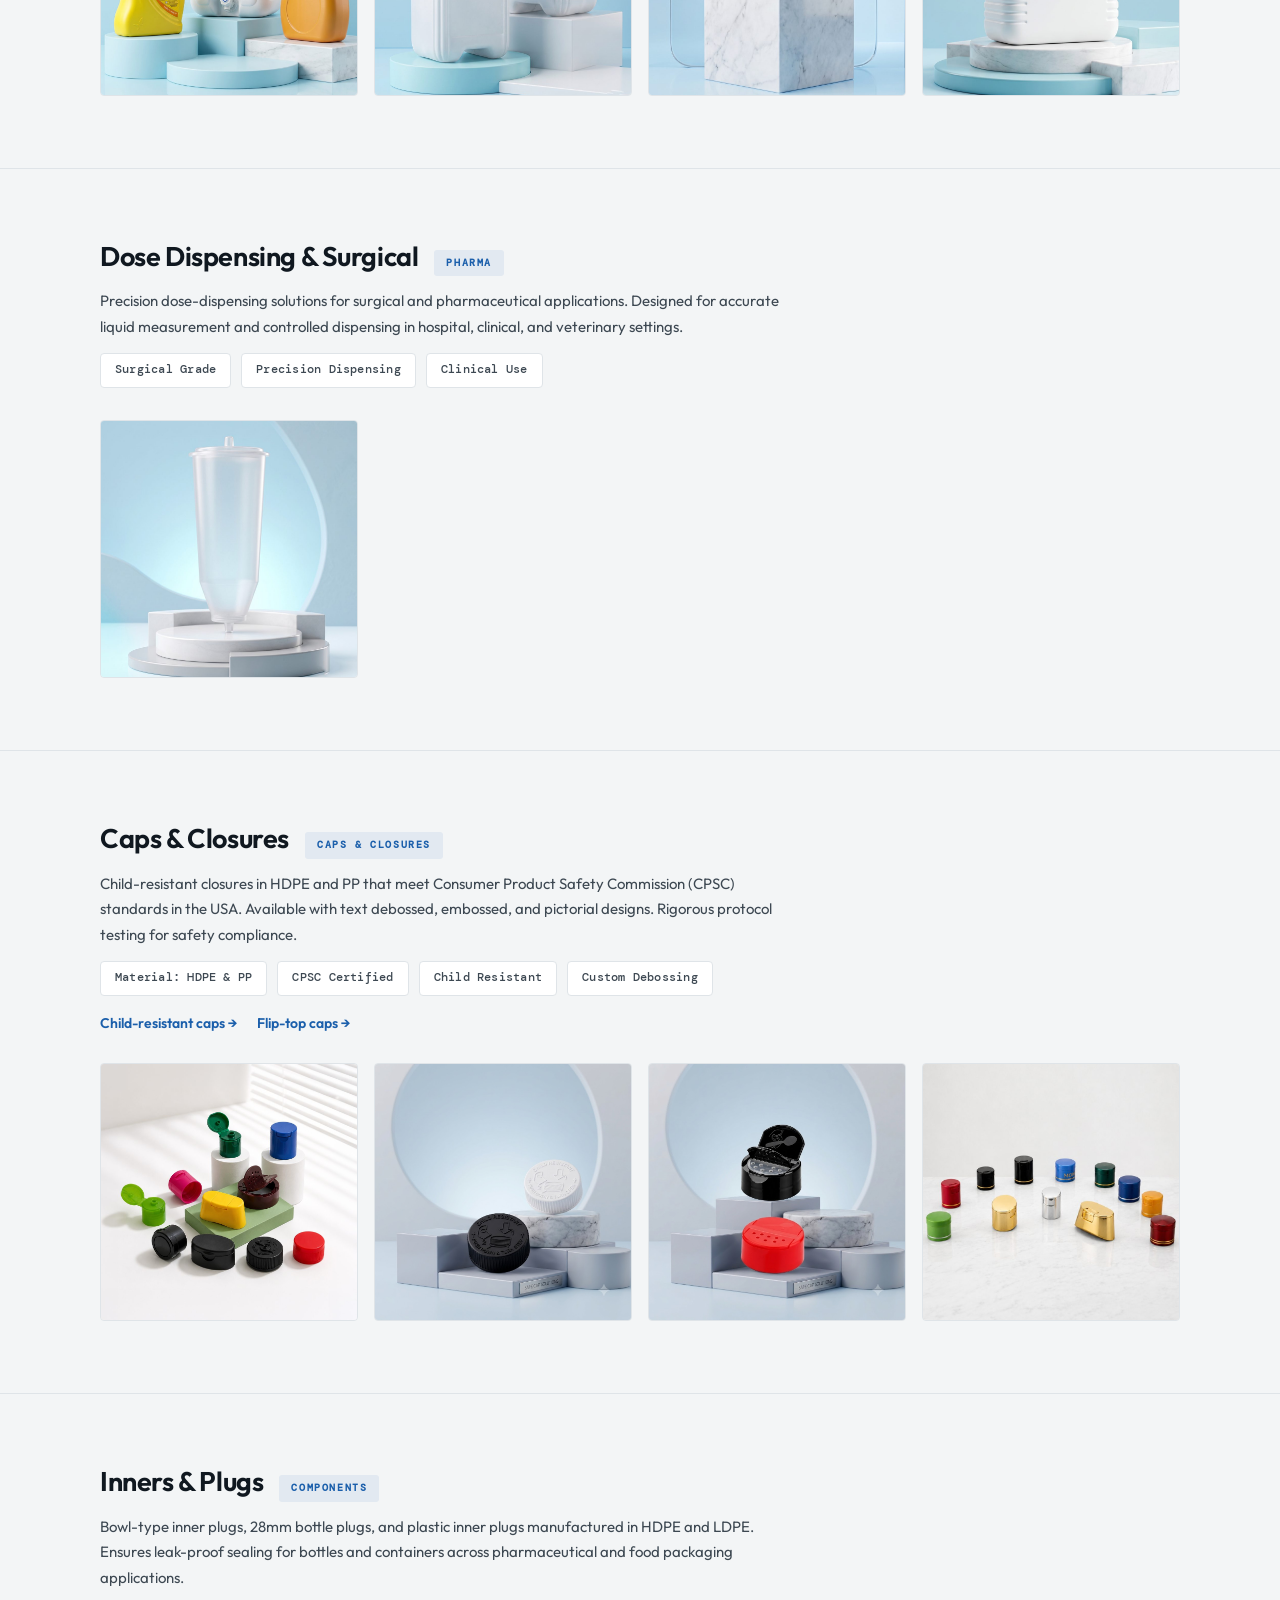
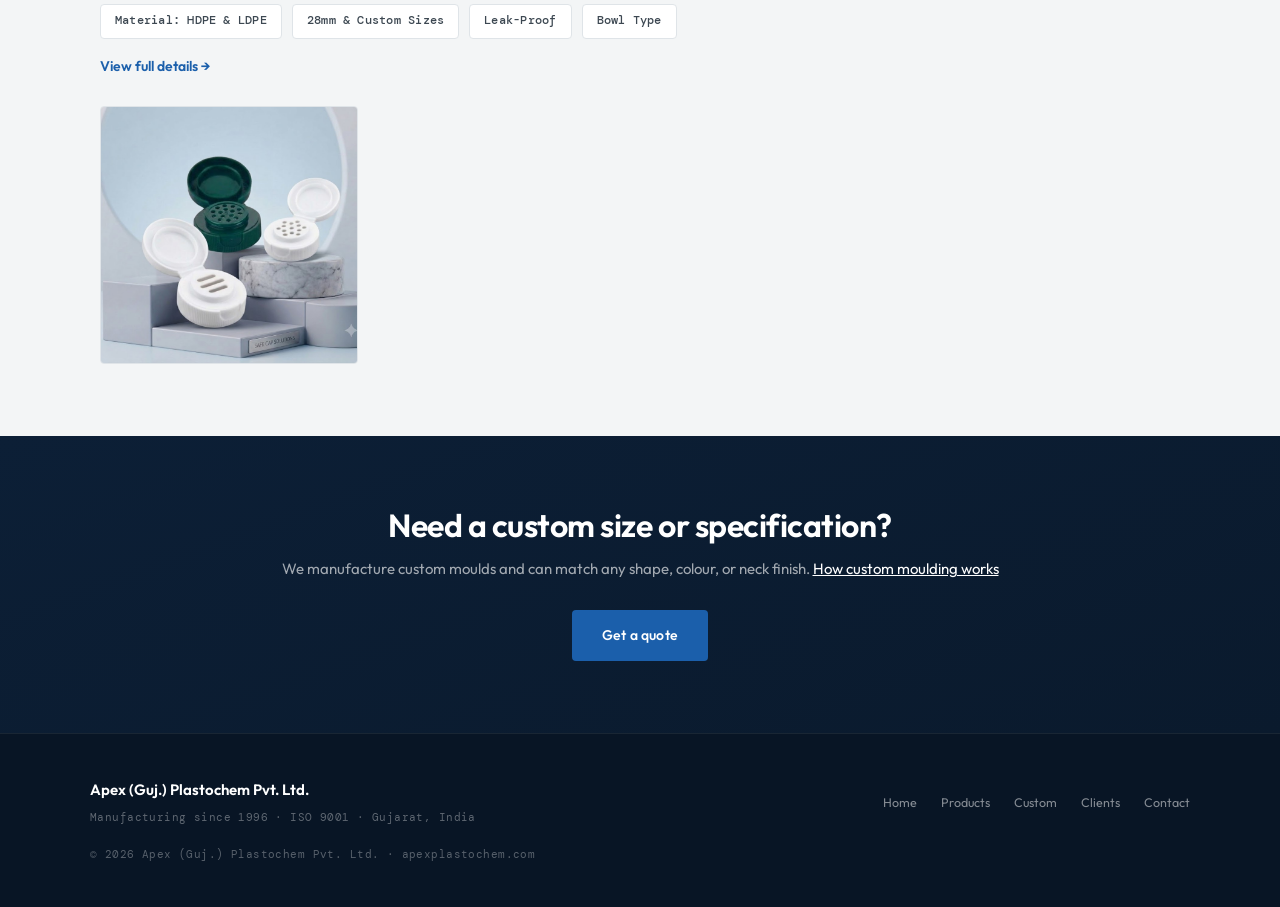
==== commit f53713c2: "Add six product detail pages for SEO New pages for HDPE pharma bottles, child-resistant caps, flip-t" ====
--- a/products/index.html
+++ b/products/index.html
@@ -280,6 +280,22 @@
         margin-top: 12px;
       }
 
+      /* Links to product detail pages */
+      .detail-links {
+        display: flex;
+        gap: 20px;
+        flex-wrap: wrap;
+        margin: -16px 0 28px;
+      }
+      .detail-link {
+        font-size: 14px;
+        font-weight: 600;
+        color: var(--blue);
+      }
+      .detail-link:hover {
+        text-decoration: underline;
+      }
+
       /* Lightbox */
       .lightbox {
         display: none;
@@ -399,6 +415,7 @@
         <span class="spec-item">Clean Room Manufacturing</span>
         <span class="spec-item">DMF Grade</span>
       </div>
+      <div class="detail-links"><a class="detail-link" href="/products/hdpe-pharma-bottles/">View full details →</a></div>
       <div class="product-gallery">
         <img
           src="../images/catalogue/ibm-tablet-containers.jpg"
@@ -433,6 +450,7 @@
         <span class="spec-item">40cc – 250cc</span>
         <span class="spec-item">ISO 9001</span>
       </div>
+      <div class="detail-links"><a class="detail-link" href="/products/hdpe-pharma-bottles/">View full details →</a></div>
       <div class="product-gallery">
         <img
           src="../images/catalogue/packer-bottles.jpg"
@@ -613,6 +631,7 @@
         <span class="spec-item">Food Grade</span>
         <span class="spec-item">AMUL Approved</span>
       </div>
+      <div class="detail-links"><a class="detail-link" href="/products/hdpe-jars/">View full details →</a></div>
       <div class="product-gallery">
         <img
           src="../images/catalogue/jars-large.jpg"
@@ -657,6 +676,7 @@
         <span class="spec-item">Industrial Grade</span>
         <span class="spec-item">Custom Spouts</span>
       </div>
+      <div class="detail-links"><a class="detail-link" href="/products/jerrycans/">View full details →</a></div>
       <div class="product-gallery">
         <img
           src="../images/catalogue/jerrycans-vimal.jpg"
@@ -728,6 +748,7 @@
         <span class="spec-item">Child Resistant</span>
         <span class="spec-item">Custom Debossing</span>
       </div>
+      <div class="detail-links"><a class="detail-link" href="/products/child-resistant-caps/">Child-resistant caps →</a><a class="detail-link" href="/products/flip-top-caps/">Flip-top caps →</a></div>
       <div class="product-gallery">
         <img
           src="../images/catalogue/hero-caps.jpg"
@@ -771,6 +792,7 @@
         <span class="spec-item">Leak-Proof</span>
         <span class="spec-item">Bowl Type</span>
       </div>
+      <div class="detail-links"><a class="detail-link" href="/products/flip-top-caps/">View full details →</a></div>
       <div class="product-gallery">
         <img
           src="../images/catalogue/inners-plugs.jpg"
@@ -785,7 +807,7 @@
       <h2>Need a custom size or specification?</h2>
       <p>
         We manufacture custom moulds and can match any shape, colour, or neck
-        finish.
+        finish. <a href="/products/custom-moulding/" style="color: #fff; text-decoration: underline">How custom moulding works</a>
       </p>
       <a href="/#contact" class="btn-primary">Get a quote</a>
     </div>
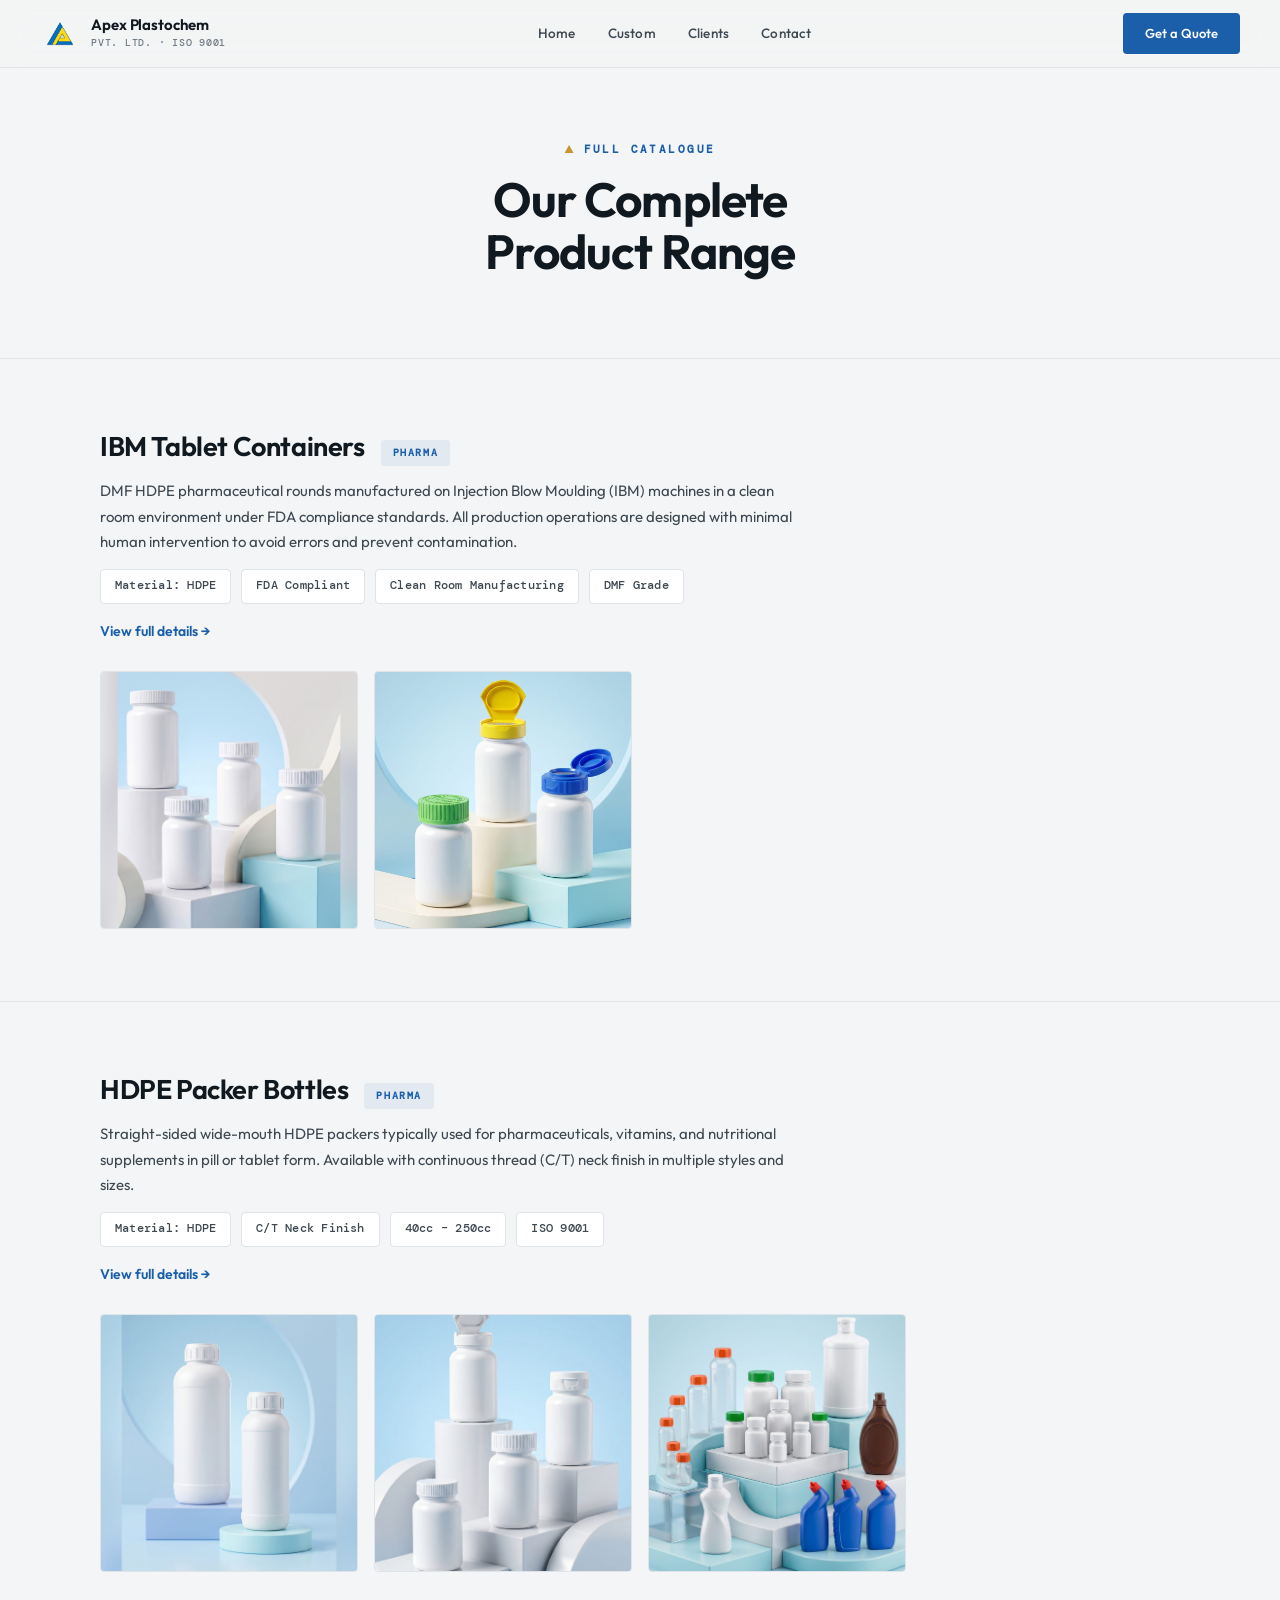
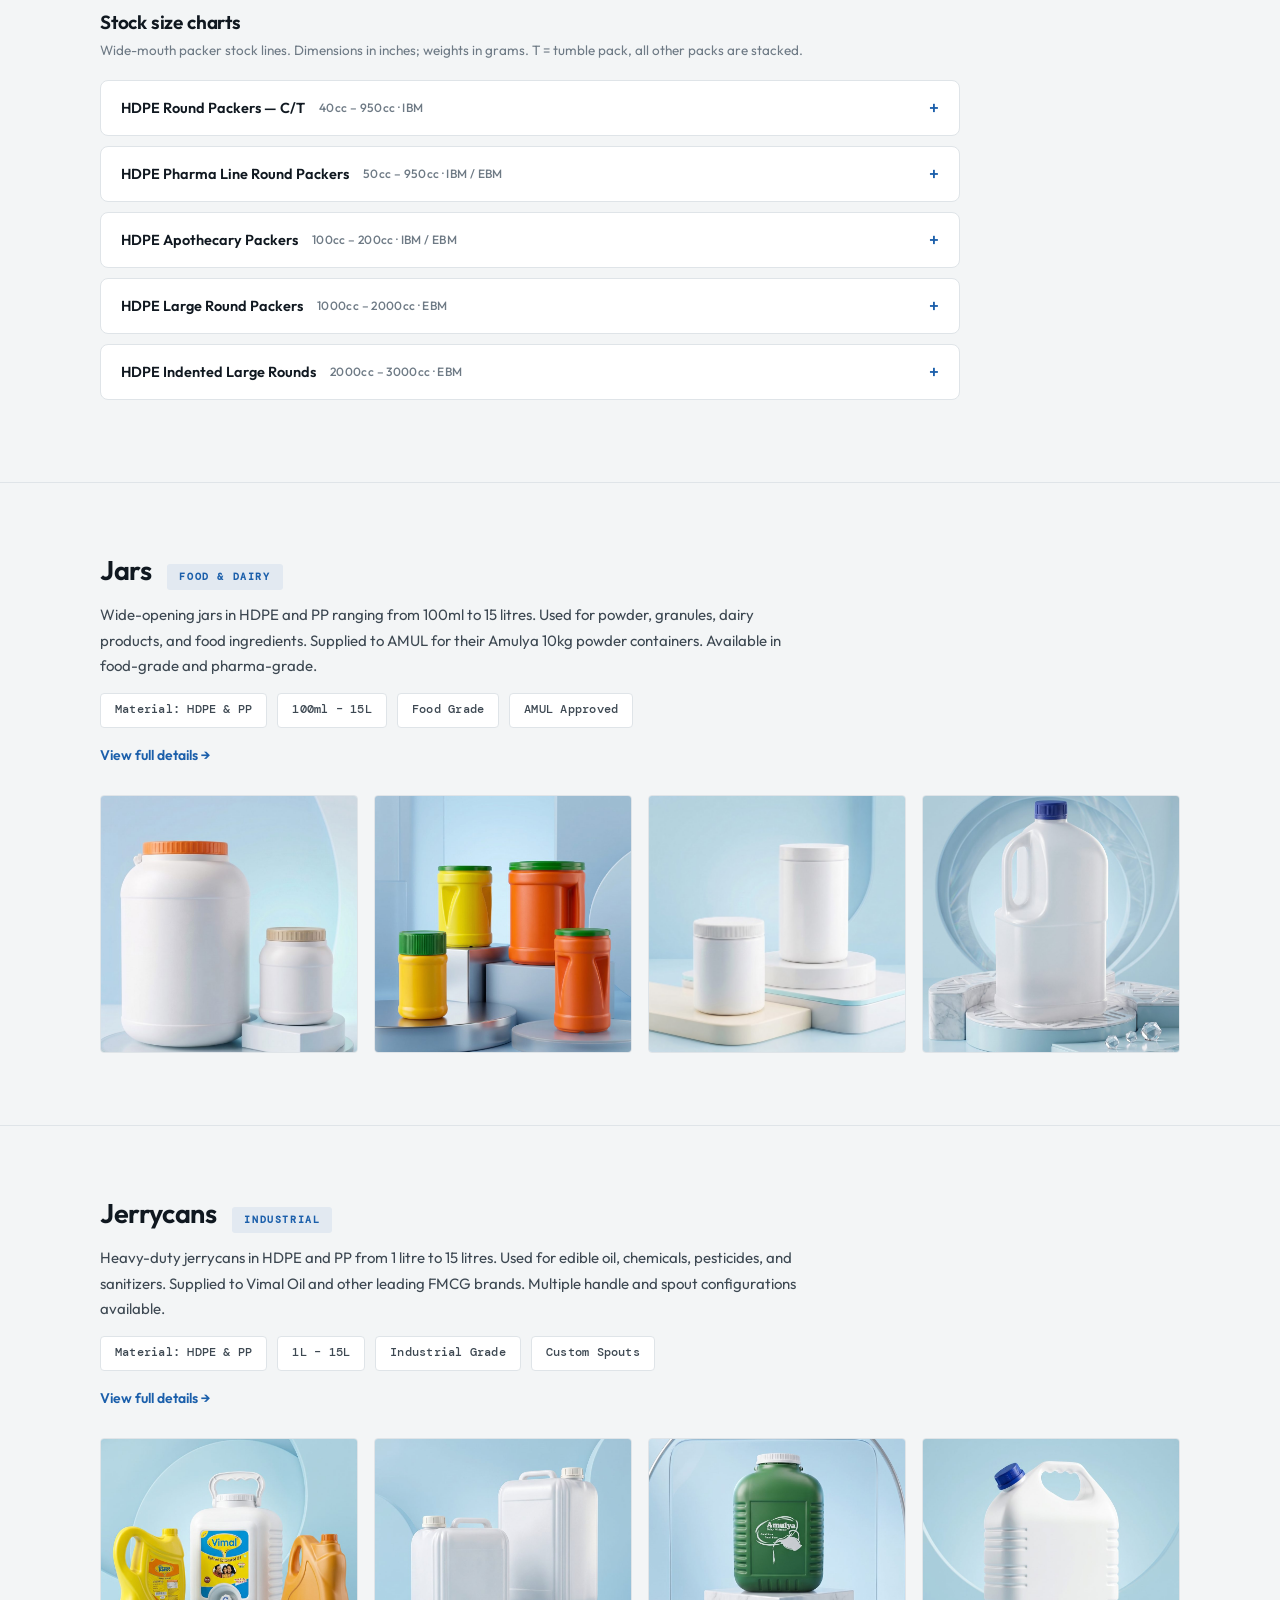
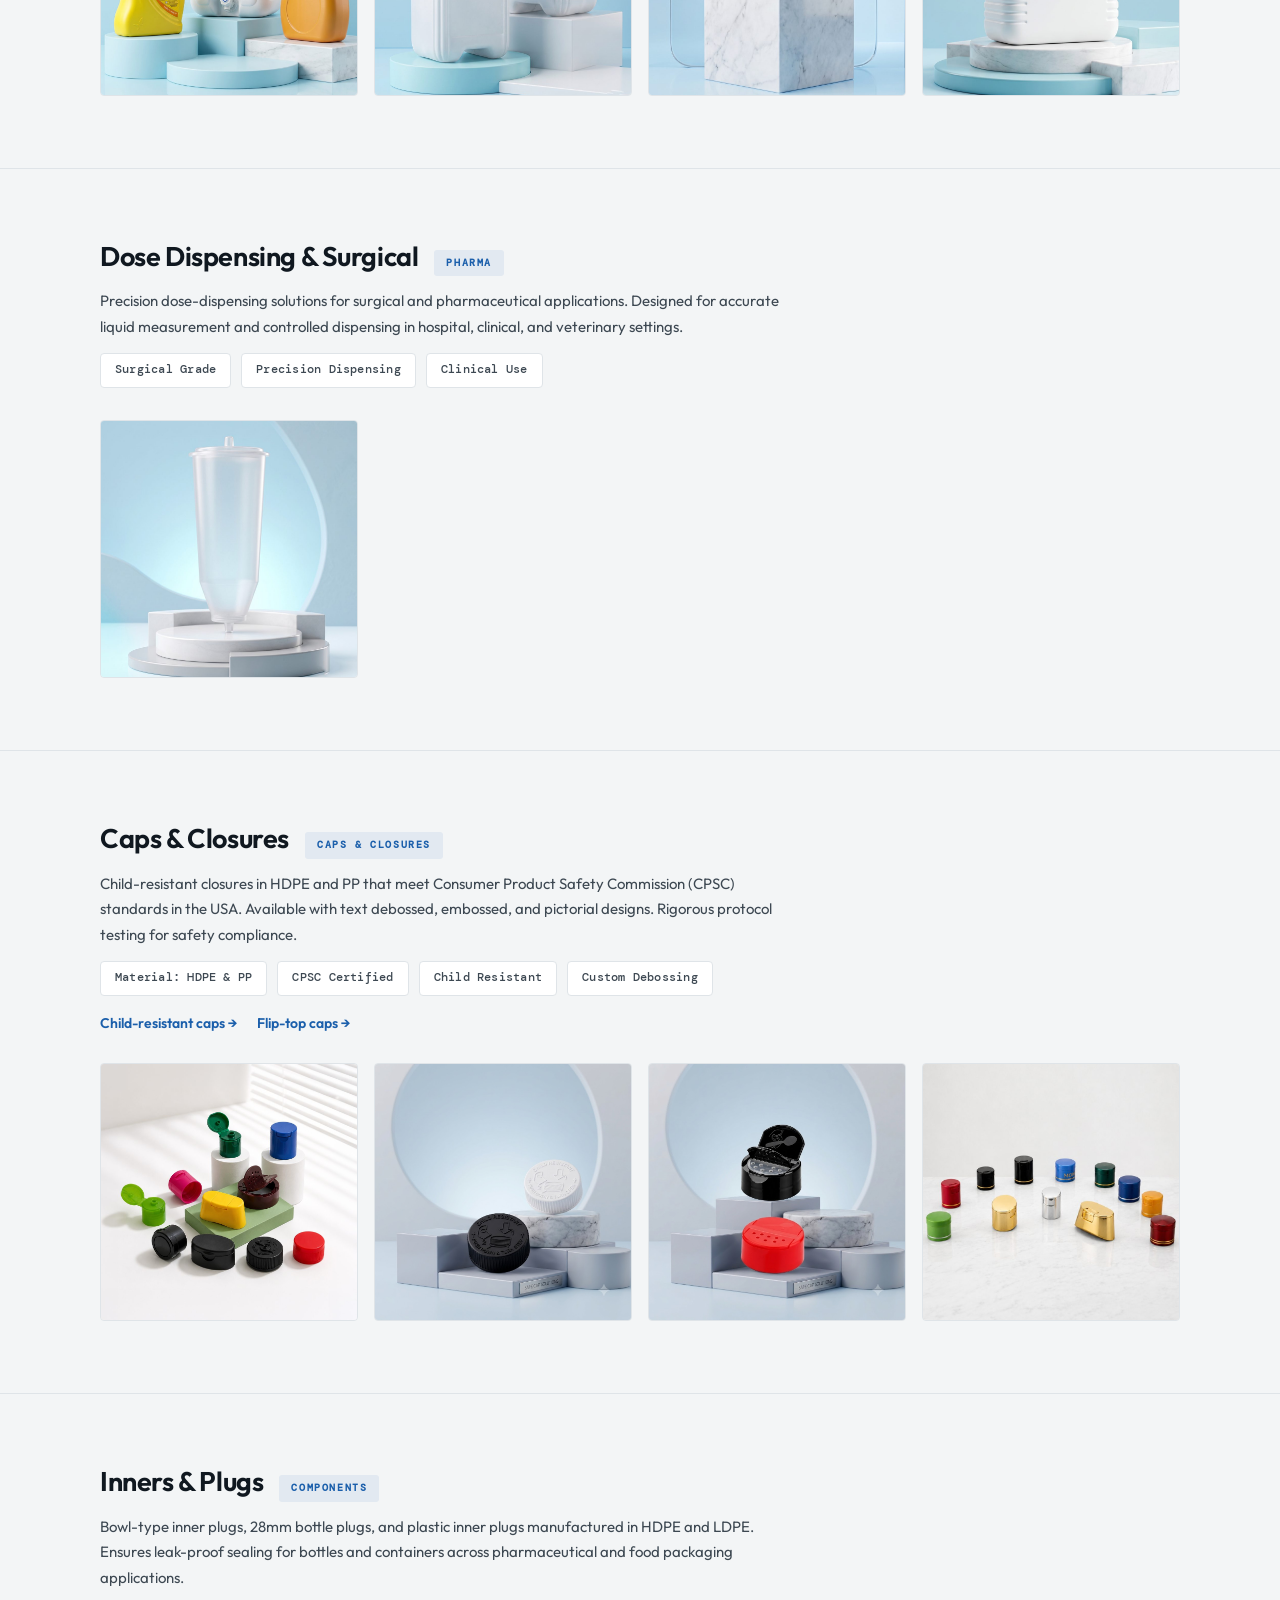
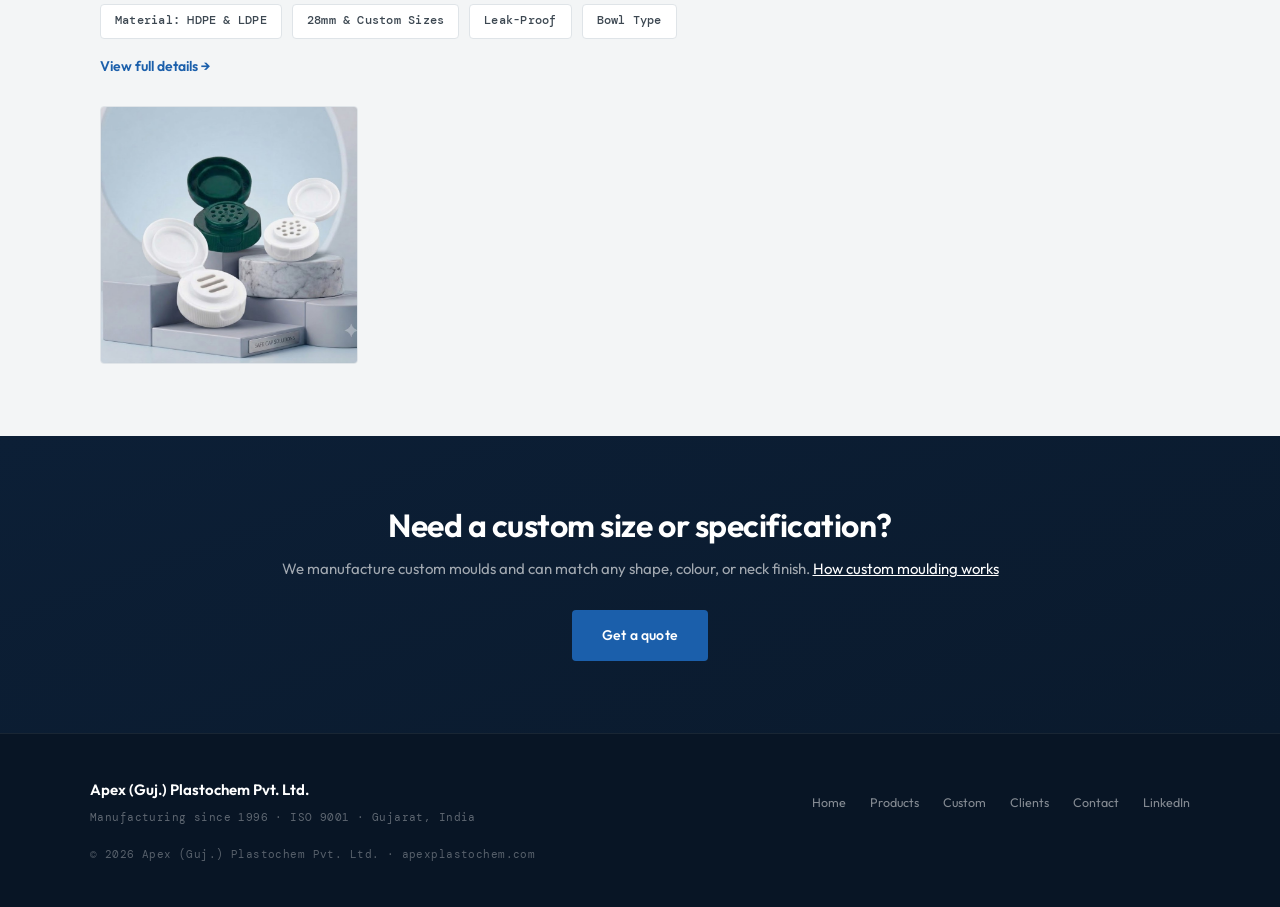
==== commit 090289c4: "Link the LinkedIn company page from the footer and structured data Co-Authored-By: Claude Opus 5.5 <" ====
--- a/products/index.html
+++ b/products/index.html
@@ -827,6 +827,7 @@
           <a href="/#custom">Custom</a>
           <a href="/#clients">Clients</a>
           <a href="/#contact">Contact</a>
+          <a href="https://www.linkedin.com/company/apex-plastochem/" target="_blank" rel="noopener">LinkedIn</a>
         </div>
         <div class="footer-copy">
           © 2026 Apex (Guj.) Plastochem Pvt. Ltd. · apexplastochem.com
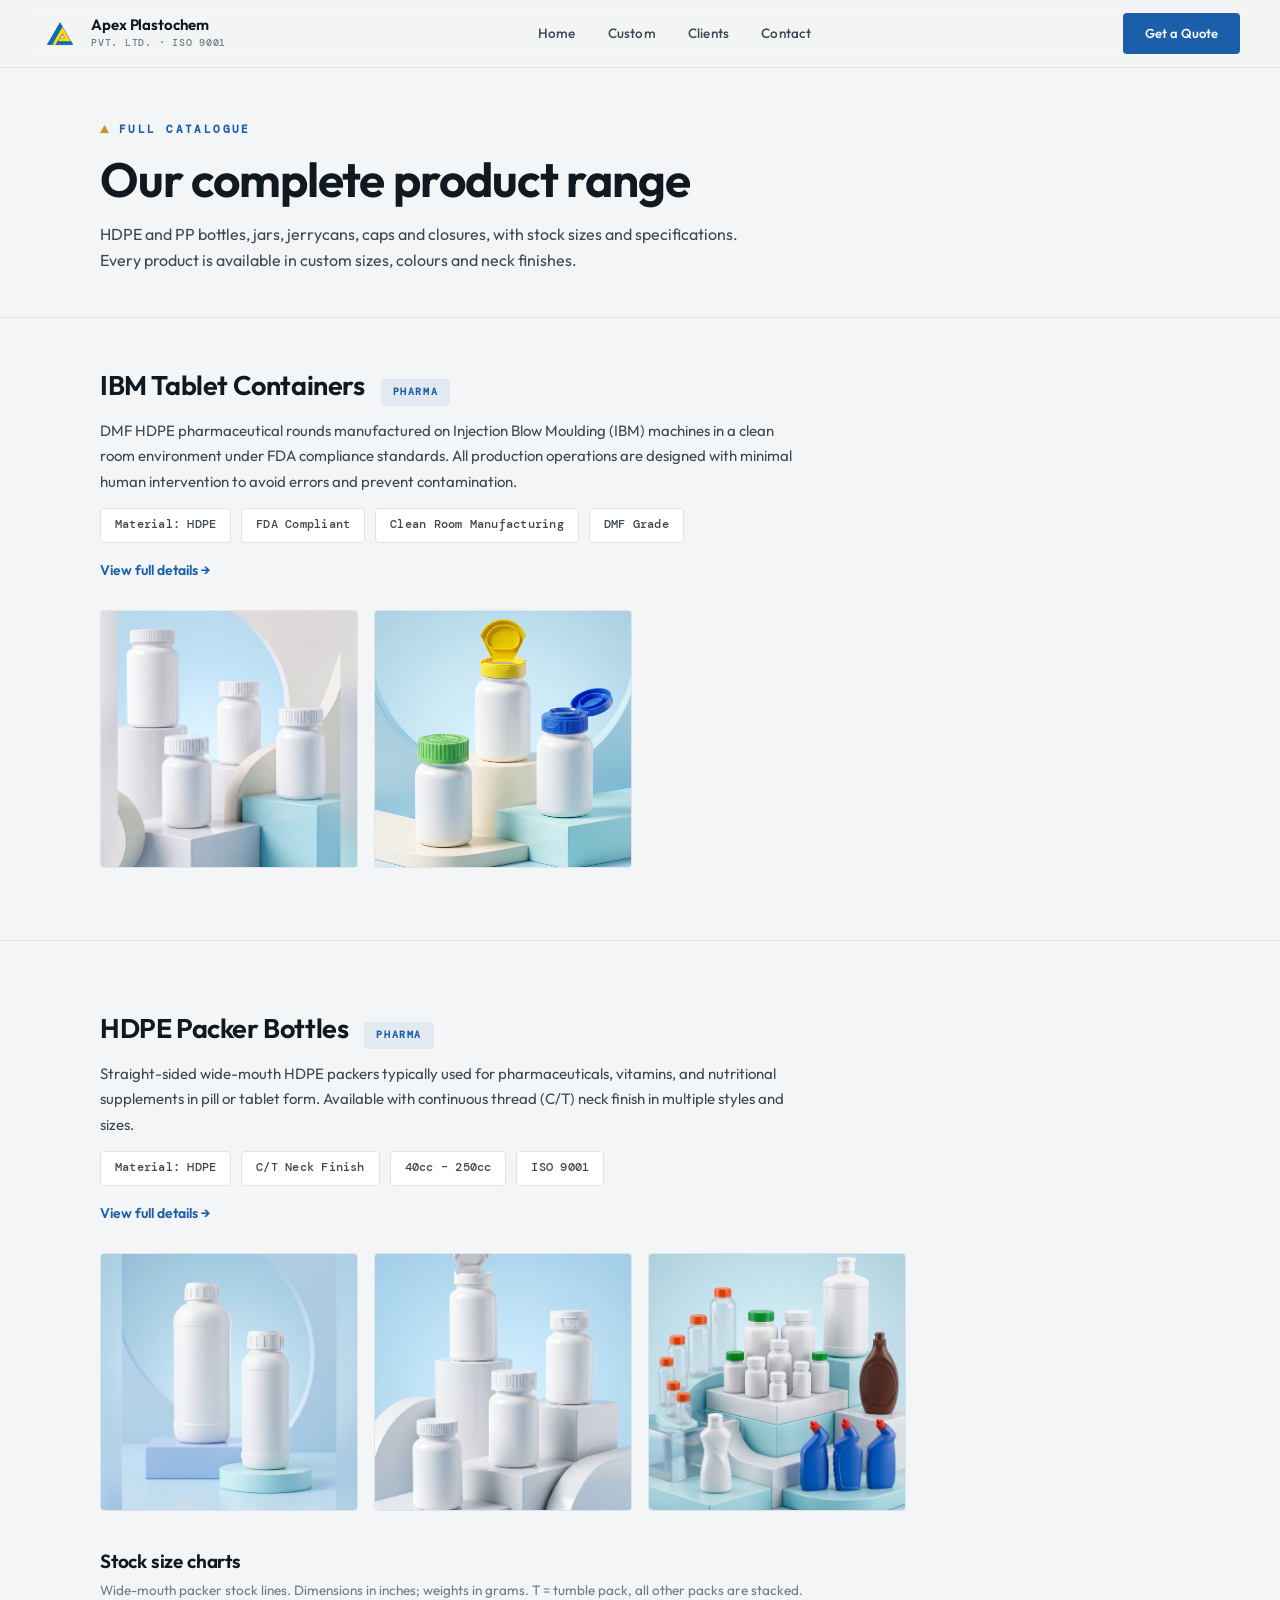
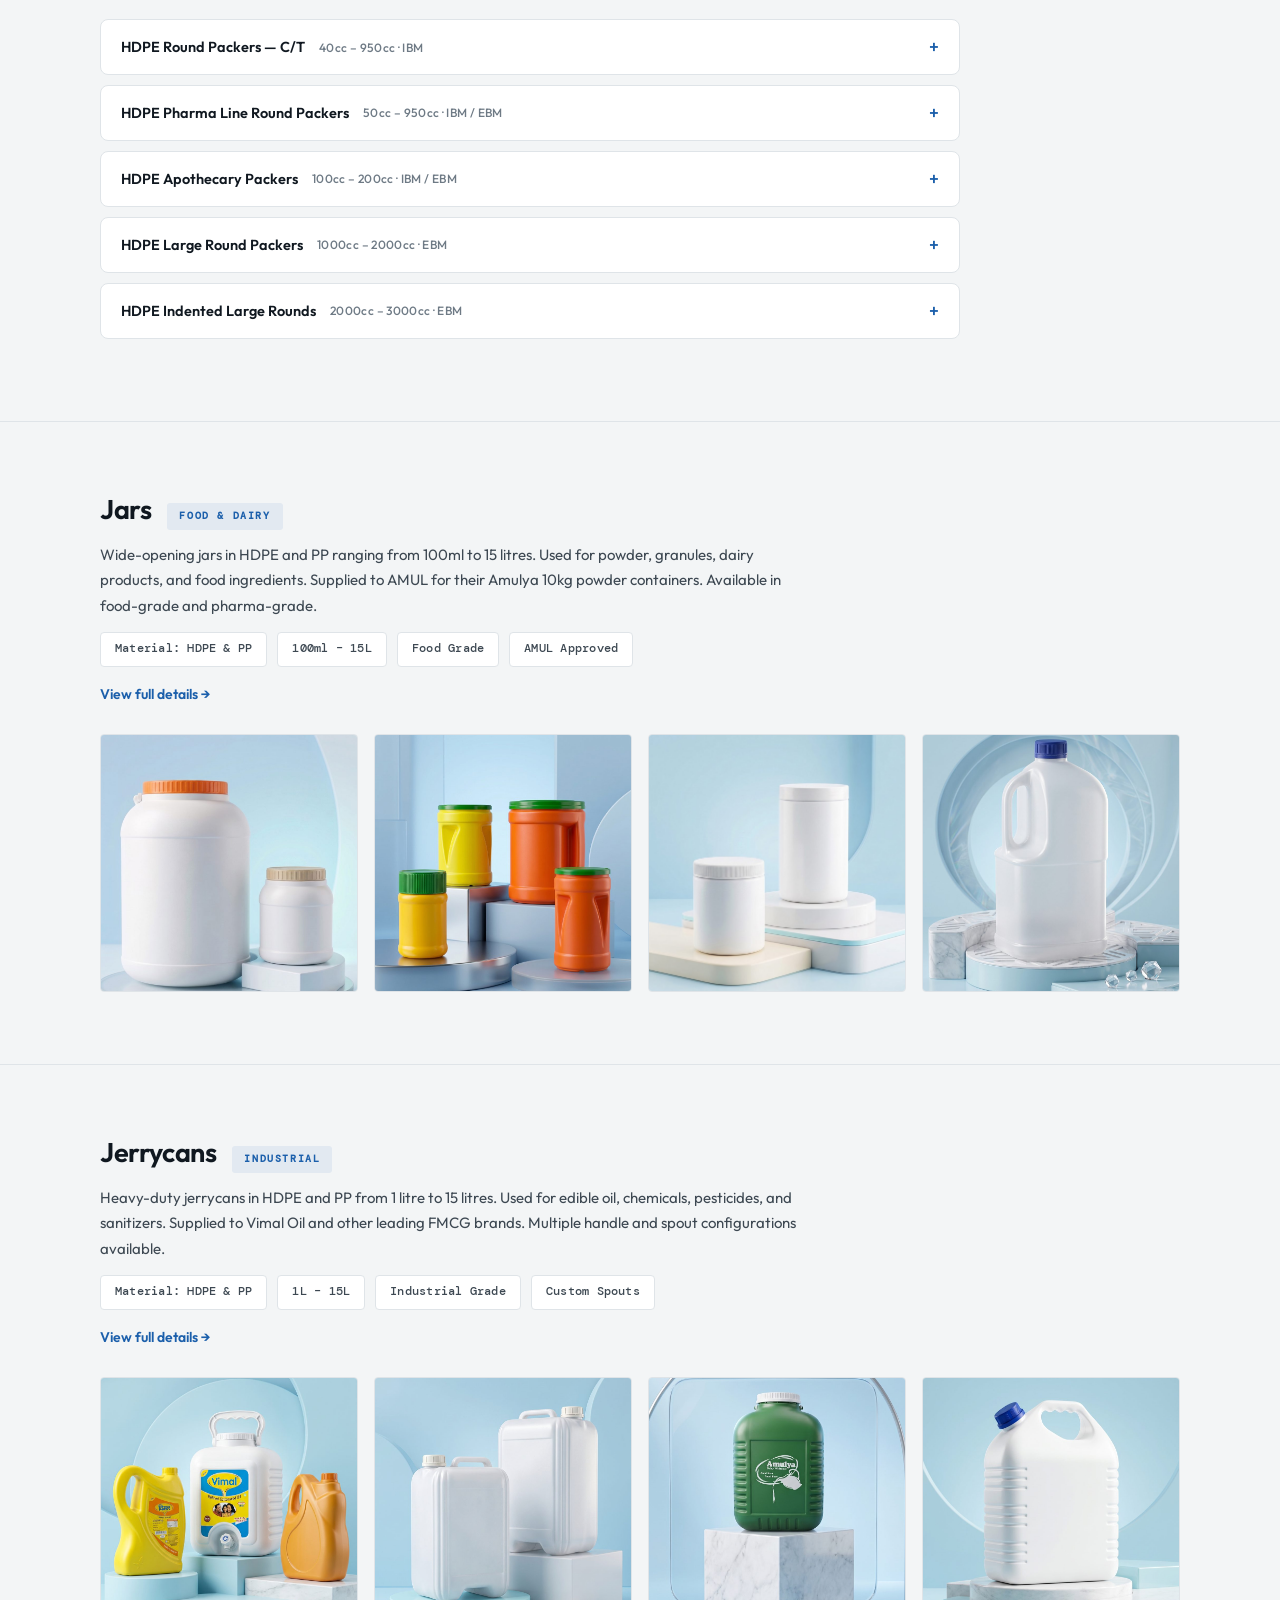
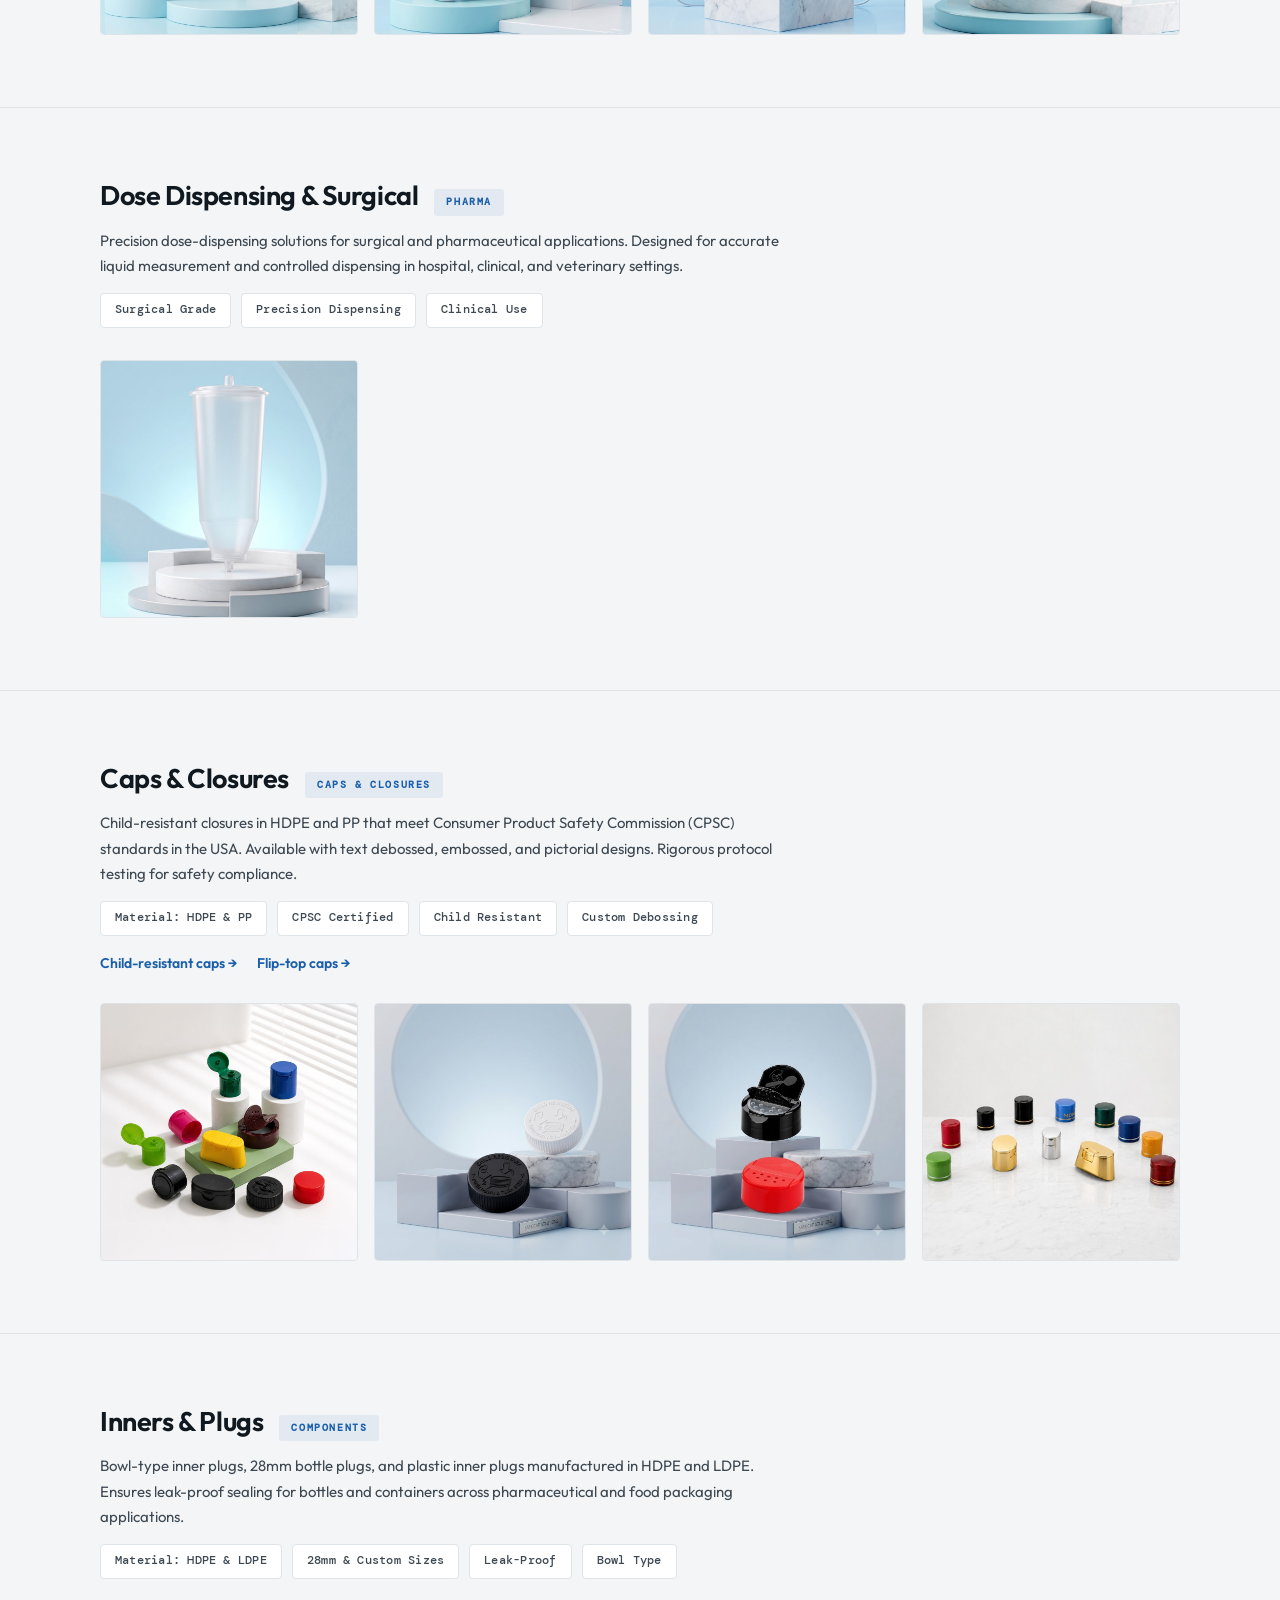
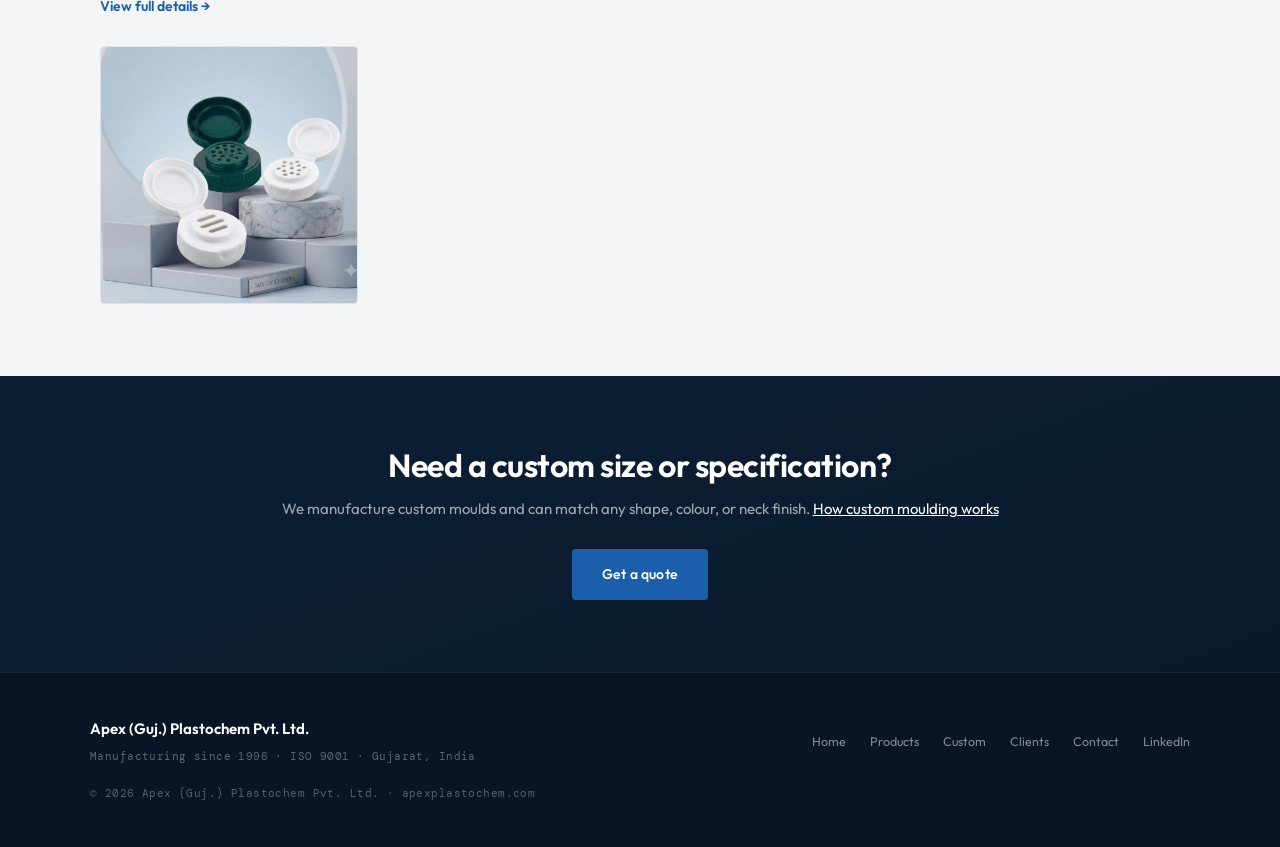
==== commit 9b17f270: "Align the catalogue page header with the content below and tighten spacing Co-Authored-By: Claude Op" ====
--- a/products/index.html
+++ b/products/index.html
@@ -65,13 +65,16 @@
     <style>
       /* ── Products Page ─────────────────────────────────── */
       .page-hero {
-        padding: 140px 40px 64px;
-        text-align: center;
+        padding: 120px 40px 44px;
         background: var(--paper);
         border-bottom: 1px solid var(--border);
       }
-      .page-hero .section-label {
-        justify-content: center;
+      .page-hero .inner {
+        max-width: 1080px;
+        margin: 0 auto;
+      }
+      .page-hero + .product-section {
+        padding-top: 52px;
       }
       .page-hero h1 {
         font-family: var(--sans);
@@ -85,8 +88,8 @@
       .page-hero p {
         font-size: 16px;
         color: var(--ink2);
-        max-width: 600px;
-        margin: 0 auto;
+        max-width: 640px;
+        margin: 0;
         line-height: 1.6;
       }
 
@@ -393,8 +396,15 @@
 
     <!-- ── HERO ──────────────────────────────────────────── -->
     <div class="page-hero">
-      <div class="section-label">Full Catalogue</div>
-      <h1>Our Complete<br />Product Range</h1>
+      <div class="inner">
+        <div class="section-label">Full Catalogue</div>
+        <h1>Our complete product range</h1>
+        <p>
+          HDPE and PP bottles, jars, jerrycans, caps and closures, with stock
+          sizes and specifications. Every product is available in custom
+          sizes, colours and neck finishes.
+        </p>
+      </div>
     </div>
 
     <!-- ── IBM TABLET CONTAINERS ─────────────────────────── -->
